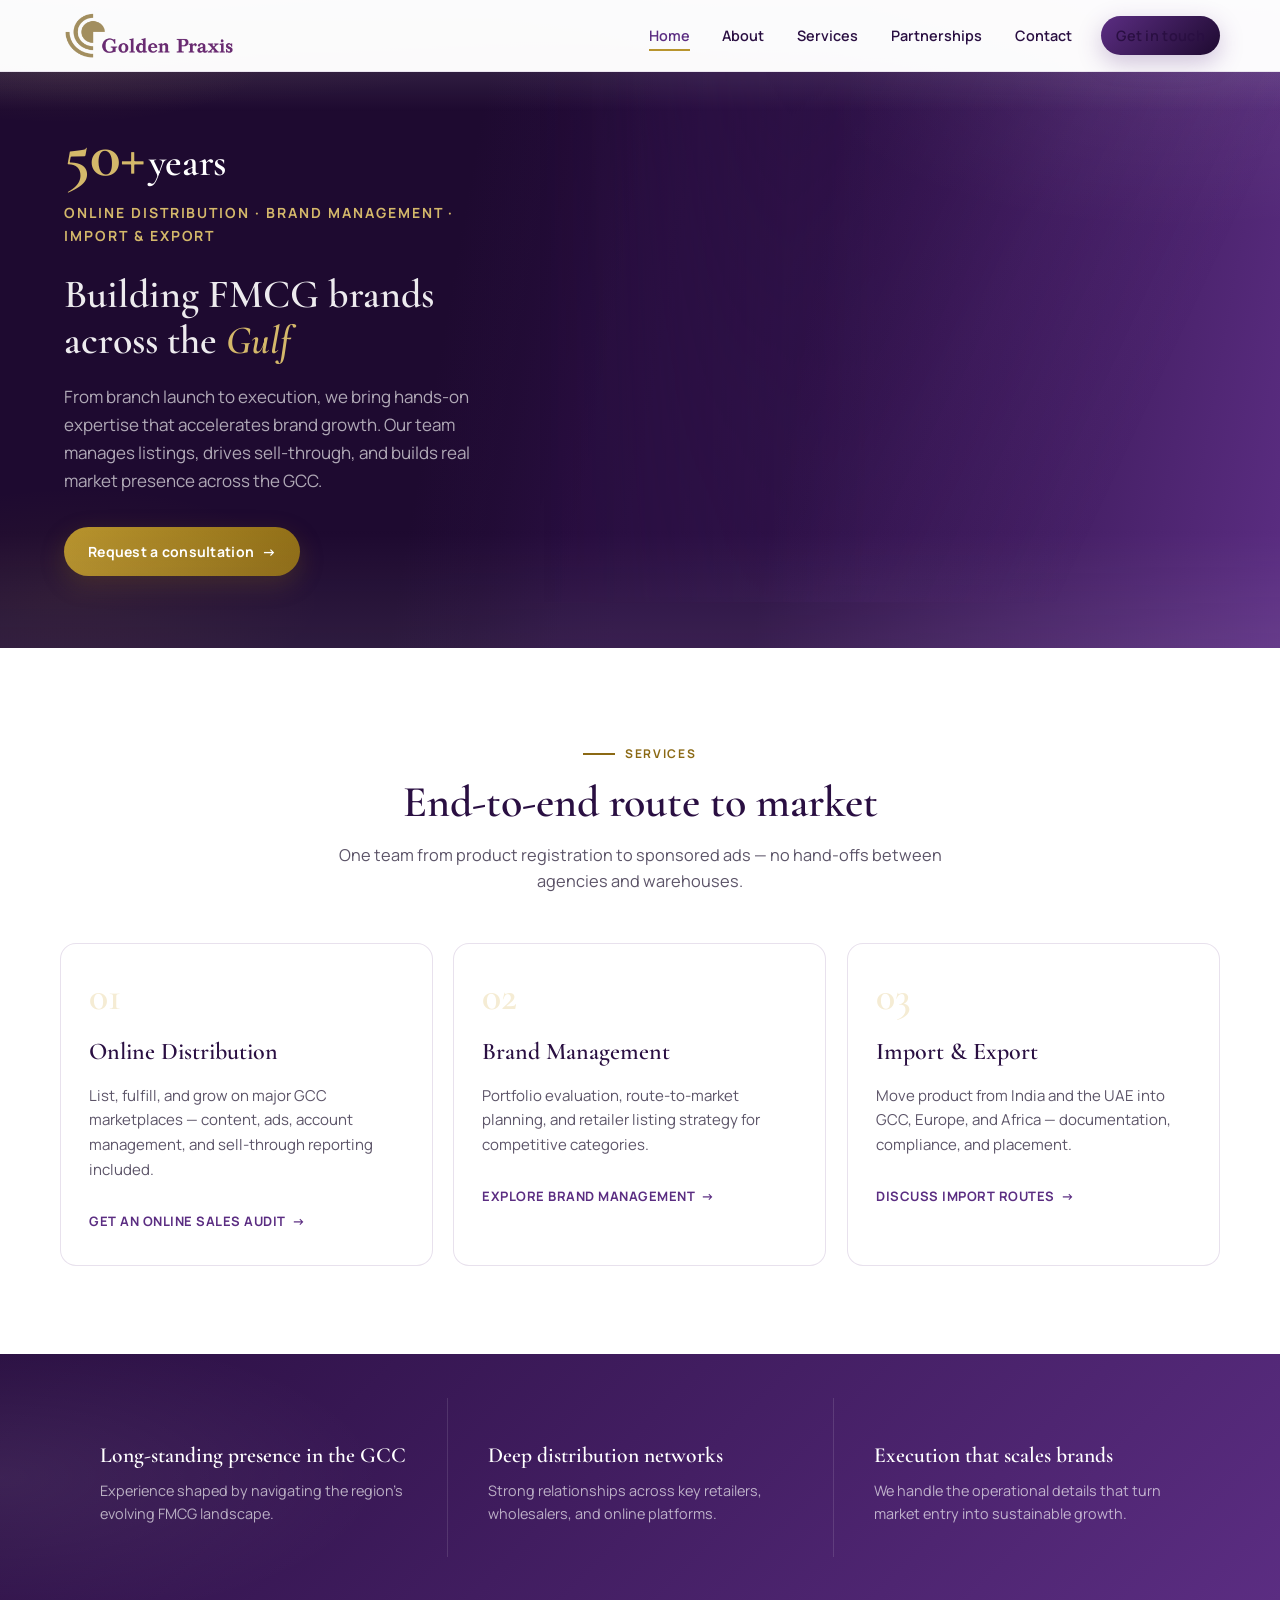
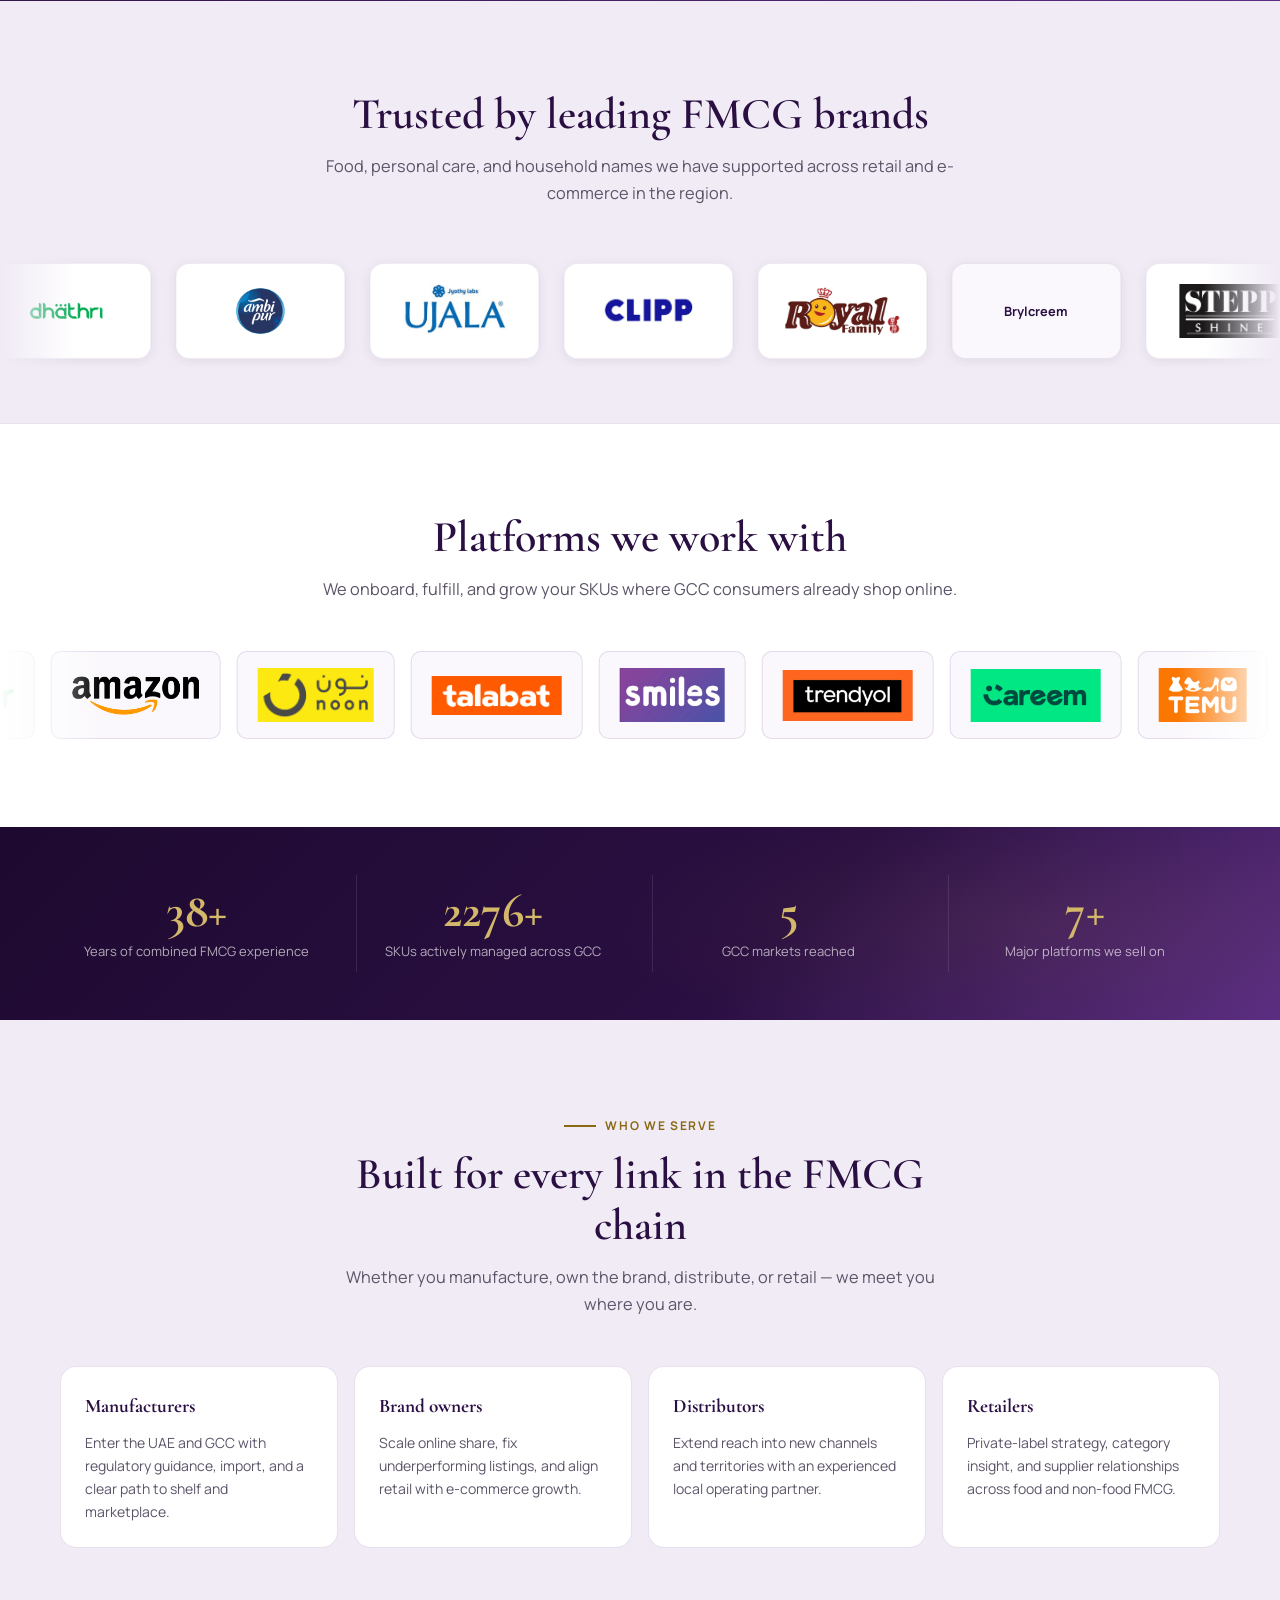
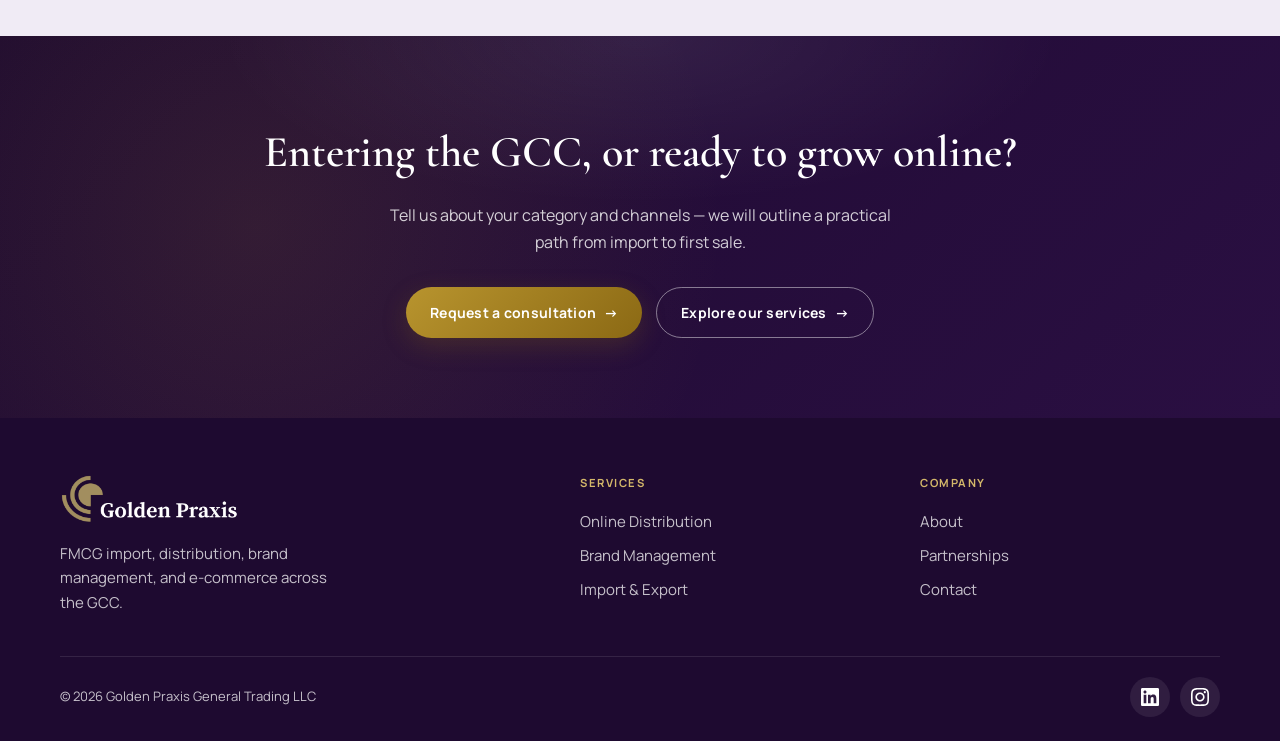
==== index.html @ ef200c8b "Initial commit" ====
<!DOCTYPE html>
<html lang="en">
<head>
  <meta charset="UTF-8">
  <meta name="viewport" content="width=device-width, initial-scale=1.0">
  <title>Golden Praxis | FMCG Distribution &amp; E-Commerce GCC</title>
  <meta name="description" content="Golden Praxis — 50+ years in GCC FMCG. Import, distribution, brand management, and e-commerce across Amazon.ae, Noon, and regional marketplaces from Dubai and India.">
  <link rel="stylesheet" href="css/styles.css">
</head>
<body>

  <!-- ── Page loader ── -->
  <div id="page-loader" aria-hidden="true">
    <div class="loader-inner">
      <img src="images/solo-logo.png" alt="">
      <div class="loader-ring"></div>
      <div class="loader-ring-outer"></div>
    </div>
  </div>
  <a class="skip-link" href="#main">Skip to content</a>

  <header class="site-header">
    <div class="container header-inner">
      <a class="logo" href="index.html">
        <img src="images/logo-original.png" onerror="this.src='images/logo.svg'" alt="Golden Praxis" height="44" style="width:auto">
      </a>
      <button class="nav-toggle" aria-label="Open menu" aria-expanded="false">
        <span></span><span></span><span></span>
      </button>
      <nav class="main-nav" aria-label="Main navigation">
        <ul>
          <li><a href="index.html" class="active">Home</a></li>
          <li><a href="about.html">About</a></li>
          <li class="nav-item has-dropdown">
            <a href="services.html">Services</a>
            <div class="dropdown">
              <a href="services.html#online-distribution">Online Distribution</a>
              <a href="services.html#brand-management">Brand Management</a>
              <a href="services.html#import-export">Import &amp; Export</a>
            </div>
          </li>
          <li><a href="partnerships.html">Partnerships</a></li>
          <li><a href="contact.html">Contact</a></li>
          <li class="header-cta"><a class="btn btn-primary btn-sm btn-arrow" href="contact.html">Get in touch</a></li>
        </ul>
      </nav>
    </div>
  </header>

  <main id="main">

    <!-- ── Hero ── -->
    <section class="hero">
      <div class="hero-bg" aria-hidden="true"></div>
      <div class="hero-media" aria-hidden="true">
        <video autoplay muted loop playsinline>
          <source src="images/trial-1.mp4" type="video/mp4">
        </video>
        <div class="hero-media-fade"></div>
      </div>
      <div class="hero-body">
        <div class="hero-content">
          <p class="hero-experience">
            <span class="hero-experience-num">50+</span>
            <span class="hero-experience-text"> years</span>
          </p>
          <p class="hero-experience-sub">Online Distribution · Brand Management · Import & Export</p>
          <h1>Building FMCG brands across the <em>Gulf</em></h1>
          <p class="hero-lead">From branch launch to execution, we bring hands‑on expertise that accelerates brand growth. Our team manages listings, drives sell‑through, and builds real market presence across the GCC.</p>
          <div class="hero-actions">
            <a class="btn btn-gold btn-arrow" href="contact.html">Request a consultation</a>
          </div>
        </div>
      </div>
    </section>

    <!-- ── Services ── -->
    <section class="section-surface">
      <div class="container">
        <div class="section-head centered reveal">
          <span class="eyebrow">Services</span>
          <h2>End-to-end route to market</h2>
          <p>One team from product registration to sponsored ads — no hand-offs between agencies and warehouses.</p>
        </div>
        <div class="services-grid">
          <article class="service-card reveal-up reveal-delay-1">
            <div class="service-num">01</div>
            <h3>Online Distribution</h3>
            <p>List, fulfill, and grow on major GCC marketplaces — content, ads, account management, and sell-through reporting included.</p>
            <a class="service-link" href="services.html#online-distribution">Get an online sales audit <span>→</span></a>
          </article>
          <article class="service-card reveal-up reveal-delay-2">
            <div class="service-num">02</div>
            <h3>Brand Management</h3>
            <p>Portfolio evaluation, route-to-market planning, and retailer listing strategy for competitive categories.</p>
            <a class="service-link" href="services.html#brand-management">Explore brand management <span>→</span></a>
          </article>
          <article class="service-card reveal-up reveal-delay-3">
            <div class="service-num">03</div>
            <h3>Import &amp; Export</h3>
            <p>Move product from India and the UAE into GCC, Europe, and Africa — documentation, compliance, and placement.</p>
            <a class="service-link" href="services.html#import-export">Discuss import routes <span>→</span></a>
          </article>
        </div>
      </div>
    </section>

    <!-- ── Experience strip ── -->
    <section class="experience-strip" aria-label="Why Golden Praxis">
      <div class="container experience-pillars">
        <div class="experience-pillar reveal-up reveal-delay-1">
          <i class="fa-regular fa-compass" aria-hidden="true"></i>
          <h3>Long-standing presence in the GCC</h3>
          <p>Experience shaped by navigating the region's evolving FMCG landscape.</p>
        </div>
        <div class="experience-pillar reveal-up reveal-delay-2">
          <i class="fa-regular fa-handshake" aria-hidden="true"></i>
          <h3>Deep distribution networks</h3>
          <p>Strong relationships across key retailers, wholesalers, and online platforms.</p>
        </div>
        <div class="experience-pillar reveal-up reveal-delay-3">
          <i class="fa-regular fa-chart-line" aria-hidden="true"></i>
          <h3>Execution that scales brands</h3>
          <p>We handle the operational details that turn market entry into sustainable growth.</p>
        </div>
      </div>
    </section>

    <!-- ── Brand logo marquee (light purple) ── -->
    <section class="brand-logo-strip section-muted" aria-label="Brands we work with">
      <div class="container">
        <div class="section-head centered reveal">
          <h2>Trusted by leading FMCG brands</h2>
          <p>Food, personal care, and household names we have supported across retail and e-commerce in the region.</p>
        </div>
      </div>
      <div class="marquee brand-logo-marquee" role="marquee" aria-label="Scrolling brand logos">
        <div class="marquee-track brand-logo-track" id="brand-logos" data-marquee="true"></div>
      </div>
    </section>

    <!-- ── Platform logos marquee ── -->
    <section class="section-surface" aria-label="Platforms we work with">
      <div class="container">
        <div class="section-head centered reveal">
          <h2>Platforms we work with</h2>
          <p>We onboard, fulfill, and grow your SKUs where GCC consumers already shop online.</p>
        </div>
      </div>
      <div class="marquee platform-logo-marquee" role="marquee" aria-label="Scrolling platform logos">
        <div class="marquee-track platform-logo-track" id="platform-logos" data-marquee="true" data-direction="reverse"></div>
      </div>
    </section>

    <!-- ── Stats band ── -->
    <section class="stats-band" aria-label="Key figures">
      <div class="container stats-grid">
        <div class="stat-item reveal-scale reveal-delay-1">
          <span class="stat-number" data-count="50" data-suffix="+">50+</span>
          <span class="stat-label">Years of combined FMCG experience</span>
        </div>
        <div class="stat-item reveal-scale reveal-delay-2">
          <span class="stat-number" data-count="3000" data-suffix="+">3k+</span>
          <span class="stat-label">SKUs actively managed across GCC</span>
        </div>
        <div class="stat-item reveal-scale reveal-delay-2">
          <span class="stat-number" data-count="6" data-suffix="">6+</span>
          <span class="stat-label">GCC markets reached</span>
        </div>
        <div class="stat-item reveal-scale reveal-delay-3">
          <span class="stat-number" data-count="9" data-suffix="+">9</span>
          <span class="stat-label">Major platforms we sell on</span>
        </div>
      </div>
    </section>

    <!-- ── Industries / Who we serve ── -->
    <section class="section-muted">
      <div class="container">
        <div class="section-head centered reveal">
          <span class="eyebrow">Who we serve</span>
          <h2>Built for every link in the FMCG chain</h2>
          <p>Whether you manufacture, own the brand, distribute, or retail — we meet you where you are.</p>
        </div>
        <div class="audience-grid">
          <article class="audience-card reveal-up reveal-delay-1">
            <h3>Manufacturers</h3>
            <p>Enter the UAE and GCC with regulatory guidance, import, and a clear path to shelf and marketplace.</p>
          </article>
          <article class="audience-card reveal-up reveal-delay-2">
            <h3>Brand owners</h3>
            <p>Scale online share, fix underperforming listings, and align retail with e-commerce growth.</p>
          </article>
          <article class="audience-card reveal-up reveal-delay-2">
            <h3>Distributors</h3>
            <p>Extend reach into new channels and territories with an experienced local operating partner.</p>
          </article>
          <article class="audience-card reveal-up reveal-delay-3">
            <h3>Retailers</h3>
            <p>Private-label strategy, category insight, and supplier relationships across food and non-food FMCG.</p>
          </article>
        </div>
      </div>
    </section>

    <!-- ── CTA ── -->
    <section class="cta-band">
      <div class="container">
        <h2 class="reveal-scale">Entering the GCC, or ready to grow online?</h2>
        <p class="reveal reveal-delay-1">Tell us about your category and channels — we will outline a practical path from import to first sale.</p>
        <div class="cta-actions reveal reveal-delay-2">
          <a class="btn btn-gold btn-arrow" href="contact.html">Request a consultation</a>
          <a class="btn btn-outline-light btn-arrow" href="services.html">Explore our services</a>
        </div>
      </div>
    </section>

  </main>

  <footer class="site-footer">
    <div class="container">
      <div class="footer-grid">
        <div class="footer-brand">
          <a class="logo" href="index.html"><img src="images/logo-original-2.png" alt="Golden Praxis" style="height:52px;width:auto"></a>
          <p>FMCG import, distribution, brand management, and e-commerce across the GCC.</p>
        </div>
        <div>
          <h4>Services</h4>
          <ul>
            <li><a href="services.html#online-distribution">Online Distribution</a></li>
            <li><a href="services.html#brand-management">Brand Management</a></li>
            <li><a href="services.html#import-export">Import &amp; Export</a></li>
          </ul>
        </div>
        <div>
          <h4>Company</h4>
          <ul>
            <li><a href="about.html">About</a></li>
            <li><a href="partnerships.html">Partnerships</a></li>
            <li><a href="contact.html">Contact</a></li>
          </ul>
        </div>
      </div>
      <div class="footer-bottom">
        <span>© 2026 Golden Praxis General Trading LLC</span>
        <div class="social-icons">
          <a href="https://www.linkedin.com/company/golden-praxis/" target="_blank" rel="noopener noreferrer" aria-label="LinkedIn">
            <svg viewBox="0 0 24 24" aria-hidden="true"><path d="M20.447 20.452h-3.554v-5.569c0-1.328-.027-3.037-1.852-3.037-1.853 0-2.136 1.445-2.136 2.939v5.667H9.351V9h3.414v1.561h.046c.477-.9 1.637-1.85 3.37-1.85 3.601 0 4.267 2.37 4.267 5.455v6.286zM5.337 7.433c-1.144 0-2.063-.926-2.063-2.065 0-1.138.92-2.063 2.063-2.063 1.14 0 2.064.925 2.064 2.063 0 1.139-.925 2.065-2.064 2.065zm1.782 13.019H3.555V9h3.564v11.452zM22.225 0H1.771C.792 0 0 .774 0 1.729v20.542C0 23.227.792 24 1.771 24h20.451C23.2 24 24 23.227 24 22.271V1.729C24 .774 23.2 0 22.222 0h.003z"/></svg>
          </a>
          <a href="https://www.instagram.com/goldenpraxisuae/" target="_blank" rel="noopener noreferrer" aria-label="Instagram">
            <svg viewBox="0 0 24 24" aria-hidden="true"><path d="M12 2.163c3.204 0 3.584.012 4.85.07 3.252.148 4.771 1.691 4.919 4.919.058 1.265.069 1.645.069 4.849 0 3.205-.012 3.584-.069 4.849-.149 3.225-1.664 4.771-4.919 4.919-1.266.058-1.644.07-4.85.07-3.204 0-3.584-.012-4.849-.07-3.26-.149-4.771-1.699-4.919-4.92-.058-1.265-.07-1.644-.07-4.849 0-3.204.013-3.583.07-4.849.149-3.227 1.664-4.771 4.919-4.919 1.266-.057 1.645-.069 4.849-.069zm0-2.163c-3.259 0-3.667.014-4.947.072-4.358.2-6.78 2.618-6.98 6.98-.059 1.281-.073 1.689-.073 4.948 0 3.259.014 3.668.072 4.948.2 4.358 2.618 6.78 6.98 6.98 1.281.058 1.689.072 4.948.072 3.259 0 3.668-.014 4.948-.072 4.354-.2 6.782-2.618 6.979-6.98.059-1.28.073-1.689.073-4.948 0-3.259-.014-3.667-.072-4.947-.196-4.354-2.617-6.78-6.979-6.98-1.281-.059-1.69-.073-4.949-.073zm0 5.838c-3.403 0-6.162 2.759-6.162 6.162s2.759 6.163 6.162 6.163 6.162-2.759 6.162-6.163c0-3.403-2.759-6.162-6.162-6.162zm0 10.162c-2.209 0-4-1.79-4-4 0-2.209 1.791-4 4-4s4 1.791 4 4c0 2.21-1.791 4-4 4zm6.406-11.845c-.796 0-1.441.645-1.441 1.44s.645 1.44 1.441 1.44c.795 0 1.439-.645 1.439-1.44s-.644-1.44-1.439-1.44z"/></svg>
          </a>
        </div>
      </div>
    </div>
  </footer>

  <a class="fab-top" href="#" aria-label="Back to top">↑</a>
  <script src="js/main.js"></script>
  <script src="js/partners.js"></script>
  <script src="js/scroll-fx.js"></script>
  <script>
    window.addEventListener("load", function () {
      document.getElementById("page-loader").classList.add("loaded");
    });
  </script>
</body>
</html>
---- css/styles.css ----
@import url("https://fonts.googleapis.com/css2?family=Cormorant+Garamond:ital,wght@0,500;0,600;0,700;1,500&family=Manrope:wght@400;500;600;700&display=swap");

/* ── Page loader ── */
#page-loader {
  position: fixed;
  inset: 0;
  z-index: 9999;
  background: var(--purple-deep, #1e0a30);
  display: flex;
  align-items: center;
  justify-content: center;
  transition: opacity 0.45s ease, visibility 0.45s ease;
}

#page-loader.loaded {
  opacity: 0;
  visibility: hidden;
  pointer-events: none;
}

.loader-inner {
  position: relative;
  width: 96px;
  height: 96px;
  display: flex;
  align-items: center;
  justify-content: center;
}

.loader-inner img {
  width: 52px;
  height: 52px;
  object-fit: contain;
}

.loader-ring {
  position: absolute;
  inset: 0;
  border-radius: 50%;
  border: 2.5px solid transparent;
  border-top-color: #d4b86a;
  border-right-color: rgba(212, 184, 106, 0.35);
  animation: loader-spin 0.9s linear infinite;
}

.loader-ring-outer {
  position: absolute;
  inset: -10px;
  border-radius: 50%;
  border: 1.5px solid transparent;
  border-top-color: rgba(212, 184, 106, 0.25);
  animation: loader-spin 1.6s linear infinite reverse;
}

@keyframes loader-spin {
  to { transform: rotate(360deg); }
}

@media (prefers-reduced-motion: reduce) {
  .loader-ring,
  .loader-ring-outer { animation: none; }
}

:root {
  --purple-deep: #1e0a30;
  --purple-dark: #2a0f42;
  --purple: #5b2d82;
  --purple-mid: #72499a;
  --purple-soft: #9b7bb8;
  --purple-muted: #ebe4f2;
  --gold-dark: #8b6914;
  --gold: #b8942e;
  --gold-light: #d4b86a;
  --gold-pale: #f5ecd4;
  --surface: #ffffff;
  --surface-muted: #f0ebf5;
  --surface-soft: #faf8fc;
  --ink: #1c1524;
  --ink-muted: #5c5468;
  --white: #ffffff;
  --on-dark: rgba(255, 255, 255, 0.92);
  --on-dark-muted: rgba(255, 255, 255, 0.65);
  --border: rgba(91, 45, 130, 0.14);
  --border-dark: rgba(255, 255, 255, 0.1);
  --shadow: 0 24px 60px rgba(0, 0, 0, 0.28);
  --shadow-soft: 0 8px 30px rgba(0, 0, 0, 0.12);
  --radius: 16px;
  --radius-sm: 10px;
  --max: 1160px;
  --font-body: "Manrope", system-ui, sans-serif;
  --font-display: "Cormorant Garamond", Georgia, serif;
  --ease: cubic-bezier(0.22, 1, 0.36, 1);
  --header-h: 72px;
}

*,
*::before,
*::after {
  box-sizing: border-box;
}

html {
  scroll-behavior: smooth;
  overflow-x: hidden;
}

body {
  margin: 0;
  font-family: var(--font-body);
  color: var(--on-dark);
  line-height: 1.65;
  background: var(--purple-deep);
  -webkit-font-smoothing: antialiased;
  overflow-x: hidden;
}

img {
  max-width: 100%;
  display: block;
}

a {
  color: inherit;
  text-decoration: none;
}

.container {
  width: min(100% - 2.5rem, var(--max));
  margin-inline: auto;
}

.skip-link {
  position: absolute;
  left: -9999px;
  top: 0;
  background: var(--purple);
  color: var(--white);
  padding: 0.75rem 1rem;
  z-index: 9999;
}

.skip-link:focus {
  left: 1rem;
  top: 1rem;
}

/* ── Header — solid white at top, frosted glass once scrolled ── */
.site-header {
  position: fixed;
  top: 0;
  left: 0;
  right: 0;
  z-index: 200;
  height: var(--header-h);
  background: rgba(255, 255, 255, 0.98);
  border-bottom: 1px solid rgba(91, 45, 130, 0.1);
  transition: background 0.4s var(--ease), box-shadow 0.4s var(--ease),
              backdrop-filter 0.4s var(--ease), border-color 0.4s;
}

.site-header.scrolled {
  background: rgba(255, 255, 255, 0.62);
  backdrop-filter: blur(22px);
  -webkit-backdrop-filter: blur(22px);
  box-shadow: 0 4px 28px rgba(30, 10, 48, 0.07);
  border-bottom-color: rgba(91, 45, 130, 0.13);
}

.header-inner {
  height: 100%;
  display: flex;
  align-items: center;
  justify-content: space-between;
  gap: 1rem;
}

.logo img {
  height: 100px;
  width: auto;
  display: block;
  object-fit: contain;
}

.nav-toggle {
  display: none;
  background: none;
  border: none;
  cursor: pointer;
  padding: 0.5rem;
  color: var(--purple-dark);
}

.nav-toggle span {
  display: block;
  width: 22px;
  height: 2px;
  background: currentColor;
  margin: 5px 0;
  transition: transform 0.3s var(--ease), opacity 0.3s;
}

.main-nav ul {
  list-style: none;
  margin: 0;
  padding: 0;
  display: flex;
  align-items: center;
  gap: 0.15rem;
}

.main-nav a {
  display: block;
  padding: 0.5rem 0.95rem;
  font-size: 0.9rem;
  font-weight: 600;
  color: var(--purple-dark);
  position: relative;
  transition: color 0.25s;
}

.main-nav a::after {
  content: "";
  position: absolute;
  left: 0.95rem;
  right: 0.95rem;
  bottom: 0.25rem;
  height: 2px;
  background: var(--gold);
  transform: scaleX(0);
  transform-origin: left;
  transition: transform 0.35s var(--ease);
}

.main-nav a:hover,
.main-nav a.active {
  color: var(--purple);
}

.main-nav a:hover::after,
.main-nav a.active::after {
  transform: scaleX(1);
}

.nav-item {
  position: relative;
}

.nav-item.has-dropdown > a::after {
  display: none;
}

.dropdown {
  position: absolute;
  top: calc(100% + 8px);
  left: 0;
  min-width: 220px;
  background: var(--purple-dark);
  border: 1px solid var(--border-dark);
  border-radius: var(--radius-sm);
  box-shadow: var(--shadow);
  padding: 0.5rem;
  opacity: 0;
  visibility: hidden;
  transform: translateY(8px);
  transition: opacity 0.3s var(--ease), transform 0.3s var(--ease), visibility 0.3s;
}

.nav-item:hover .dropdown,
.nav-item:focus-within .dropdown {
  opacity: 1;
  visibility: visible;
  transform: translateY(0);
}

.dropdown a {
  border-radius: 8px;
  padding: 0.65rem 0.85rem;
  color: var(--on-dark-muted);
}

.dropdown a:hover {
  color: var(--white);
  background: rgba(255, 255, 255, 0.06);
}

.dropdown a::after {
  display: none;
}

.header-cta {
  margin-left: 0.75rem;
}

/* ── Buttons ── */
.btn {
  display: inline-flex;
  align-items: center;
  justify-content: center;
  gap: 0.5rem;
  padding: 0.8rem 1.5rem;
  border-radius: 999px;
  font-family: var(--font-body);
  font-weight: 700;
  font-size: 0.875rem;
  letter-spacing: 0.02em;
  border: none;
  cursor: pointer;
  transition: transform 0.3s var(--ease), box-shadow 0.3s, background 0.3s;
}

.btn:hover {
  transform: translateY(-2px);
}

.btn-primary {
  background: linear-gradient(135deg, var(--purple) 0%, var(--purple-deep) 100%);
  color: var(--white);
  box-shadow: 0 8px 24px rgba(91, 45, 130, 0.28);
}

.btn-primary:hover {
  box-shadow: 0 12px 32px rgba(91, 45, 130, 0.35);
  color: var(--white);
}

.btn-outline {
  background: transparent;
  color: var(--white);
  border: 1.5px solid rgba(255, 255, 255, 0.35);
}

.btn-outline:hover {
  border-color: var(--gold-light);
  color: var(--gold-light);
  background: rgba(255, 255, 255, 0.06);
}

.btn-gold {
  background: linear-gradient(135deg, var(--gold) 0%, var(--gold-dark) 100%);
  color: var(--white);
  box-shadow: 0 8px 24px rgba(139, 105, 20, 0.25);
}

.btn-gold:hover {
  color: var(--white);
}

.btn-outline-light {
  background: transparent;
  color: var(--white);
  border: 1.5px solid rgba(255, 255, 255, 0.45);
}

.btn-outline-light:hover {
  background: rgba(255, 255, 255, 0.1);
  border-color: var(--gold-light);
  color: var(--gold-light);
}

.btn-sm {
  padding: 0.55rem 1.15rem;
  font-size: 0.8125rem;
}

.btn-arrow::after {
  content: "→";
  transition: transform 0.3s var(--ease);
}

.btn:hover.btn-arrow::after {
  transform: translateX(4px);
}

/* ── Hero ── */
.hero {
  position: relative;
  overflow: hidden;
  display: flex;
  align-items: center;
  min-height: auto;
  padding: calc(var(--header-h) + 3rem) 0 4.5rem;
}

.hero-bg {
  position: absolute;
  inset: 0;
  background:
    radial-gradient(ellipse 55% 45% at 92% 12%, rgba(255, 255, 255, 0.06), transparent 52%),
    radial-gradient(ellipse 40% 35% at 6% 92%, rgba(184, 148, 46, 0.07), transparent 48%),
    linear-gradient(
      100deg,
      var(--purple-deep) 0%,
      var(--purple-deep) 36%,
      var(--purple-dark) 48%,
      var(--purple-dark) 62%,
      var(--purple) 100%
    );
  z-index: 0;
}

.hero-bg::after {
  content: "";
  position: absolute;
  inset: 0;
  background: linear-gradient(
    100deg,
    transparent 0%,
    transparent 32%,
    rgba(30, 10, 48, 0.35) 42%,
    rgba(42, 15, 66, 0.12) 52%,
    transparent 62%
  );
  pointer-events: none;
}

/* ── Soft white blend at hero top (matches white header) ── */
.hero::before {
  content: "";
  position: absolute;
  top: 0;
  left: 0;
  right: 0;
  height: calc(var(--header-h) + 40px);
  background: linear-gradient(
    to bottom,
    rgba(255, 255, 255, 0.22) 0%,
    transparent 100%
  );
  z-index: 4;
  pointer-events: none;
}

.hero-media {
  position: absolute;
  top: 50%;
  right: 0;
  transform: translateY(-50%);
  width: min(58vw, 820px);
  /* 4:3 ratio — change to 16/9 if you switch to widescreen footage */
  aspect-ratio: 4 / 3;
  z-index: 1;
  overflow: hidden;
  border-radius: 0;
  -webkit-mask-image: linear-gradient(
    to right,
    transparent 0%,
    rgba(0, 0, 0, 0.08) 10%,
    rgba(0, 0, 0, 0.45) 22%,
    rgba(0, 0, 0, 0.82) 34%,
    black 46%
  );
  mask-image: linear-gradient(
    to right,
    transparent 0%,
    rgba(0, 0, 0, 0.08) 10%,
    rgba(0, 0, 0, 0.45) 22%,
    rgba(0, 0, 0, 0.82) 34%,
    black 46%
  );
}

.hero-media img,
.hero-media video {
  width: 100%;
  height: 100%;
  object-fit: cover;
  object-position: center center;
  display: block;
}

.hero-media-fade {
  position: absolute;
  inset: 0;
  background:
    linear-gradient(
      115deg,
      var(--purple-deep) 0%,
      rgba(42, 15, 66, 0.55) 18%,
      rgba(58, 24, 88, 0.28) 38%,
      rgba(91, 45, 130, 0.1) 58%,
      transparent 78%
    );
  pointer-events: none;
}

.hero-body {
  position: relative;
  z-index: 2;
  min-height: auto;
  display: flex;
  align-items: center;
  max-width: min(50%, 580px);
  padding: 0 clamp(1.25rem, 5vw, 4.5rem);
}

.hero-content .hero-experience { animation-delay: 0.08s; }
.hero-content .hero-experience-sub { animation-delay: 0.18s; }
.hero-content h1 { animation-delay: 0.28s; }
.hero-content .hero-lead { animation-delay: 0.38s; }
.hero-content .hero-actions { animation-delay: 0.48s; }

.hero-experience {
  font-family: var(--font-display);
  font-weight: 600;
  line-height: 1.1;
  color: var(--white);
  margin: 0 0 0.65rem;
  letter-spacing: -0.02em;
}

.hero-experience-num {
  font-size: clamp(2.5rem, 5.5vw, 4rem);
  color: var(--gold-light);
  font-weight: 700;
}

.hero-experience-text {
  font-size: clamp(1.65rem, 3.5vw, 2.5rem);
  font-weight: 600;
  color: var(--white);
}

.hero-experience-sub {
  font-size: clamp(0.75rem, 1.5vw, 0.875rem);
  font-weight: 700;
  letter-spacing: 0.14em;
  text-transform: uppercase;
  color: var(--gold-light);
  margin: 0 0 1.5rem;
  opacity: 0.9;
}

.hero-content > * {
  opacity: 0;
  transform: translateY(24px);
  animation: rise 0.9s var(--ease) forwards;
}

@keyframes rise {
  to {
    opacity: 1;
    transform: translateY(0);
  }
}

.eyebrow {
  display: inline-flex;
  align-items: center;
  gap: 0.6rem;
  font-size: 0.75rem;
  font-weight: 700;
  letter-spacing: 0.14em;
  text-transform: uppercase;
  color: var(--gold-light);
  margin-bottom: 1.25rem;
}

.eyebrow::before {
  content: "";
  width: 32px;
  height: 2px;
  background: var(--gold);
}

.hero h1 {
  font-family: var(--font-display);
  font-size: clamp(1.75rem, 3.5vw, 2.5rem);
  font-weight: 600;
  line-height: 1.15;
  margin: 0 0 1.25rem;
  color: rgba(255, 255, 255, 0.92);
}

.hero h1 em {
  font-style: italic;
  color: var(--gold-light);
}

.hero-lead {
  font-size: 1.0625rem;
  color: var(--on-dark-muted);
  max-width: 32rem;
  margin-bottom: 2rem;
}

.hero-actions {
  display: flex;
  flex-wrap: wrap;
  gap: 0.85rem;
  margin-bottom: 0;
}

.hero-tags {
  display: flex;
  flex-wrap: wrap;
  gap: 0.5rem;
}

.tag {
  font-size: 0.75rem;
  font-weight: 600;
  padding: 0.4rem 0.85rem;
  border-radius: 999px;
  background: rgba(255, 255, 255, 0.08);
  border: 1px solid var(--border-dark);
  color: var(--on-dark);
}

/* ── Sections ── */
section {
  padding: 5.5rem 0;
}

.section-head {
  max-width: 640px;
  margin-bottom: 3rem;
}

.section-head.centered {
  margin-inline: auto;
  text-align: center;
}

.section-head .eyebrow {
  margin-bottom: 0.85rem;
}

.section-head h2 {
  font-family: var(--font-display);
  font-size: clamp(2rem, 3.5vw, 2.75rem);
  font-weight: 600;
  line-height: 1.15;
  margin: 0 0 0.85rem;
  color: var(--purple-dark);
}

.section-head p {
  margin: 0;
  color: var(--ink-muted);
  font-size: 1.02rem;
}

/* ── Section surfaces ── */
.section-surface {
  background: var(--surface);
  color: var(--ink);
  position: relative;
  z-index: 2;
}

.section-surface .section-head h2,
.section-surface .prose h2,
.section-surface h2,
.section-surface h3 {
  color: var(--purple-dark);
}

.section-surface .eyebrow {
  color: var(--gold-dark);
}

.section-surface .eyebrow::before {
  background: var(--gold-dark);
}

.section-muted {
  background: var(--surface-muted);
  color: var(--ink);
  position: relative;
  z-index: 2;
}

.section-muted .section-head h2,
.section-muted .prose h2 {
  color: var(--purple-dark);
}

.section-muted .eyebrow {
  color: var(--gold-dark);
}

.section-muted .eyebrow::before {
  background: var(--gold-dark);
}

.section-dark {
  background: var(--purple-dark);
  color: var(--on-dark);
  position: relative;
  z-index: 2;
}

.section-dark .section-head h2,
.section-dark h2,
.section-dark h3 {
  color: var(--white);
}

.section-dark .section-head p,
.section-dark p {
  color: var(--on-dark-muted);
}

.section-dark .eyebrow {
  color: var(--gold-light);
}

.page-hero + .section-surface,
.page-hero + .section-muted {
  margin-top: 0;
  padding-top: 5rem;
  border-radius: 0;
  box-shadow: none;
}

.hero + .partners-section {
  margin-top: 0;
  border-radius: 0;
  box-shadow: none;
}

.bg-white {
  background: var(--surface);
  color: var(--ink);
}

.bg-purple {
  background: var(--purple-deep);
  color: var(--white);
}

.bg-purple .section-head h2,
.bg-purple h3 {
  color: var(--white);
}

.bg-purple .section-head p {
  color: rgba(255, 255, 255, 0.75);
}

/* ── Reveal animations ── */
.reveal {
  opacity: 0;
  transform: translateY(28px);
  transition: opacity 0.75s var(--ease), transform 0.75s var(--ease);
}

.reveal.visible {
  opacity: 1;
  transform: translateY(0);
}

.reveal-delay-1 { transition-delay: 0.08s; }
.reveal-delay-2 { transition-delay: 0.16s; }
.reveal-delay-3 { transition-delay: 0.24s; }

/* ── Service cards ── */
.services-grid {
  display: grid;
  grid-template-columns: repeat(3, 1fr);
  gap: 1.25rem;
}

.service-card {
  background: var(--surface);
  border-radius: var(--radius);
  padding: 2rem 1.75rem;
  border: 1px solid var(--border);
  position: relative;
  overflow: hidden;
  transition: transform 0.4s var(--ease), box-shadow 0.4s, border-color 0.4s;
}

.service-card::before {
  content: "";
  position: absolute;
  top: 0;
  left: 0;
  right: 0;
  height: 3px;
  background: linear-gradient(90deg, var(--gold), var(--purple));
  transform: scaleX(0);
  transform-origin: left;
  transition: transform 0.45s var(--ease);
}

.service-card:hover {
  transform: translateY(-6px);
  box-shadow: var(--shadow);
  border-color: rgba(184, 148, 46, 0.35);
}

.service-card:hover::before {
  transform: scaleX(1);
}

.service-num {
  font-family: var(--font-display);
  font-size: 2.5rem;
  font-weight: 600;
  color: var(--gold-pale);
  line-height: 1;
  margin-bottom: 1rem;
  transition: color 0.4s;
}

.service-card:hover .service-num {
  color: var(--gold-light);
}

.service-card h3 {
  font-family: var(--font-display);
  font-size: 1.5rem;
  font-weight: 600;
  margin: 0 0 0.75rem;
  color: var(--purple-dark);
}

.service-card p {
  margin: 0 0 1.5rem;
  color: var(--ink-muted);
  font-size: 0.9375rem;
}

.service-link {
  font-weight: 700;
  font-size: 0.8125rem;
  letter-spacing: 0.04em;
  text-transform: uppercase;
  color: var(--purple);
  display: inline-flex;
  align-items: center;
  gap: 0.35rem;
}

.service-link span {
  transition: transform 0.3s var(--ease);
}

.service-card:hover .service-link span {
  transform: translateX(5px);
}

/* ── Brand marquee ── */
.brands-section {
  padding: 3.5rem 0;
  border-block: 1px solid var(--border);
  background: var(--surface);
  overflow: hidden;
}

.brands-label {
  text-align: center;
  font-size: 0.7rem;
  font-weight: 700;
  letter-spacing: 0.16em;
  text-transform: uppercase;
  color: var(--gold-dark);
  margin-bottom: 1.75rem;
}

.marquee {
  overflow: hidden;
  width: 100%;
  mask-image: linear-gradient(90deg, transparent, black 8%, black 92%, transparent);
  -webkit-mask-image: linear-gradient(90deg, transparent, black 8%, black 92%, transparent);
}

.marquee-track {
  display: flex;
  gap: 1rem;
  width: max-content;
  animation: marquee 40s linear infinite;
}

.marquee-track:hover {
  animation-play-state: paused;
}

@keyframes marquee {
  from { transform: translateX(0); }
  to { transform: translateX(-50%); }
}

.brand-pill {
  flex-shrink: 0;
  padding: 0.75rem 1.5rem;
  border-radius: 999px;
  border: 1px solid var(--border);
  font-weight: 600;
  font-size: 0.875rem;
  color: var(--purple-dark);
  background: var(--surface-soft);
  white-space: nowrap;
  transition: border-color 0.3s, background 0.3s;
}

.brand-pill:hover {
  border-color: var(--gold);
  background: var(--gold-pale);
}

/* ── Brand logo marquee strip ── */
.brand-logo-strip {
  padding-bottom: 3.5rem;
}


.brand-logo-marquee {
  overflow: hidden;
  width: 100%;
  margin-top: 2rem;
  padding-block: 0.5rem;
  /* wider fade edges for image tiles */
  mask-image: linear-gradient(90deg, transparent, black 6%, black 94%, transparent);
  -webkit-mask-image: linear-gradient(90deg, transparent, black 6%, black 94%, transparent);
}

.brand-logo-track {
  display: flex;
  gap: 1.5rem;
  width: max-content;
  animation: marquee 35s linear infinite;
}

/* Image tiles inside the scrolling brand row */
.brand-logo-track .logo-tile {
  width: 170px;
  height: 96px;
  flex-shrink: 0;
  background: #ffffff;
  border: 1px solid rgba(91, 45, 130, 0.1);
  border-radius: 14px;
  box-shadow: 0 2px 12px rgba(30, 10, 48, 0.07);
  transition: box-shadow 0.3s, border-color 0.3s, transform 0.3s;
  /* no reveal animation inside the marquee */
  opacity: 1 !important;
  transform: none !important;
}

.brand-logo-track .logo-tile:hover {
  border-color: var(--gold);
  box-shadow: 0 6px 20px rgba(184, 148, 46, 0.18);
  transform: translateY(-3px) !important;
}

.brand-logo-track .logo-tile img {
  max-height: 54px;
  max-width: 130px;
  width: auto;
  height: auto;
  object-fit: contain;
}

/* Fallback text tile in marquee */
.brand-logo-track .logo-tile--fallback {
  background: var(--surface-soft);
}

/* "and many more…" tile */
.brand-logo-track .logo-tile--more {
  background: transparent;
  border: none;
  box-shadow: none;
  min-width: 160px;
}

.logo-tile-more-label {
  font-size: 0.85rem;
  font-weight: 600;
  font-style: italic;
  color: var(--purple);
  opacity: 0.75;
  white-space: nowrap;
}

.brand-logo-track .logo-tile-label {
  font-size: 0.8rem;
  font-weight: 700;
  color: var(--purple-dark);
  text-align: center;
  padding: 0 0.5rem;
  line-height: 1.3;
}

/* ── Partner logo grids (brands & platforms) ── */
.partners-section {
  padding: 4rem 0 4.5rem;
  background: var(--surface);
}

.partners-block + .partners-block {
  margin-top: 3rem;
  padding-top: 3rem;
  border-top: 1px solid var(--border);
}

.partners-block .section-head {
  margin-bottom: 2rem;
}

.logo-grid {
  display: flex;
  flex-wrap: wrap;
  justify-content: center;
  gap: 1rem;
}

.logo-grid .logo-tile {
  flex: 0 0 150px;
}

.logo-tile {
  display: flex;
  align-items: center;
  justify-content: center;
  min-height: 72px;
  padding: 1rem 1.25rem;
  background: var(--surface-soft);
  border: 1px solid var(--border);
  border-radius: var(--radius-sm);
  transition: border-color 0.3s, transform 0.35s var(--ease), box-shadow 0.35s;
}

.logo-tile:hover {
  border-color: rgba(184, 148, 46, 0.45);
  transform: translateY(-3px);
  box-shadow: var(--shadow-soft);
}

.logo-tile img {
  max-height: 54px;
  max-width: 130px;
  width: auto;
  height: auto;
  object-fit: contain;
}

/* Centre platform / brand logo grids */
.logo-grid {
  justify-content: center;
}

.logo-tile--fallback {
  background: var(--surface-muted);
}

.logo-tile-label {
  font-size: 0.75rem;
  font-weight: 700;
  text-align: center;
  color: var(--purple-dark);
  line-height: 1.3;
}

.logo-grid-note {
  grid-column: 1 / -1;
  text-align: center;
  color: var(--ink-muted);
  font-size: 0.875rem;
}

.logo-grid-note code {
  font-size: 0.8125rem;
  color: var(--purple);
}

/* ── Experience strip ── */
.experience-strip {
  background: linear-gradient(135deg, var(--purple-dark) 0%, var(--purple) 100%);
  padding: 2.75rem 0;
  position: relative;
  overflow: hidden;
}

.experience-strip::before {
  content: "";
  position: absolute;
  inset: 0;
  background: radial-gradient(ellipse 50% 100% at 0% 50%, rgba(255, 255, 255, 0.07), transparent 60%);
  pointer-events: none;
}

.experience-pillars {
  position: relative;
  z-index: 1;
  display: grid;
  grid-template-columns: repeat(3, 1fr);
  gap: 0;
}

.experience-pillar {
  padding: 2rem 2.5rem;
  border-left: 1px solid rgba(255, 255, 255, 0.12);
  display: flex;
  flex-direction: column;
  gap: 0.65rem;
}

.experience-pillar:first-child {
  border-left: none;
}

.experience-pillar i {
  font-size: 1.5rem;
  color: var(--gold-light);
}

.experience-pillar h3 {
  font-family: var(--font-display);
  font-size: clamp(1.1rem, 2vw, 1.35rem);
  font-weight: 600;
  color: var(--white);
  margin: 0;
  line-height: 1.3;
}

.experience-pillar p {
  margin: 0;
  color: var(--on-dark-muted);
  font-size: 0.9rem;
  line-height: 1.6;
}

/* ── Who we serve ── */
.audience-grid {
  display: grid;
  grid-template-columns: repeat(4, 1fr);
  gap: 1rem;
}

.audience-card {
  padding: 1.5rem;
  background: var(--surface);
  border: 1px solid var(--border);
  border-radius: var(--radius);
  transition: border-color 0.3s, transform 0.3s var(--ease);
}

.audience-card:hover {
  border-color: var(--gold);
  transform: translateY(-3px);
}

.audience-card h3 {
  font-family: var(--font-display);
  font-size: 1.2rem;
  margin: 0 0 0.5rem;
  color: var(--purple-dark);
}

.audience-card p {
  margin: 0;
  font-size: 0.875rem;
  color: var(--ink-muted);
}

/* ── Split feature ── */
.split {
  display: grid;
  grid-template-columns: 1fr 1fr;
  gap: 4rem;
  align-items: center;
}

.feature-visual {
  position: relative;
}

.feature-visual img {
  border-radius: var(--radius);
  box-shadow: var(--shadow);
  width: 100%;
  aspect-ratio: 5/4;
  object-fit: cover;
}

.feature-visual::after {
  content: "";
  position: absolute;
  inset: 12px -12px -12px 12px;
  border: 1px solid var(--gold);
  border-radius: var(--radius);
  z-index: -1;
  opacity: 0.45;
}

.feature-list {
  list-style: none;
  padding: 0;
  margin: 1.75rem 0 0;
}

.feature-list li {
  padding: 0.65rem 0 0.65rem 1.75rem;
  position: relative;
  color: var(--ink-muted);
  border-bottom: 1px solid var(--border);
}

.feature-list li:last-child {
  border-bottom: none;
}

.feature-list li::before {
  content: "";
  position: absolute;
  left: 0;
  top: 1.1rem;
  width: 8px;
  height: 8px;
  border-radius: 50%;
  background: var(--gold);
}

/* ── CTA band ── */
.cta-band {
  text-align: center;
  padding: 5rem 0;
  position: relative;
  overflow: hidden;
}

.cta-band::before {
  content: "";
  position: absolute;
  inset: 0;
  background:
    radial-gradient(ellipse 60% 80% at 50% 0%, rgba(255, 255, 255, 0.08), transparent 55%),
    radial-gradient(circle at 20% 50%, rgba(184, 148, 46, 0.12), transparent 45%),
    linear-gradient(135deg, var(--purple-deep), var(--purple-dark));
  z-index: 0;
}

.cta-band .container {
  position: relative;
  z-index: 1;
}

.cta-band h2 {
  font-family: var(--font-display);
  font-size: clamp(2rem, 4vw, 2.75rem);
  font-weight: 600;
  color: var(--white);
  margin: 0 0 0.85rem;
}

.cta-band p {
  color: rgba(255, 255, 255, 0.8);
  max-width: 520px;
  margin: 0 auto 2rem;
}

.cta-actions {
  display: flex;
  flex-wrap: wrap;
  gap: 0.85rem;
  justify-content: center;
}

/* ── Page hero (inner pages) ── */
.page-hero {
  position: relative;
  min-height: auto;
  padding: calc(var(--header-h) + 2.5rem) 0 2.75rem;
  background: var(--purple-deep);
  overflow: hidden;
  border-bottom: 1px solid rgba(255, 255, 255, 0.06);
}

.page-hero-bg {
  position: absolute;
  inset: 0;
  background:
    radial-gradient(ellipse 55% 70% at 0% 30%, rgba(255, 255, 255, 0.08), transparent 55%),
    radial-gradient(ellipse 45% 55% at 100% 70%, rgba(184, 148, 46, 0.1), transparent 50%),
    linear-gradient(135deg, var(--purple-deep) 0%, var(--purple-dark) 55%, var(--purple) 100%);
  z-index: 0;
}

.page-hero-grid {
  position: relative;
  z-index: 2;
  display: grid;
  grid-template-columns: minmax(0, 1fr) minmax(260px, min(46vw, 520px));
  gap: 1.5rem 2.5rem;
  align-items: center;
  width: 100%;
  max-width: none;
  margin: 0;
}

.page-hero-inner {
  position: relative;
  z-index: 2;
  display: flex;
  flex-direction: column;
  align-items: flex-start;
  text-align: left;
  max-width: 36rem;
  padding-left: clamp(1.25rem, 5vw, 4.5rem);
  padding-right: clamp(1rem, 2vw, 1.5rem);
}

.page-hero-visual {
  position: relative;
  top: auto;
  right: auto;
  bottom: auto;
  width: auto;
  height: clamp(200px, 26vw, 280px);
  display: flex;
  align-items: center;
  justify-content: flex-end;
  padding-right: clamp(1.25rem, 5vw, 4.5rem);
  pointer-events: none;
}

.page-hero-canvas {
  display: block;
  width: 100%;
  height: 100%;
  max-width: none;
  border: none;
  border-radius: 0;
  background: transparent;
  box-shadow: none;
}

.page-hero-inner > * {
  opacity: 0;
  transform: translateY(22px);
  animation: pageHeroIn 0.85s var(--ease) forwards;
}

.page-hero-label {
  display: block;
  width: 100%;
  font-size: 0.7rem;
  font-weight: 700;
  letter-spacing: 0.2em;
  text-transform: uppercase;
  color: var(--gold-light);
  margin-bottom: 1rem;
  padding-bottom: 0.85rem;
  position: relative;
  animation-delay: 0.05s;
}

.page-hero-label::after {
  content: "";
  position: absolute;
  left: 0;
  bottom: 0;
  height: 2px;
  width: 0;
  background: linear-gradient(90deg, var(--gold), var(--gold-light));
  animation: pageHeroLine 0.7s var(--ease) 0.35s forwards;
}

.page-hero h1 {
  display: block;
  width: 100%;
  font-family: var(--font-display);
  font-size: clamp(2.35rem, 4.8vw, 3.5rem);
  font-weight: 600;
  line-height: 1.1;
  margin: 0 0 1rem;
  color: var(--white);
  animation-delay: 0.18s;
}

.page-hero p {
  display: block;
  width: 100%;
  margin: 0;
  max-width: 34rem;
  color: var(--on-dark-muted);
  font-size: 1.0625rem;
  line-height: 1.65;
  animation-delay: 0.32s;
}

.page-hero p strong {
  color: var(--gold-light);
  font-weight: 600;
}

@keyframes pageHeroIn {
  to {
    opacity: 1;
    transform: translateY(0);
  }
}

@keyframes pageHeroLine {
  to {
    width: 48px;
  }
}

.page-hero::after {
  display: none;
}

.breadcrumb {
  font-size: 0.8125rem;
  font-weight: 600;
  color: var(--gold-light);
  margin-bottom: 1rem;
  letter-spacing: 0.04em;
}

.breadcrumb a {
  color: var(--on-dark-muted);
}

.breadcrumb a:hover {
  color: var(--white);
}

/* ── Prose ── */
.prose h2 {
  font-family: var(--font-display);
  font-size: 1.85rem;
  font-weight: 600;
  color: var(--purple-dark);
  margin: 2rem 0 0.75rem;
}

.prose h2:first-child {
  margin-top: 0;
}

.prose p {
  color: var(--ink-muted);
}

.prose blockquote {
  margin: 0 0 2rem;
  padding: 1.5rem 0 1.5rem 1.5rem;
  border-left: 3px solid var(--gold);
  font-family: var(--font-display);
  font-size: 1.35rem;
  font-style: italic;
  color: var(--purple-dark);
  line-height: 1.45;
}

.section-surface .btn-outline,
.section-muted .btn-outline {
  color: var(--purple);
  border-color: rgba(91, 45, 130, 0.35);
}

.section-surface .btn-outline:hover,
.section-muted .btn-outline:hover {
  border-color: var(--gold);
  color: var(--gold-dark);
  background: var(--gold-pale);
}

/* ── Platform tags, steps ── */
.platform-tags {
  display: flex;
  flex-wrap: wrap;
  gap: 0.5rem;
  margin: 1.5rem 0;
}

.platform-tag {
  padding: 0.45rem 1rem;
  border-radius: 999px;
  font-size: 0.8125rem;
  font-weight: 600;
  background: var(--purple-muted);
  color: var(--purple);
  border: 1px solid var(--border);
}

.steps {
  display: grid;
  grid-template-columns: repeat(4, 1fr);
  gap: 1rem;
}

.step {
  background: var(--surface);
  border: 1px solid var(--border);
  border-radius: var(--radius);
  padding: 1.5rem;
  transition: border-color 0.3s, transform 0.3s var(--ease);
}

.step:hover {
  border-color: var(--gold);
  transform: translateY(-4px);
}

.step-num {
  font-family: var(--font-display);
  font-size: 1.75rem;
  font-weight: 700;
  color: var(--gold);
  margin-bottom: 0.5rem;
}

.step h3 {
  font-family: var(--font-display);
  font-size: 1.1rem;
  font-weight: 600;
  color: var(--purple-dark);
  margin: 0 0 0.5rem;
}

.step p {
  margin: 0;
  font-size: 0.875rem;
  color: var(--ink-muted);
}

/* ── Case grid ── */
.case-grid {
  display: grid;
  grid-template-columns: repeat(2, 1fr);
  gap: 1.25rem;
}

.case-card {
  background: var(--surface);
  border-radius: var(--radius);
  padding: 1.75rem;
  border: 1px solid var(--border);
  transition: transform 0.35s var(--ease), box-shadow 0.35s;
}

.case-card:hover {
  transform: translateY(-4px);
  box-shadow: var(--shadow-soft);
}

.case-metric {
  font-family: var(--font-display);
  font-size: 2rem;
  font-weight: 700;
  color: var(--gold-dark);
  margin: 0.5rem 0;
}

/* ── Office cards ── */
.office-cards {
  display: grid;
  grid-template-columns: repeat(2, 1fr);
  gap: 1.25rem;
}

.office-card {
  background: var(--surface);
  border: 1px solid var(--border);
  border-radius: var(--radius);
  padding: 2rem;
  transition: border-color 0.3s;
}

.office-card:hover {
  border-color: var(--gold);
}

.office-card h3 {
  font-family: var(--font-display);
  font-size: 1.35rem;
  margin: 0 0 0.75rem;
  color: var(--purple-dark);
}

/* ── Contact ── */
.contact-grid {
  display: grid;
  grid-template-columns: 0.9fr 1.1fr;
  gap: 2.5rem;
  align-items: start;
}

.contact-aside {
  background: var(--purple-deep);
  color: var(--white);
  border-radius: var(--radius);
  padding: 2.25rem;
}

.contact-aside h3 {
  font-family: var(--font-display);
  font-size: 1.5rem;
  margin: 0 0 1.25rem;
}

.contact-aside .feature-list li {
  color: rgba(255, 255, 255, 0.8);
  border-color: rgba(255, 255, 255, 0.12);
}

.contact-aside .feature-list li::before {
  background: var(--gold);
}

.contact-info-item {
  display: flex;
  gap: 0.85rem;
  padding: 0.85rem 0;
  border-bottom: 1px solid rgba(255, 255, 255, 0.08);
}

.contact-info-item:last-child {
  border-bottom: none;
}

.contact-info-icon {
  width: 38px;
  height: 38px;
  border-radius: 8px;
  background: rgba(184, 148, 46, 0.15);
  display: flex;
  align-items: center;
  justify-content: center;
  flex-shrink: 0;
  color: var(--gold-light);
  font-size: 1rem;
}

.contact-info-text strong {
  display: block;
  font-size: 0.8rem;
  letter-spacing: 0.08em;
  text-transform: uppercase;
  color: var(--gold-light);
  margin-bottom: 0.2rem;
}

.contact-info-text span {
  font-size: 0.9375rem;
  color: var(--on-dark-muted);
}

.contact-form {
  background: var(--surface);
  border: 1px solid var(--border);
  border-radius: var(--radius);
  padding: 2rem;
  box-shadow: var(--shadow-soft);
}

.form-row {
  display: grid;
  grid-template-columns: 1fr 1fr;
  gap: 1rem;
}

.form-group {
  margin-bottom: 1rem;
}

.form-group label {
  display: block;
  font-weight: 600;
  font-size: 0.8125rem;
  margin-bottom: 0.35rem;
  color: var(--ink);
}

.form-group input,
.form-group select,
.form-group textarea {
  width: 100%;
  padding: 0.75rem 0.9rem;
  border: 1px solid var(--border);
  border-radius: var(--radius-sm);
  font: inherit;
  background: var(--surface-soft);
  transition: border-color 0.25s, box-shadow 0.25s;
  color: var(--ink);
}

.form-group input:focus,
.form-group select:focus,
.form-group textarea:focus {
  outline: none;
  border-color: var(--purple);
  box-shadow: 0 0 0 3px rgba(91, 45, 130, 0.12);
}

.form-success {
  display: none;
  margin-top: 1rem;
  padding: 0.85rem 1rem;
  border-radius: var(--radius-sm);
  background: #ecfdf5;
  color: #065f46;
  font-size: 0.875rem;
}

.form-success.visible {
  display: block;
}

/* ── FAQ ── */
.faq-list {
  max-width: 720px;
  margin: 0 auto;
}

.faq-item {
  border-bottom: 1px solid var(--border);
  padding: 1.25rem 0;
}

.faq-question {
  font-family: var(--font-display);
  font-size: 1.15rem;
  font-weight: 600;
  color: var(--purple-dark);
  cursor: pointer;
  display: flex;
  justify-content: space-between;
  align-items: center;
  gap: 1rem;
  background: none;
  border: none;
  width: 100%;
  text-align: left;
  padding: 0;
}

.faq-question::after {
  content: "+";
  font-size: 1.25rem;
  color: var(--gold);
  flex-shrink: 0;
  transition: transform 0.3s var(--ease);
}

.faq-item.open .faq-question::after {
  transform: rotate(45deg);
}

.faq-answer {
  max-height: 0;
  overflow: hidden;
  transition: max-height 0.4s var(--ease), padding 0.3s;
  color: var(--ink-muted);
  font-size: 0.9375rem;
}

.faq-item.open .faq-answer {
  max-height: 300px;
  padding-top: 0.75rem;
}

/* ── Categories grid ── */
.categories-grid {
  display: grid;
  grid-template-columns: repeat(4, 1fr);
  gap: 1rem;
}

.category-card {
  position: relative;
  padding: 1.35rem 1.25rem 1.35rem 3.25rem;
  background: var(--surface);
  border: 1px solid var(--border);
  border-radius: var(--radius);
  transition: border-color 0.3s, transform 0.3s var(--ease);
}

.category-icon {
  position: absolute;
  top: 1.15rem;
  left: 1.15rem;
  width: 28px;
  height: 28px;
  display: grid;
  place-items: center;
  color: var(--purple);
}

.category-icon svg {
  width: 18px;
  height: 18px;
  fill: none;
  stroke: currentColor;
  stroke-width: 1.6;
  stroke-linecap: round;
  stroke-linejoin: round;
}

.category-card:nth-child(even) .category-icon {
  color: var(--gold);
}

.category-card:hover {
  border-color: var(--gold);
  transform: translateY(-3px);
}

.category-card h3 {
  font-family: var(--font-display);
  font-size: 1.1rem;
  margin: 0 0 0.35rem;
  color: var(--purple-dark);
}

.category-card p {
  margin: 0;
  font-size: 0.8125rem;
  color: var(--ink-muted);
  line-height: 1.5;
}

.section-title-inline {
  font-family: var(--font-display);
  font-size: clamp(2rem, 3vw, 2.5rem);
  font-weight: 600;
  color: var(--purple-dark);
  margin: 0 0 1rem;
  line-height: 1.15;
}

.section-lead {
  color: var(--ink-muted);
  margin: 0 0 0.5rem;
}

/* ── Footer ── */
.site-footer {
  background: var(--purple-deep);
  color: rgba(255, 255, 255, 0.75);
  padding: 3.5rem 0 1.5rem;
}

.footer-grid {
  display: grid;
  grid-template-columns: 1.6fr 1fr 1fr;
  gap: 2.5rem;
  margin-bottom: 2.5rem;
}

.footer-brand p {
  margin: 1rem 0 0;
  font-size: 0.9375rem;
  max-width: 280px;
}

.footer-grid h4 {
  color: var(--gold-light);
  font-size: 0.7rem;
  letter-spacing: 0.14em;
  text-transform: uppercase;
  margin: 0 0 1rem;
}

.footer-grid ul {
  list-style: none;
  padding: 0;
  margin: 0;
}

.footer-grid li {
  margin-bottom: 0.45rem;
}

.footer-grid a {
  font-size: 0.9375rem;
  transition: color 0.25s;
}

.footer-grid a:hover {
  color: var(--gold-light);
}

.footer-bottom {
  border-top: 1px solid rgba(255, 255, 255, 0.1);
  padding-top: 1.25rem;
  font-size: 0.8125rem;
  display: flex;
  flex-wrap: wrap;
  align-items: center;
  justify-content: space-between;
  gap: 1rem;
}

.social-icons {
  display: flex;
  align-items: center;
  gap: 0.65rem;
}

.social-icons a {
  width: 40px;
  height: 40px;
  display: grid;
  place-items: center;
  border-radius: 50%;
  background: rgba(255, 255, 255, 0.08);
  color: var(--white);
  transition: background 0.25s, color 0.25s, transform 0.25s var(--ease);
}

.social-icons a:hover {
  background: var(--gold);
  color: var(--purple-deep);
  transform: translateY(-2px);
}

.social-icons svg {
  width: 18px;
  height: 18px;
  fill: currentColor;
}

/* ── FAB ── */
.fab-top {
  position: fixed;
  bottom: 1.5rem;
  right: 1.5rem;
  width: 44px;
  height: 44px;
  border-radius: 50%;
  background: var(--gold);
  color: var(--white);
  display: grid;
  place-items: center;
  font-size: 1.1rem;
  box-shadow: var(--shadow);
  opacity: 0;
  pointer-events: none;
  transition: opacity 0.3s, transform 0.3s var(--ease);
  z-index: 90;
}

.fab-top.visible {
  opacity: 1;
  pointer-events: auto;
}

.fab-top:hover {
  transform: translateY(-3px);
  color: var(--white);
}

/* ── Responsive ── */
@media (max-width: 960px) {
  .hero {
    padding: calc(var(--header-h) + 2.5rem) 0 3.5rem;
  }

  .hero-body {
    max-width: none;
    min-height: auto;
    padding: 0 clamp(1.25rem, 5vw, 4.5rem);
  }

  .hero-media {
    position: relative;
    top: auto;
    transform: none;
    width: 100%;
    aspect-ratio: 4 / 3;
    -webkit-mask-image: none;
    mask-image: none;
  }

  .hero-media-fade {
    background: linear-gradient(
      165deg,
      var(--purple-deep) 0%,
      rgba(30, 10, 48, 0.96) 38%,
      rgba(42, 15, 66, 0.78) 58%,
      rgba(42, 15, 66, 0.42) 78%
    );
  }

  .split,
  .services-grid,
  .contact-grid,
  .case-grid,
  .footer-grid,
  .office-cards,
  .steps {
    grid-template-columns: 1fr;
  }

  .nav-toggle {
    display: block;
  }

  .main-nav {
    display: none;
    position: absolute;
    top: var(--header-h);
    left: 0;
    right: 0;
    background: rgba(255, 255, 255, 0.96);
    backdrop-filter: blur(24px);
    -webkit-backdrop-filter: blur(24px);
    border-bottom: 1px solid rgba(91, 45, 130, 0.15);
    box-shadow: 0 8px 28px rgba(30, 10, 48, 0.10);
    padding: 1rem 1.25rem 1.25rem;
  }

  .main-nav.open {
    display: block;
  }

  .main-nav ul {
    flex-direction: column;
    align-items: stretch;
  }

  .main-nav a {
    color: var(--purple-dark);
    border-bottom: 1px solid rgba(91, 45, 130, 0.08);
    padding: 0.65rem 0.5rem;
  }

  .dropdown {
    position: static;
    opacity: 1;
    visibility: visible;
    transform: none;
    box-shadow: none;
    border: none;
    padding: 0 0 0 1rem;
    background: transparent;
  }

  .header-cta {
    display: none;
  }

  .form-row {
    grid-template-columns: 1fr;
  }

  .page-hero-grid {
    grid-template-columns: 1fr;
    gap: 1.5rem;
  }

  .page-hero-inner {
    max-width: none;
    padding-right: clamp(1.25rem, 5vw, 4.5rem);
  }

  .page-hero-visual {
    height: 180px;
    padding-right: clamp(1.25rem, 5vw, 4.5rem);
    padding-left: clamp(1.25rem, 5vw, 4.5rem);
    justify-content: flex-end;
  }

  .experience-pillars {
    grid-template-columns: 1fr;
  }

  .experience-pillar {
    border-left: none;
    border-top: 1px solid rgba(255, 255, 255, 0.12);
    padding: 1.5rem 1.25rem;
  }

  .experience-pillar:first-child {
    border-top: none;
  }

  .audience-grid {
    grid-template-columns: 1fr 1fr;
  }

  .categories-grid {
    grid-template-columns: repeat(2, 1fr);
  }
}

@media (max-width: 600px) {
  .audience-grid {
    grid-template-columns: 1fr;
  }

  .categories-grid {
    grid-template-columns: 1fr;
  }

  .steps {
    grid-template-columns: 1fr 1fr;
  }
}

.section-surface + .section-muted,
.section-muted + .section-surface,
.section-surface + .section-dark,
.section-muted + .section-dark {
  border-top: 1px solid var(--border);
}

.section-surface + .cta-band,
.section-muted + .cta-band {
  margin-top: 0;
}

/* ── Stats band ── */
.stats-band {
  background: linear-gradient(135deg, var(--purple-deep) 0%, var(--purple-dark) 60%, var(--purple) 100%);
  padding: 3rem 0;
  position: relative;
  overflow: hidden;
}

.stats-band::before {
  content: "";
  position: absolute;
  inset: 0;
  background: radial-gradient(ellipse 60% 120% at 80% 50%, rgba(184, 148, 46, 0.08), transparent 55%);
  pointer-events: none;
}

.stats-grid {
  position: relative;
  z-index: 1;
  display: grid;
  grid-template-columns: repeat(4, 1fr);
  gap: 1.5rem;
  text-align: center;
}

.stat-item {
  padding: 0.75rem 1rem;
  border-left: 1px solid rgba(255, 255, 255, 0.1);
}

.stat-item:first-child {
  border-left: none;
}

.stat-number {
  display: block;
  font-family: var(--font-display);
  font-size: clamp(2.25rem, 4vw, 3rem);
  font-weight: 700;
  color: var(--gold-light);
  line-height: 1;
  margin-bottom: 0.4rem;
}

.stat-label {
  display: block;
  font-size: 0.8125rem;
  color: var(--on-dark-muted);
  line-height: 1.4;
}

/* ── Timeline ── */
.timeline {
  position: relative;
  max-width: 740px;
  margin: 0 auto;
  padding-left: 2.5rem;
}

.timeline::before {
  content: "";
  position: absolute;
  left: 0;
  top: 0.6rem;
  bottom: 0;
  width: 2px;
  background: linear-gradient(to bottom, var(--gold), rgba(91, 45, 130, 0.3));
}

.timeline-item {
  position: relative;
  margin-bottom: 2.5rem;
}

.timeline-item::before {
  content: "";
  position: absolute;
  left: -3rem;
  top: 0.45rem;
  width: 10px;
  height: 10px;
  border-radius: 50%;
  background: var(--gold);
  border: 2px solid var(--surface);
  box-shadow: 0 0 0 3px rgba(184, 148, 46, 0.25);
}

.timeline-year {
  font-size: 0.75rem;
  font-weight: 700;
  letter-spacing: 0.12em;
  text-transform: uppercase;
  color: var(--gold-dark);
  margin-bottom: 0.3rem;
}

.timeline-item h3 {
  font-family: var(--font-display);
  font-size: 1.25rem;
  font-weight: 600;
  color: var(--purple-dark);
  margin: 0 0 0.4rem;
}

.timeline-item p {
  margin: 0;
  color: var(--ink-muted);
  font-size: 0.9375rem;
}

/* ── Values grid ── */
.values-grid {
  display: grid;
  grid-template-columns: repeat(3, 1fr);
  gap: 1.25rem;
}

.value-card {
  padding: 1.75rem;
  background: var(--surface);
  border: 1px solid var(--border);
  border-radius: var(--radius);
  transition: border-color 0.3s, transform 0.3s var(--ease);
}

.value-card:hover {
  border-color: var(--gold);
  transform: translateY(-3px);
}

.value-icon {
  width: 44px;
  height: 44px;
  border-radius: 10px;
  background: linear-gradient(135deg, var(--purple-muted), var(--gold-pale));
  display: flex;
  align-items: center;
  justify-content: center;
  margin-bottom: 1rem;
  color: var(--purple);
}

.value-icon svg {
  width: 20px;
  height: 20px;
  fill: none;
  stroke: currentColor;
  stroke-width: 1.6;
  stroke-linecap: round;
  stroke-linejoin: round;
}

.value-card h3 {
  font-family: var(--font-display);
  font-size: 1.2rem;
  margin: 0 0 0.5rem;
  color: var(--purple-dark);
}

.value-card p {
  margin: 0;
  font-size: 0.875rem;
  color: var(--ink-muted);
}

/* ── Brand filter bar ── */
.filter-bar {
  display: flex;
  flex-wrap: wrap;
  gap: 0.5rem;
  margin-bottom: 2rem;
  justify-content: center;
}

.filter-btn {
  padding: 0.5rem 1.15rem;
  border-radius: 999px;
  font-family: var(--font-body);
  font-size: 0.8125rem;
  font-weight: 600;
  background: var(--surface-soft);
  border: 1px solid var(--border);
  color: var(--purple-dark);
  cursor: pointer;
  transition: background 0.25s, color 0.25s, border-color 0.25s, transform 0.25s var(--ease);
}

.filter-btn:hover {
  border-color: var(--purple-soft);
  background: var(--purple-muted);
}

.filter-btn.active {
  background: var(--purple);
  color: var(--white);
  border-color: var(--purple);
}

/* ── Why us section ── */
.why-grid {
  display: grid;
  grid-template-columns: repeat(2, 1fr);
  gap: 1.25rem;
  margin-top: 2rem;
}

.why-item {
  display: flex;
  gap: 1rem;
  align-items: flex-start;
  padding: 1.25rem;
  border-radius: var(--radius-sm);
  border: 1px solid var(--border);
  background: var(--surface);
  transition: border-color 0.3s, transform 0.3s var(--ease);
}

.why-item:hover {
  border-color: var(--gold);
  transform: translateY(-2px);
}

.why-icon {
  width: 42px;
  height: 42px;
  flex-shrink: 0;
  border-radius: 10px;
  background: var(--gold-pale);
  border: 1px solid rgba(184, 148, 46, 0.2);
  display: flex;
  align-items: center;
  justify-content: center;
  color: var(--gold-dark);
}

.why-icon svg {
  width: 20px;
  height: 20px;
  fill: none;
  stroke: currentColor;
  stroke-width: 1.6;
  stroke-linecap: round;
  stroke-linejoin: round;
}

.why-item h4 {
  font-family: var(--font-display);
  font-size: 1.1rem;
  font-weight: 600;
  color: var(--purple-dark);
  margin: 0 0 0.3rem;
}

.why-item p {
  margin: 0;
  font-size: 0.875rem;
  color: var(--ink-muted);
  line-height: 1.5;
}

/* ── Map embed ── */
.map-embed {
  border: 0;
  width: 100%;
  height: 200px;
  border-radius: var(--radius-sm);
  margin-top: 1rem;
  display: block;
}

/* ── Responsive additions ── */
@media (max-width: 960px) {
  .stats-grid,
  .values-grid {
    grid-template-columns: repeat(2, 1fr);
  }

  .why-grid {
    grid-template-columns: 1fr;
  }
}

@media (max-width: 600px) {
  .stats-grid {
    grid-template-columns: repeat(2, 1fr);
  }

  .stat-item:nth-child(odd) {
    border-left: none;
  }

  .values-grid {
    grid-template-columns: 1fr;
  }
}

/* ══════════════════════════════════════════
   Partnership cards carousel
   ══════════════════════════════════════════ */
.partnerships-section {
  padding-bottom: 5rem;
}

/* Outer wrapper: holds prev/viewport/next in a row */
.pship-carousel-outer {
  position: relative;
  display: flex;
  align-items: center;
  gap: 0.75rem;
  margin-top: 3rem;
}

/* Clipping window */
.pship-viewport {
  flex: 1;
  overflow: hidden;
}

/* Sliding track */
.pship-track {
  display: flex;
  gap: 1.75rem;
  transition: transform 0.55s cubic-bezier(0.4, 0, 0.2, 1);
  will-change: transform;
}

/* Individual card */
.pship-card {
  flex: 0 0 calc((100% - 2 * 1.75rem) / 3);
  min-width: 0;
  background: var(--surface);
  border: 1px solid var(--border);
  border-radius: var(--radius);
  overflow: hidden;
  box-shadow: 0 2px 16px rgba(30, 10, 48, 0.06);
  transition: box-shadow 0.3s var(--ease), transform 0.3s var(--ease);
  display: flex;
  flex-direction: column;
}

.pship-card:hover {
  box-shadow: 0 8px 32px rgba(30, 10, 48, 0.13);
  transform: translateY(-4px);
}

/* Card image */
.pship-card-img {
  width: 100%;
  aspect-ratio: 16 / 9;
  overflow: hidden;
  background: var(--surface-muted);
}

.pship-card-img img {
  width: 100%;
  height: 100%;
  object-fit: cover;
  transition: transform 0.5s var(--ease);
}

.pship-card:hover .pship-card-img img {
  transform: scale(1.04);
}

/* Card body */
.pship-card-body {
  padding: 1.5rem 1.5rem 1.75rem;
  display: flex;
  flex-direction: column;
  flex: 1;
  gap: 0.75rem;
}

.pship-card-tag {
  display: inline-block;
  font-size: 0.68rem;
  font-weight: 700;
  letter-spacing: 0.12em;
  text-transform: uppercase;
  color: var(--gold-dark);
  background: rgba(184, 148, 46, 0.1);
  border: 1px solid rgba(184, 148, 46, 0.25);
  border-radius: 999px;
  padding: 0.25rem 0.75rem;
  align-self: flex-start;
}

.pship-card-body p {
  font-size: 0.95rem;
  color: var(--ink-muted);
  line-height: 1.65;
  flex: 1;
  margin: 0;
}

/* Read more link */
.pship-read-more {
  display: inline-flex;
  align-items: center;
  gap: 0.4rem;
  font-size: 0.875rem;
  font-weight: 700;
  color: var(--purple);
  text-decoration: none;
  margin-top: auto;
  transition: color 0.25s, gap 0.25s;
}

.pship-read-more svg {
  width: 16px;
  height: 16px;
  transition: transform 0.25s var(--ease);
}

.pship-read-more:hover {
  color: var(--gold-dark);
  gap: 0.65rem;
}

.pship-read-more:hover svg {
  transform: translateX(4px);
}

/* Prev / Next arrow buttons */
.pship-btn {
  flex-shrink: 0;
  width: 44px;
  height: 44px;
  border-radius: 50%;
  border: 1px solid var(--border);
  background: var(--surface);
  color: var(--purple-dark);
  cursor: pointer;
  display: flex;
  align-items: center;
  justify-content: center;
  transition: background 0.25s, border-color 0.25s, color 0.25s, box-shadow 0.25s;
  box-shadow: 0 2px 8px rgba(30, 10, 48, 0.07);
}

.pship-btn svg {
  width: 20px;
  height: 20px;
}

.pship-btn:hover {
  background: var(--purple);
  border-color: var(--purple);
  color: #fff;
  box-shadow: 0 4px 16px rgba(91, 45, 130, 0.3);
}

.pship-btn:disabled {
  opacity: 0.35;
  cursor: not-allowed;
  pointer-events: none;
}

/* Dot indicators */
.pship-dots {
  display: flex;
  justify-content: center;
  gap: 0.5rem;
  margin-top: 2rem;
}

.pship-dot {
  width: 8px;
  height: 8px;
  border-radius: 50%;
  border: none;
  background: rgba(91, 45, 130, 0.2);
  cursor: pointer;
  padding: 0;
  transition: background 0.3s, transform 0.3s, width 0.3s;
}

.pship-dot.active {
  background: var(--purple);
  width: 24px;
  border-radius: 4px;
}

/* ── Responsive ── */
@media (max-width: 900px) {
  .pship-card {
    flex: 0 0 calc((100% - 1.75rem) / 2);
  }
}

@media (max-width: 580px) {
  .pship-card {
    flex: 0 0 100%;
  }

  .pship-btn {
    width: 36px;
    height: 36px;
  }
}

/* ══════════════════════════════════════════
   Immersive scroll & interaction effects
   (scroll-fx.js)
   ══════════════════════════════════════════ */

/* ── Scroll progress bar ── */
.sfx-progress {
  position: fixed;
  top: var(--header-h);
  left: 0;
  right: 0;
  height: 3px;
  background: linear-gradient(90deg, var(--gold-dark), var(--purple), var(--gold));
  transform-origin: left center;
  transform: scaleX(0);
  z-index: 199;
  pointer-events: none;
  border-radius: 0 2px 2px 0;
}

/* ── Cursor glow ── */
.sfx-cursor-glow {
  position: fixed;
  top: 0;
  left: 0;
  width: 380px;
  height: 380px;
  border-radius: 50%;
  background: radial-gradient(circle, rgba(91, 45, 130, 0.06) 0%, transparent 65%);
  pointer-events: none;
  z-index: 1;
  mix-blend-mode: multiply;
  will-change: transform;
}

/* ── Hero parallax — allow image to overflow hero for parallax room ── */
.hero {
  overflow: hidden;
}
.page-hero-bg {
  will-change: transform;
}

/* ── 3-D card tilt — ensure cards have perspective-ready base ── */
.service-card,
.pship-card,
.why-item,
.audience-card,
.category-card,
.value-card {
  transform-style: preserve-3d;
  will-change: transform;
}

/* ── Eyebrow line draw-in ── */
.eyebrow::before {
  transform-origin: left center;
  transform: scaleX(0);
  transition: transform 0.7s cubic-bezier(0.4, 0, 0.2, 1) 0.1s;
}

.sfx-eyebrow-in::before,
.eyebrow.visible::before {
  transform: scaleX(1);
}

/* ── Heading blur-fade-up ── */
.sfx-heading {
  opacity: 0;
  transform: translateY(28px);
  filter: blur(4px);
  transition:
    opacity  0.85s cubic-bezier(0.16, 1, 0.3, 1),
    transform 0.85s cubic-bezier(0.16, 1, 0.3, 1),
    filter   0.85s cubic-bezier(0.16, 1, 0.3, 1);
}

.sfx-heading-in {
  opacity: 1;
  transform: translateY(0);
  filter: blur(0);
}

/* ── Stat item entrance pulse ── */
.stat-item {
  transition:
    opacity 0.6s var(--ease),
    transform 0.6s var(--ease);
}

.sfx-stat-in .stat-number {
  animation: sfx-stat-pop 0.5s cubic-bezier(0.34, 1.56, 0.64, 1) forwards;
}

@keyframes sfx-stat-pop {
  from { transform: scale(0.8); opacity: 0.5; }
  to   { transform: scale(1);   opacity: 1;   }
}

/* ── Reduced motion: kill all sfx ── */
/* ── Directional scroll-reveal variants ── */
.reveal-left {
  opacity: 0;
  transform: translateX(-48px);
  transition: opacity 0.8s var(--ease), transform 0.8s var(--ease);
}

.reveal-right {
  opacity: 0;
  transform: translateX(48px);
  transition: opacity 0.8s var(--ease), transform 0.8s var(--ease);
}

.reveal-scale {
  opacity: 0;
  transform: scale(0.9);
  transition: opacity 0.8s var(--ease), transform 0.8s var(--ease);
}

.reveal-up {
  opacity: 0;
  transform: translateY(48px);
  transition: opacity 0.8s var(--ease), transform 0.8s var(--ease);
}

.reveal-left.visible,
.reveal-right.visible,
.reveal-scale.visible,
.reveal-up.visible {
  opacity: 1;
  transform: none;
}

/* Stagger delays for directional reveals */
.reveal-left.reveal-delay-1,
.reveal-right.reveal-delay-1,
.reveal-scale.reveal-delay-1,
.reveal-up.reveal-delay-1 { transition-delay: 0.1s; }

.reveal-left.reveal-delay-2,
.reveal-right.reveal-delay-2,
.reveal-scale.reveal-delay-2,
.reveal-up.reveal-delay-2 { transition-delay: 0.2s; }

.reveal-left.reveal-delay-3,
.reveal-right.reveal-delay-3,
.reveal-scale.reveal-delay-3,
.reveal-up.reveal-delay-3 { transition-delay: 0.3s; }

/* ── Dark brand ticker (for use on dark hero background) ── */
.brands-ticker {
  background: linear-gradient(180deg, var(--purple-dark) 0%, rgba(26, 12, 40, 0.95) 100%);
  padding: 2rem 0;
  border-block: 1px solid rgba(255, 255, 255, 0.07);
  overflow: hidden;
}

.brands-ticker .brands-label {
  color: var(--gold-light);
  opacity: 0.8;
}

.brands-ticker .brand-pill {
  background: rgba(255, 255, 255, 0.06);
  border-color: rgba(255, 255, 255, 0.1);
  color: rgba(255, 255, 255, 0.8);
}

.brands-ticker .brand-pill:hover {
  border-color: var(--gold);
  background: rgba(184, 148, 46, 0.15);
  color: var(--gold-light);
}

/* ── Hero warm top glow (logo blend) ── */
.hero-bg::before {
  content: "";
  position: absolute;
  inset: 0;
  background:
    radial-gradient(ellipse 60% 30% at 12% 0%, rgba(200, 160, 64, 0.09) 0%, transparent 55%),
    radial-gradient(ellipse 35% 20% at 5% 10%, rgba(212, 184, 106, 0.07) 0%, transparent 45%);
  z-index: 1;
  pointer-events: none;
}

/* ── Hero bottom fade to white (blend with sections below) ── */
.hero::after {
  content: "";
  position: absolute;
  bottom: 0;
  left: 0;
  right: 0;
  height: 120px;
  background: linear-gradient(to bottom, transparent 0%, rgba(240, 235, 245, 0.08) 100%);
  z-index: 3;
  pointer-events: none;
}

/* ── Scroll section entrance — stagger children ── */
.stagger-children > * {
  opacity: 0;
  transform: translateY(24px);
  transition: opacity 0.6s var(--ease), transform 0.6s var(--ease);
}

.stagger-children.visible > *:nth-child(1) { transition-delay: 0.05s; }
.stagger-children.visible > *:nth-child(2) { transition-delay: 0.12s; }
.stagger-children.visible > *:nth-child(3) { transition-delay: 0.19s; }
.stagger-children.visible > *:nth-child(4) { transition-delay: 0.26s; }
.stagger-children.visible > *:nth-child(5) { transition-delay: 0.33s; }
.stagger-children.visible > *:nth-child(6) { transition-delay: 0.40s; }

.stagger-children.visible > * {
  opacity: 1;
  transform: translateY(0);
}
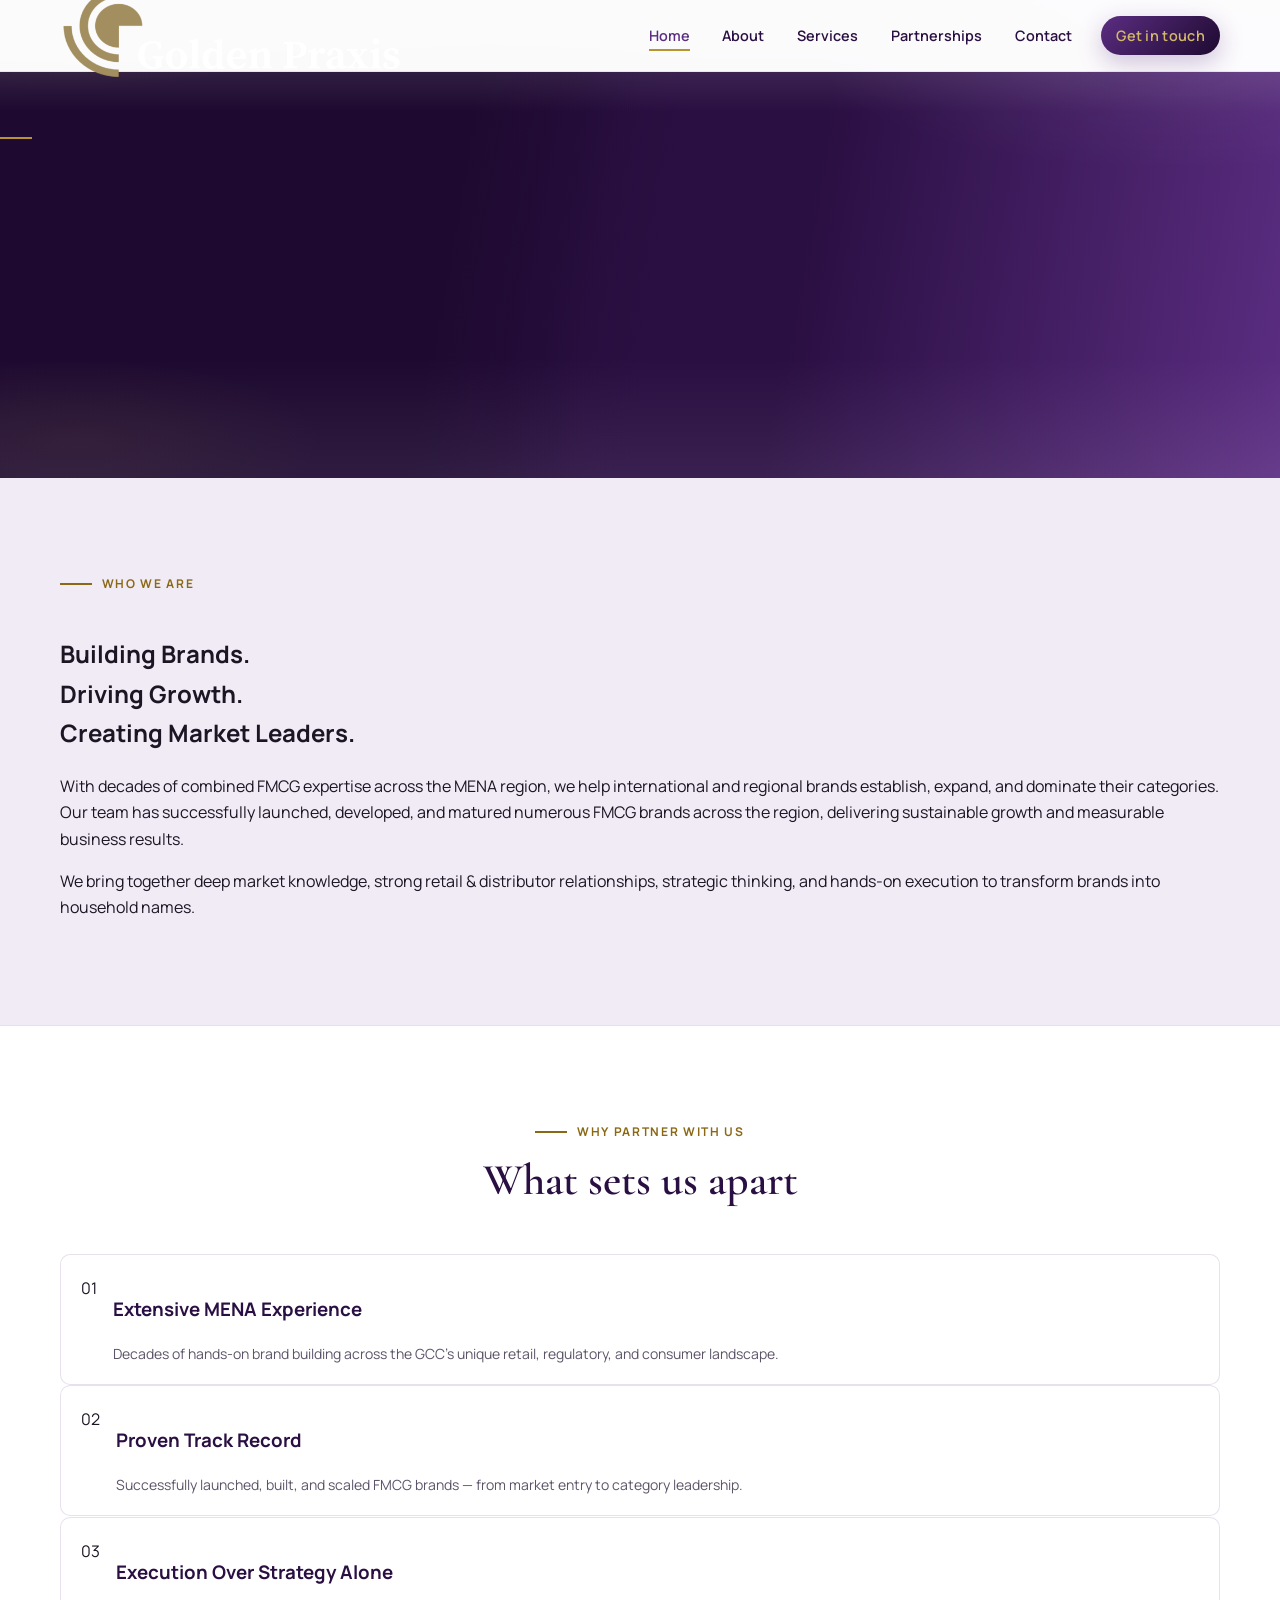
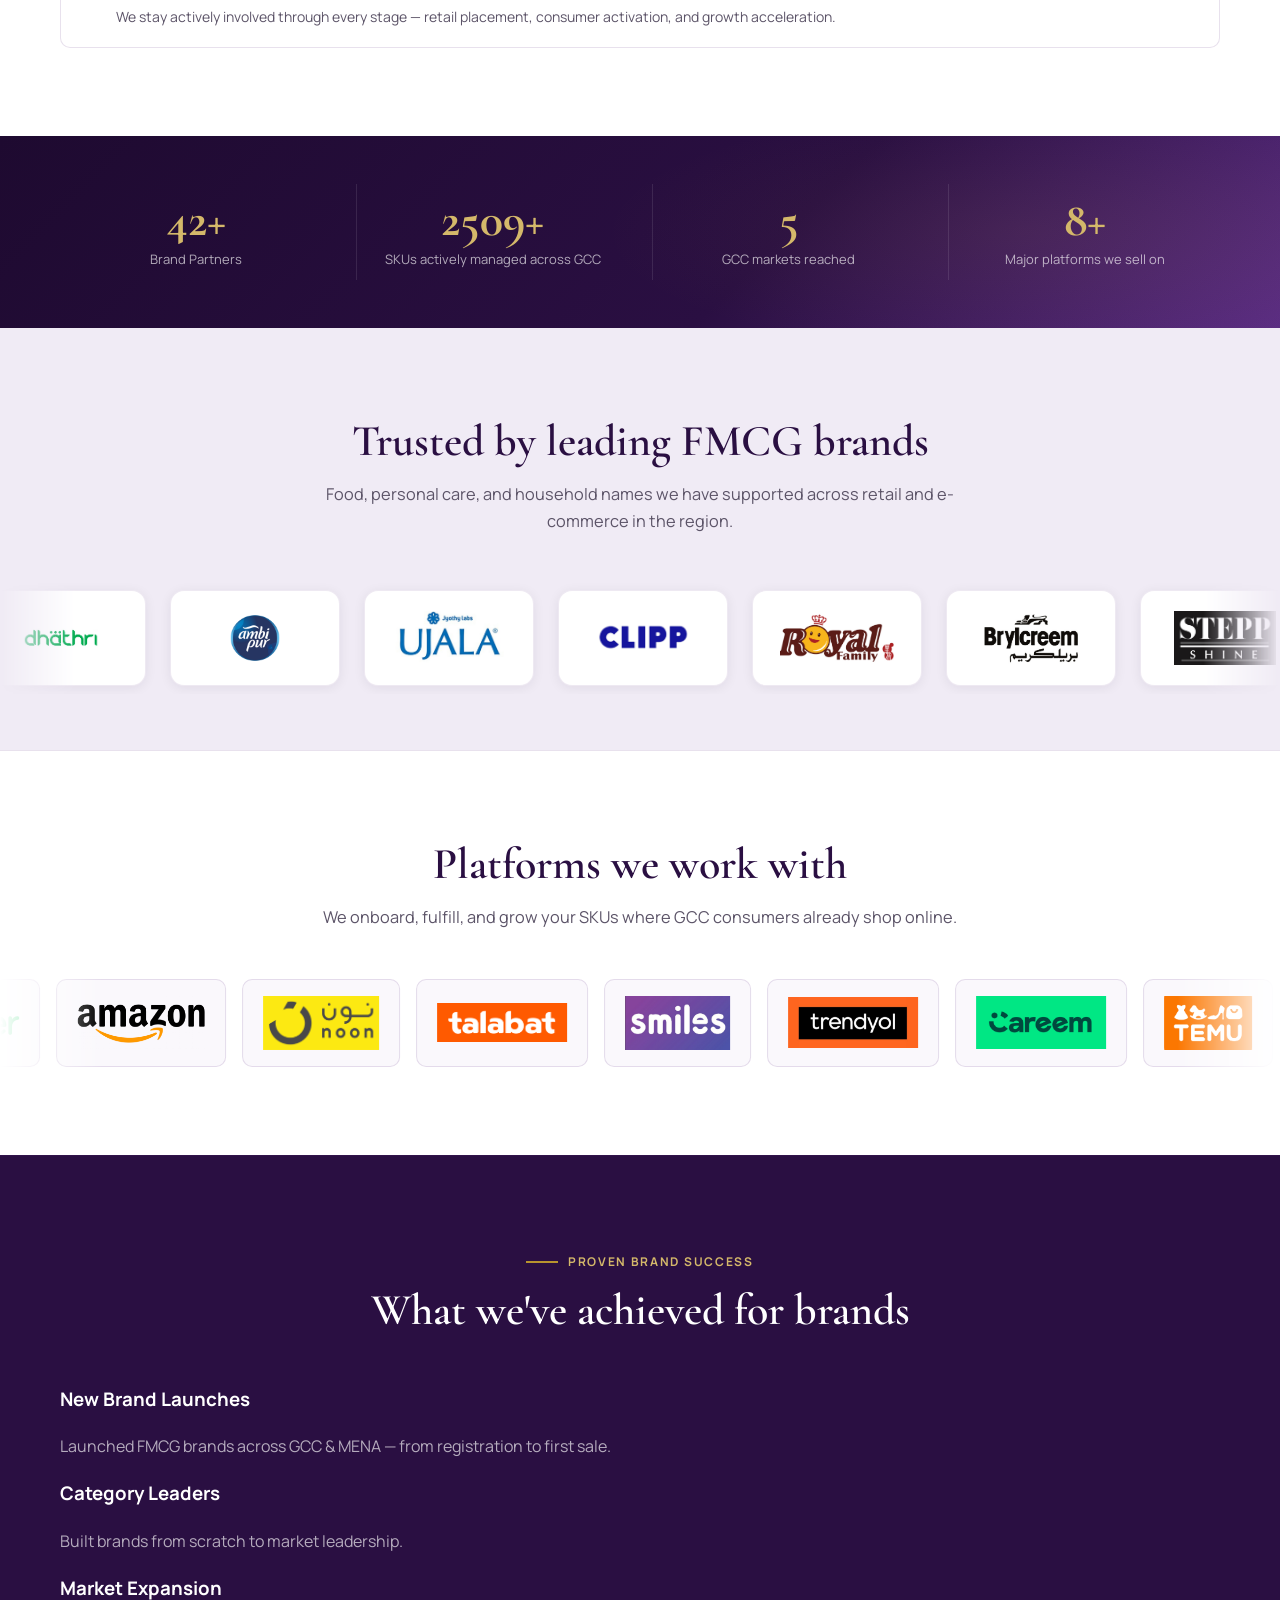
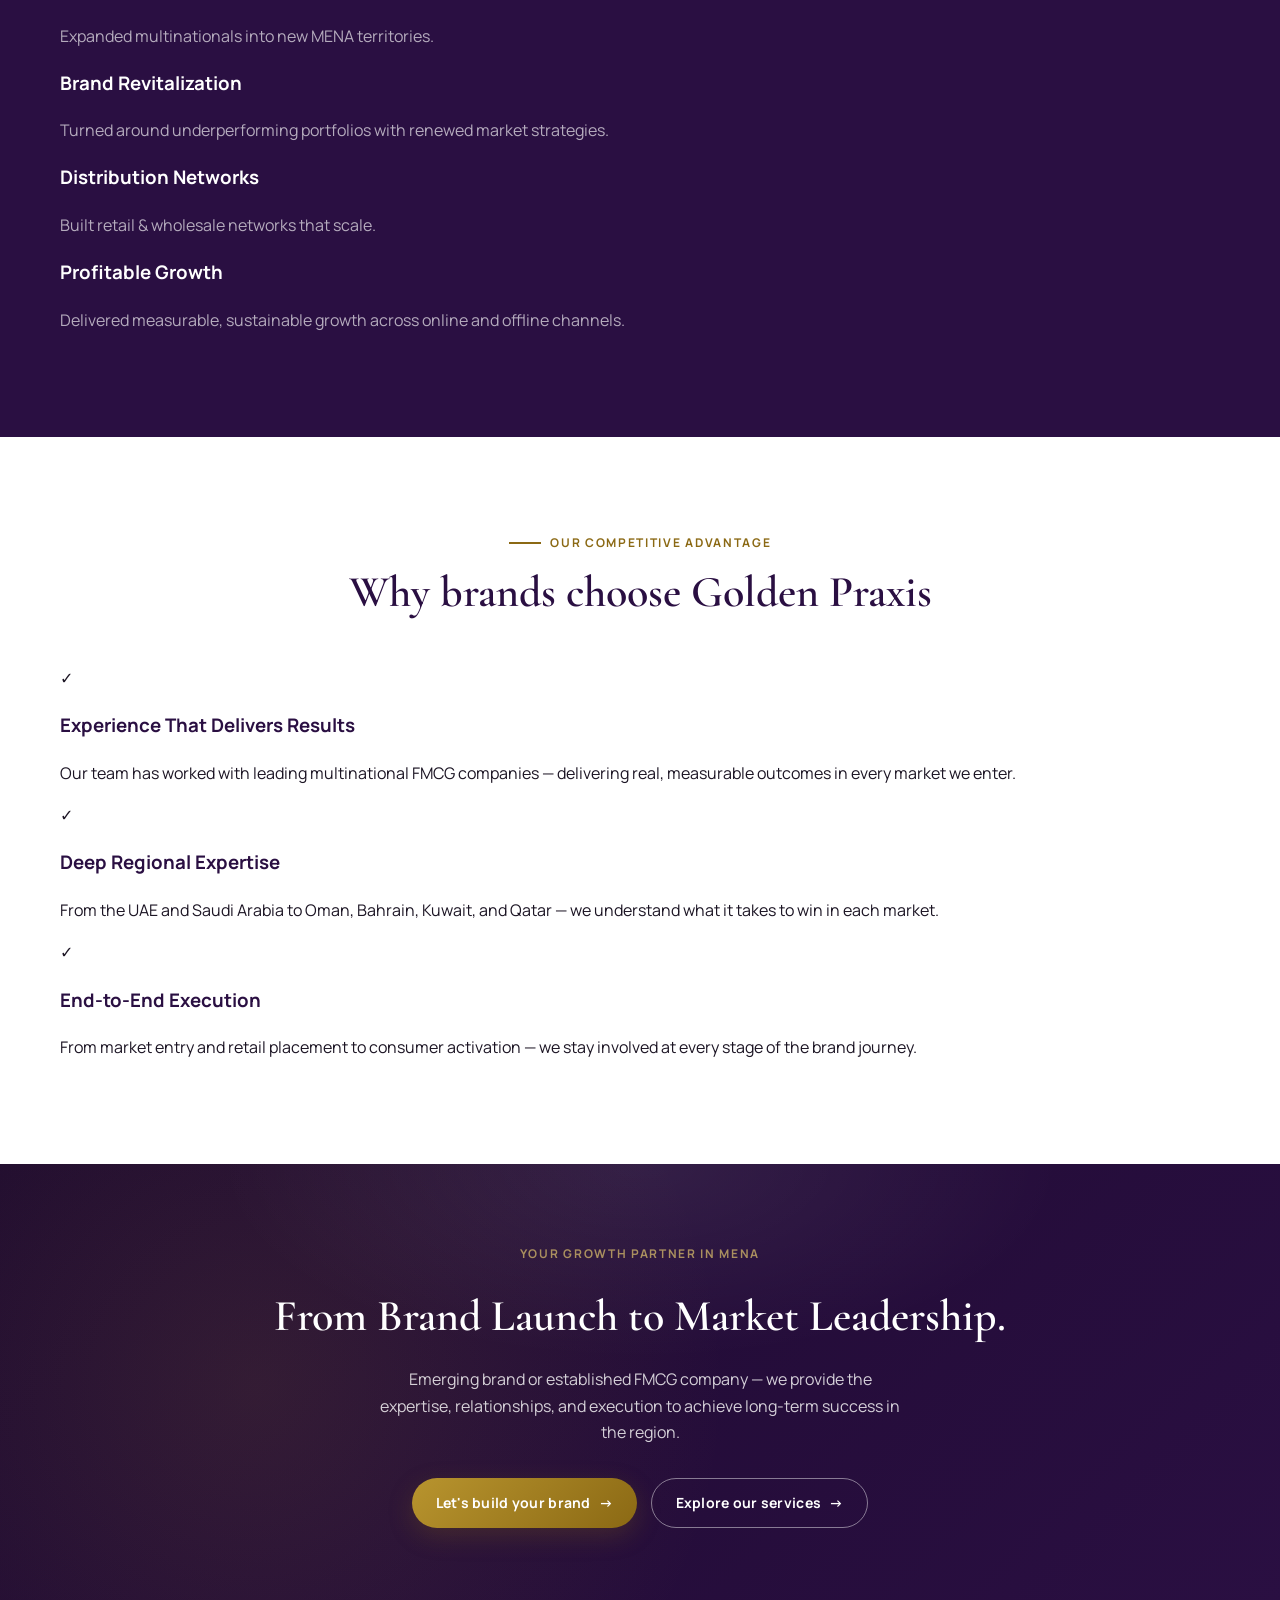
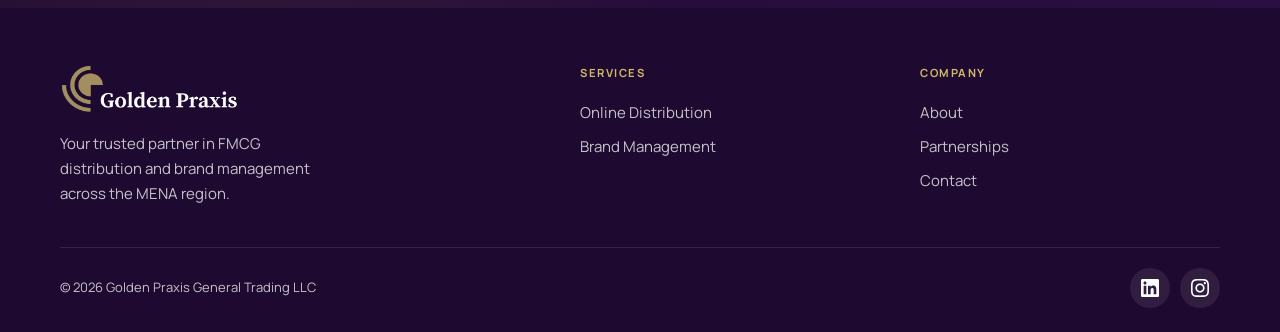
==== commit 2fa65820: "Add files via upload" ====
--- a/index.html
+++ b/index.html
@@ -3,7 +3,7 @@
 <head>
   <meta charset="UTF-8">
   <meta name="viewport" content="width=device-width, initial-scale=1.0">
-  <title>Golden Praxis | FMCG Distribution &amp; E-Commerce GCC</title>
+  <title>Golden Praxis | FMCG Distribution &amp; E-Commerce MENA</title>
   <meta name="description" content="Golden Praxis — 50+ years in GCC FMCG. Import, distribution, brand management, and e-commerce across Amazon.ae, Noon, and regional marketplaces from Dubai and India.">
   <link rel="stylesheet" href="css/styles.css">
 </head>
@@ -22,7 +22,7 @@
   <header class="site-header">
     <div class="container header-inner">
       <a class="logo" href="index.html">
-        <img src="images/logo-original.png" onerror="this.src='images/logo.svg'" alt="Golden Praxis" height="44" style="width:auto">
+        <img src="images/logo-original-2.png" onerror="this.src='images/logo.svg'" alt="Golden Praxis" height="44" style="width:auto">
       </a>
       <button class="nav-toggle" aria-label="Open menu" aria-expanded="false">
         <span></span><span></span><span></span>
@@ -36,7 +36,6 @@
             <div class="dropdown">
               <a href="services.html#online-distribution">Online Distribution</a>
               <a href="services.html#brand-management">Brand Management</a>
-              <a href="services.html#import-export">Import &amp; Export</a>
             </div>
           </li>
           <li><a href="partnerships.html">Partnerships</a></li>
@@ -49,106 +48,99 @@
 
   <main id="main">
 
-    <!-- ── Hero ── -->
-    <section class="hero">
-      <div class="hero-bg" aria-hidden="true"></div>
-      <div class="hero-media" aria-hidden="true">
-        <video autoplay muted loop playsinline>
-          <source src="images/trial-1.mp4" type="video/mp4">
-        </video>
-        <div class="hero-media-fade"></div>
-      </div>
-      <div class="hero-body">
-        <div class="hero-content">
-          <p class="hero-experience">
-            <span class="hero-experience-num">50+</span>
-            <span class="hero-experience-text"> years</span>
-          </p>
-          <p class="hero-experience-sub">Online Distribution · Brand Management · Import & Export</p>
-          <h1>Building FMCG brands across the <em>Gulf</em></h1>
-          <p class="hero-lead">From branch launch to execution, we bring hands‑on expertise that accelerates brand growth. Our team manages listings, drives sell‑through, and builds real market presence across the GCC.</p>
-          <div class="hero-actions">
-            <a class="btn btn-gold btn-arrow" href="contact.html">Request a consultation</a>
-          </div>
-        </div>
-      </div>
-    </section>
-
-    <!-- ── Services ── -->
-    <section class="section-surface">
-      <div class="container">
-        <div class="section-head centered reveal">
-          <span class="eyebrow">Services</span>
-          <h2>End-to-end route to market</h2>
-          <p>One team from product registration to sponsored ads — no hand-offs between agencies and warehouses.</p>
-        </div>
-        <div class="services-grid">
-          <article class="service-card reveal-up reveal-delay-1">
-            <div class="service-num">01</div>
-            <h3>Online Distribution</h3>
-            <p>List, fulfill, and grow on major GCC marketplaces — content, ads, account management, and sell-through reporting included.</p>
-            <a class="service-link" href="services.html#online-distribution">Get an online sales audit <span>→</span></a>
-          </article>
-          <article class="service-card reveal-up reveal-delay-2">
-            <div class="service-num">02</div>
-            <h3>Brand Management</h3>
-            <p>Portfolio evaluation, route-to-market planning, and retailer listing strategy for competitive categories.</p>
-            <a class="service-link" href="services.html#brand-management">Explore brand management <span>→</span></a>
-          </article>
-          <article class="service-card reveal-up reveal-delay-3">
-            <div class="service-num">03</div>
-            <h3>Import &amp; Export</h3>
-            <p>Move product from India and the UAE into GCC, Europe, and Africa — documentation, compliance, and placement.</p>
-            <a class="service-link" href="services.html#import-export">Discuss import routes <span>→</span></a>
-          </article>
-        </div>
-      </div>
-    </section>
-
-    <!-- ── Experience strip ── -->
-    <section class="experience-strip" aria-label="Why Golden Praxis">
-      <div class="container experience-pillars">
-        <div class="experience-pillar reveal-up reveal-delay-1">
-          <i class="fa-regular fa-compass" aria-hidden="true"></i>
-          <h3>Long-standing presence in the GCC</h3>
-          <p>Experience shaped by navigating the region's evolving FMCG landscape.</p>
-        </div>
-        <div class="experience-pillar reveal-up reveal-delay-2">
-          <i class="fa-regular fa-handshake" aria-hidden="true"></i>
-          <h3>Deep distribution networks</h3>
-          <p>Strong relationships across key retailers, wholesalers, and online platforms.</p>
-        </div>
-        <div class="experience-pillar reveal-up reveal-delay-3">
-          <i class="fa-regular fa-chart-line" aria-hidden="true"></i>
-          <h3>Execution that scales brands</h3>
-          <p>We handle the operational details that turn market entry into sustainable growth.</p>
-        </div>
-      </div>
-    </section>
-
-    <!-- ── Brand logo marquee (light purple) ── -->
-    <section class="brand-logo-strip section-muted" aria-label="Brands we work with">
-      <div class="container">
-        <div class="section-head centered reveal">
-          <h2>Trusted by leading FMCG brands</h2>
-          <p>Food, personal care, and household names we have supported across retail and e-commerce in the region.</p>
-        </div>
-      </div>
-      <div class="marquee brand-logo-marquee" role="marquee" aria-label="Scrolling brand logos">
-        <div class="marquee-track brand-logo-track" id="brand-logos" data-marquee="true"></div>
-      </div>
-    </section>
-
-    <!-- ── Platform logos marquee ── -->
-    <section class="section-surface" aria-label="Platforms we work with">
-      <div class="container">
-        <div class="section-head centered reveal">
-          <h2>Platforms we work with</h2>
-          <p>We onboard, fulfill, and grow your SKUs where GCC consumers already shop online.</p>
-        </div>
-      </div>
-      <div class="marquee platform-logo-marquee" role="marquee" aria-label="Scrolling platform logos">
-        <div class="marquee-track platform-logo-track" id="platform-logos" data-marquee="true" data-direction="reverse"></div>
+    <!-- ── Hero (Brand Management layout) ── -->
+    <section class="section-dark bm-intro-section hero">
+      <div class="hero-bg" aria-hidden="true">
+        <canvas class="hero-dots-canvas" id="heroDotsCanvas" aria-hidden="true"></canvas>
+        <span class="hero-bg-orb hero-bg-orb--1"></span>
+        <span class="hero-bg-orb hero-bg-orb--2"></span>
+        <span class="hero-bg-orb hero-bg-orb--3"></span>
+      </div>
+      <div class="container">
+        <div class="who-grid hero-intro-grid">
+          <div class="bm-intro-text reveal-left">
+            <span class="eyebrow">We Get Things Done – On the Ground</span>
+            <h2 aria-label="We Build and Grow Your Business">
+              We Build &amp; Grow<br>
+              <em>Your Business</em>
+            </h2>
+            <p>FMCG Online Distribution and Brand Management</p>
+            <div class="hero-actions">
+              <a class="btn btn-gold btn-arrow" href="contact.html">Request a consultation</a>
+              <a class="btn btn-outline-light btn-arrow" href="services.html">Our services</a>
+            </div>
+          </div>
+          <div class="hero-visual reveal-right">
+            <div class="hero-visual-frame">
+              <img src="images/hero-image.png" alt="Golden Praxis FMCG distribution and brand management">
+            </div>
+          </div>
+        </div>
+      </div>
+      <div class="expertise-ticker hero-ticker" aria-hidden="true">
+        <div class="expertise-track">
+          <span>Market Entry</span><span class="ticker-sep">·</span>
+          <span>Distribution</span><span class="ticker-sep">·</span>
+          <span>E-Commerce</span><span class="ticker-sep">·</span>
+          <span>Brand Strategy</span><span class="ticker-sep">·</span>
+          <span>Category Growth</span><span class="ticker-sep">·</span>
+          <span>Market Entry</span><span class="ticker-sep">·</span>
+          <span>Distribution</span><span class="ticker-sep">·</span>
+          <span>E-Commerce</span><span class="ticker-sep">·</span>
+          <span>Brand Strategy</span><span class="ticker-sep">·</span>
+          <span>Category Growth</span><span class="ticker-sep">·</span>
+        </div>
+      </div>
+    </section>
+
+    <!-- ── Who We Are ── -->
+    <section class="section-muted who-section">
+      <div class="container">
+        <div class="who-grid">
+          <div class="who-left reveal-left">
+            <span class="eyebrow">Who We Are</span>
+            <h2>Building Brands.<br><span class="who-headline-keep">Driving Growth.</span><br>Creating Market Leaders.</h2>
+          </div>
+          <div class="who-right reveal-right">
+            <p>With decades of combined FMCG expertise across the MENA region, we help international and regional brands establish, expand, and dominate their categories. Our team has successfully launched, developed, and matured numerous FMCG brands across the region, delivering sustainable growth and measurable business results.</p>
+            <p>We bring together deep market knowledge, strong retail &amp; distributor relationships, strategic thinking, and hands-on execution to transform brands into household names.</p>
+          </div>
+        </div>
+      </div>
+    </section>
+
+    <!-- ── Why Partner With Us ── -->
+    <section class="section-surface why-partner-section">
+      <div class="container">
+        <div class="section-head centered reveal">
+          <span class="eyebrow">Why Partner With Us</span>
+          <h2>What sets us apart</h2>
+        </div>
+        <div class="why-items">
+          <div class="why-item reveal-left">
+            <span class="why-num">01</span>
+            <div class="why-body">
+              <h3>Extensive MENA Experience</h3>
+              <p>Decades of hands-on brand building across the GCC's unique retail, regulatory, and consumer landscape.</p>
+            </div>
+          </div>
+          <div class="why-divider"></div>
+          <div class="why-item reveal-up">
+            <span class="why-num">02</span>
+            <div class="why-body">
+              <h3>Proven Track Record</h3>
+              <p>Successfully launched, built, and scaled FMCG brands — from market entry to category leadership.</p>
+            </div>
+          </div>
+          <div class="why-divider"></div>
+          <div class="why-item reveal-right">
+            <span class="why-num">03</span>
+            <div class="why-body">
+              <h3>Execution Over Strategy Alone</h3>
+              <p>We stay actively involved through every stage — retail placement, consumer activation, and growth acceleration.</p>
+            </div>
+          </div>
+        </div>
       </div>
     </section>
 
@@ -157,7 +149,7 @@
       <div class="container stats-grid">
         <div class="stat-item reveal-scale reveal-delay-1">
           <span class="stat-number" data-count="50" data-suffix="+">50+</span>
-          <span class="stat-label">Years of combined FMCG experience</span>
+          <span class="stat-label">Brand Partners</span>
         </div>
         <div class="stat-item reveal-scale reveal-delay-2">
           <span class="stat-number" data-count="3000" data-suffix="+">3k+</span>
@@ -174,30 +166,118 @@
       </div>
     </section>
 
-    <!-- ── Industries / Who we serve ── -->
-    <section class="section-muted">
-      <div class="container">
-        <div class="section-head centered reveal">
-          <span class="eyebrow">Who we serve</span>
-          <h2>Built for every link in the FMCG chain</h2>
-          <p>Whether you manufacture, own the brand, distribute, or retail — we meet you where you are.</p>
-        </div>
-        <div class="audience-grid">
-          <article class="audience-card reveal-up reveal-delay-1">
-            <h3>Manufacturers</h3>
-            <p>Enter the UAE and GCC with regulatory guidance, import, and a clear path to shelf and marketplace.</p>
+    <!-- ── Brand logo marquee (light purple) ── -->
+    <section class="brand-logo-strip section-muted" aria-label="Brands we work with">
+      <div class="container">
+        <div class="section-head centered reveal">
+          <h2>Trusted by leading FMCG brands</h2>
+          <p>Food, personal care, and household names we have supported across retail and e-commerce in the region.</p>
+        </div>
+      </div>
+      <div class="marquee brand-logo-marquee" role="marquee" aria-label="Scrolling brand logos">
+        <div class="marquee-track brand-logo-track" id="brand-logos" data-marquee="true"></div>
+      </div>
+    </section>
+
+    <!-- ── Platform logos marquee ── -->
+    <section class="section-surface" aria-label="Platforms we work with">
+      <div class="container">
+        <div class="section-head centered reveal">
+          <h2>Platforms we work with</h2>
+          <p>We onboard, fulfill, and grow your SKUs where GCC consumers already shop online.</p>
+        </div>
+      </div>
+      <div class="marquee platform-logo-marquee" role="marquee" aria-label="Scrolling platform logos">
+        <div class="marquee-track platform-logo-track" id="platform-logos" data-marquee="true" data-direction="reverse"></div>
+      </div>
+    </section>
+
+    <!-- ── Proven Brand Success ── -->
+    <section class="section-dark achievements-section">
+      <div class="container">
+        <div class="section-head centered reveal">
+          <span class="eyebrow">Proven Brand Success</span>
+          <h2>What we've achieved for brands</h2>
+        </div>
+        <div class="ach-columns">
+          <div class="ach-col ach-col--left">
+            <article class="ach-pill reveal-left">
+              <div class="ach-pill-icon"><i class="fa-regular fa-paper-plane" aria-hidden="true"></i></div>
+              <div class="ach-pill-text">
+                <h3>New Brand Launches</h3>
+                <p>Launched FMCG brands across GCC &amp; MENA — from registration to first sale.</p>
+              </div>
+            </article>
+            <article class="ach-pill reveal-left reveal-delay-1">
+              <div class="ach-pill-icon"><i class="fa-regular fa-crown" aria-hidden="true"></i></div>
+              <div class="ach-pill-text">
+                <h3>Category Leaders</h3>
+                <p>Built brands from scratch to market leadership.</p>
+              </div>
+            </article>
+            <article class="ach-pill reveal-left reveal-delay-2">
+              <div class="ach-pill-icon"><i class="fa-regular fa-globe" aria-hidden="true"></i></div>
+              <div class="ach-pill-text">
+                <h3>Market Expansion</h3>
+                <p>Expanded multinationals into new MENA territories.</p>
+              </div>
+            </article>
+          </div>
+          <div class="ach-col ach-col--right">
+            <article class="ach-pill reveal-right">
+              <div class="ach-pill-icon"><i class="fa-regular fa-chart-line" aria-hidden="true"></i></div>
+              <div class="ach-pill-text">
+                <h3>Brand Revitalization</h3>
+                <p>Turned around underperforming portfolios with renewed market strategies.</p>
+              </div>
+            </article>
+            <article class="ach-pill reveal-right reveal-delay-1">
+              <div class="ach-pill-icon"><i class="fa-regular fa-truck" aria-hidden="true"></i></div>
+              <div class="ach-pill-text">
+                <h3>Distribution Networks</h3>
+                <p>Built retail &amp; wholesale networks that scale.</p>
+              </div>
+            </article>
+            <article class="ach-pill reveal-right reveal-delay-2">
+              <div class="ach-pill-icon"><i class="fa-regular fa-coins" aria-hidden="true"></i></div>
+              <div class="ach-pill-text">
+                <h3>Profitable Growth</h3>
+                <p>Delivered measurable, sustainable growth across online and offline channels.</p>
+              </div>
+            </article>
+          </div>
+        </div>
+      </div>
+    </section>
+
+    <!-- ── Competitive Advantage ── -->
+    <section class="section-surface adv-section">
+      <div class="container">
+        <div class="section-head centered reveal">
+          <span class="eyebrow">Our Competitive Advantage</span>
+          <h2>Why brands choose Golden Praxis</h2>
+        </div>
+        <div class="adv-pillars">
+          <article class="adv-pillar reveal-up">
+            <span class="adv-tick" aria-hidden="true">✓</span>
+            <div class="adv-pillar-body">
+              <h3>Experience That Delivers Results</h3>
+              <p>Our team has worked with leading multinational FMCG companies — delivering real, measurable outcomes in every market we enter.</p>
+            </div>
           </article>
-          <article class="audience-card reveal-up reveal-delay-2">
-            <h3>Brand owners</h3>
-            <p>Scale online share, fix underperforming listings, and align retail with e-commerce growth.</p>
+          <article class="adv-pillar reveal-up reveal-delay-1">
+            <span class="adv-tick" aria-hidden="true">✓</span>
+            <div class="adv-pillar-body">
+              <h3>Deep Regional Expertise</h3>
+              <p>From the UAE and Saudi Arabia to Oman, Bahrain, Kuwait, and Qatar — we understand what it takes to win in each market.</p>
+            </div>
           </article>
-          <article class="audience-card reveal-up reveal-delay-2">
-            <h3>Distributors</h3>
-            <p>Extend reach into new channels and territories with an experienced local operating partner.</p>
-          </article>
-          <article class="audience-card reveal-up reveal-delay-3">
-            <h3>Retailers</h3>
-            <p>Private-label strategy, category insight, and supplier relationships across food and non-food FMCG.</p>
+          <article class="adv-pillar reveal-up reveal-delay-2">
+            <span class="adv-tick" aria-hidden="true">✓</span>
+            <div class="adv-pillar-body">
+              <h3>End-to-End Execution</h3>
+              <p>From market entry and retail placement to consumer activation — we stay involved at every stage of the brand journey.</p>
+            </div>
           </article>
         </div>
       </div>
@@ -206,10 +286,11 @@
     <!-- ── CTA ── -->
     <section class="cta-band">
       <div class="container">
-        <h2 class="reveal-scale">Entering the GCC, or ready to grow online?</h2>
-        <p class="reveal reveal-delay-1">Tell us about your category and channels — we will outline a practical path from import to first sale.</p>
+        <span class="eyebrow reveal" style="display:block;margin-bottom:1rem;opacity:0.75;">Your Growth Partner in MENA</span>
+        <h2 class="reveal-scale">From Brand Launch to Market Leadership.</h2>
+        <p class="reveal reveal-delay-1">Emerging brand or established FMCG company — we provide the expertise, relationships, and execution to achieve long-term success in the region.</p>
         <div class="cta-actions reveal reveal-delay-2">
-          <a class="btn btn-gold btn-arrow" href="contact.html">Request a consultation</a>
+          <a class="btn btn-gold btn-arrow" href="contact.html">Let's build your brand</a>
           <a class="btn btn-outline-light btn-arrow" href="services.html">Explore our services</a>
         </div>
       </div>
@@ -222,14 +303,13 @@
       <div class="footer-grid">
         <div class="footer-brand">
           <a class="logo" href="index.html"><img src="images/logo-original-2.png" alt="Golden Praxis" style="height:52px;width:auto"></a>
-          <p>FMCG import, distribution, brand management, and e-commerce across the GCC.</p>
+          <p>Your trusted partner in FMCG distribution and brand management across the MENA region.</p>
         </div>
         <div>
           <h4>Services</h4>
           <ul>
             <li><a href="services.html#online-distribution">Online Distribution</a></li>
             <li><a href="services.html#brand-management">Brand Management</a></li>
-            <li><a href="services.html#import-export">Import &amp; Export</a></li>
           </ul>
         </div>
         <div>
@@ -257,6 +337,7 @@
 
   <a class="fab-top" href="#" aria-label="Back to top">↑</a>
   <script src="js/main.js"></script>
+  <script src="js/hero-dots.js"></script>
   <script src="js/partners.js"></script>
   <script src="js/scroll-fx.js"></script>
   <script>
--- a/css/styles.css
+++ b/css/styles.css
@@ -309,18 +309,18 @@
 }
 
 .btn:hover {
-  transform: translateY(-2px);
+  transform: translateY(-1px);
 }
 
 .btn-primary {
   background: linear-gradient(135deg, var(--purple) 0%, var(--purple-deep) 100%);
-  color: var(--white);
+  color: #d4b86a !important;
   box-shadow: 0 8px 24px rgba(91, 45, 130, 0.28);
 }
 
 .btn-primary:hover {
   box-shadow: 0 12px 32px rgba(91, 45, 130, 0.35);
-  color: var(--white);
+  color: #ffffff !important;
 }
 
 .btn-outline {
@@ -1954,28 +1954,20 @@
 
   .hero-body {
     max-width: none;
+    width: 100%;
     min-height: auto;
-    padding: 0 clamp(1.25rem, 5vw, 4.5rem);
-  }
-
+    padding: 0 clamp(1.25rem, 5vw, 2.5rem);
+    justify-content: center;
+    text-align: center;
+  }
+
+  .hero-content .hero-actions {
+    justify-content: center;
+  }
+
+  /* Hide video entirely on mobile — content only */
   .hero-media {
-    position: relative;
-    top: auto;
-    transform: none;
-    width: 100%;
-    aspect-ratio: 4 / 3;
-    -webkit-mask-image: none;
-    mask-image: none;
-  }
-
-  .hero-media-fade {
-    background: linear-gradient(
-      165deg,
-      var(--purple-deep) 0%,
-      rgba(30, 10, 48, 0.96) 38%,
-      rgba(42, 15, 66, 0.78) 58%,
-      rgba(42, 15, 66, 0.42) 78%
-    );
+    display: none;
   }
 
   .split,
@@ -2823,4 +2815,4 @@
 .stagger-children.visible > * {
   opacity: 1;
   transform: translateY(0);
-}+}
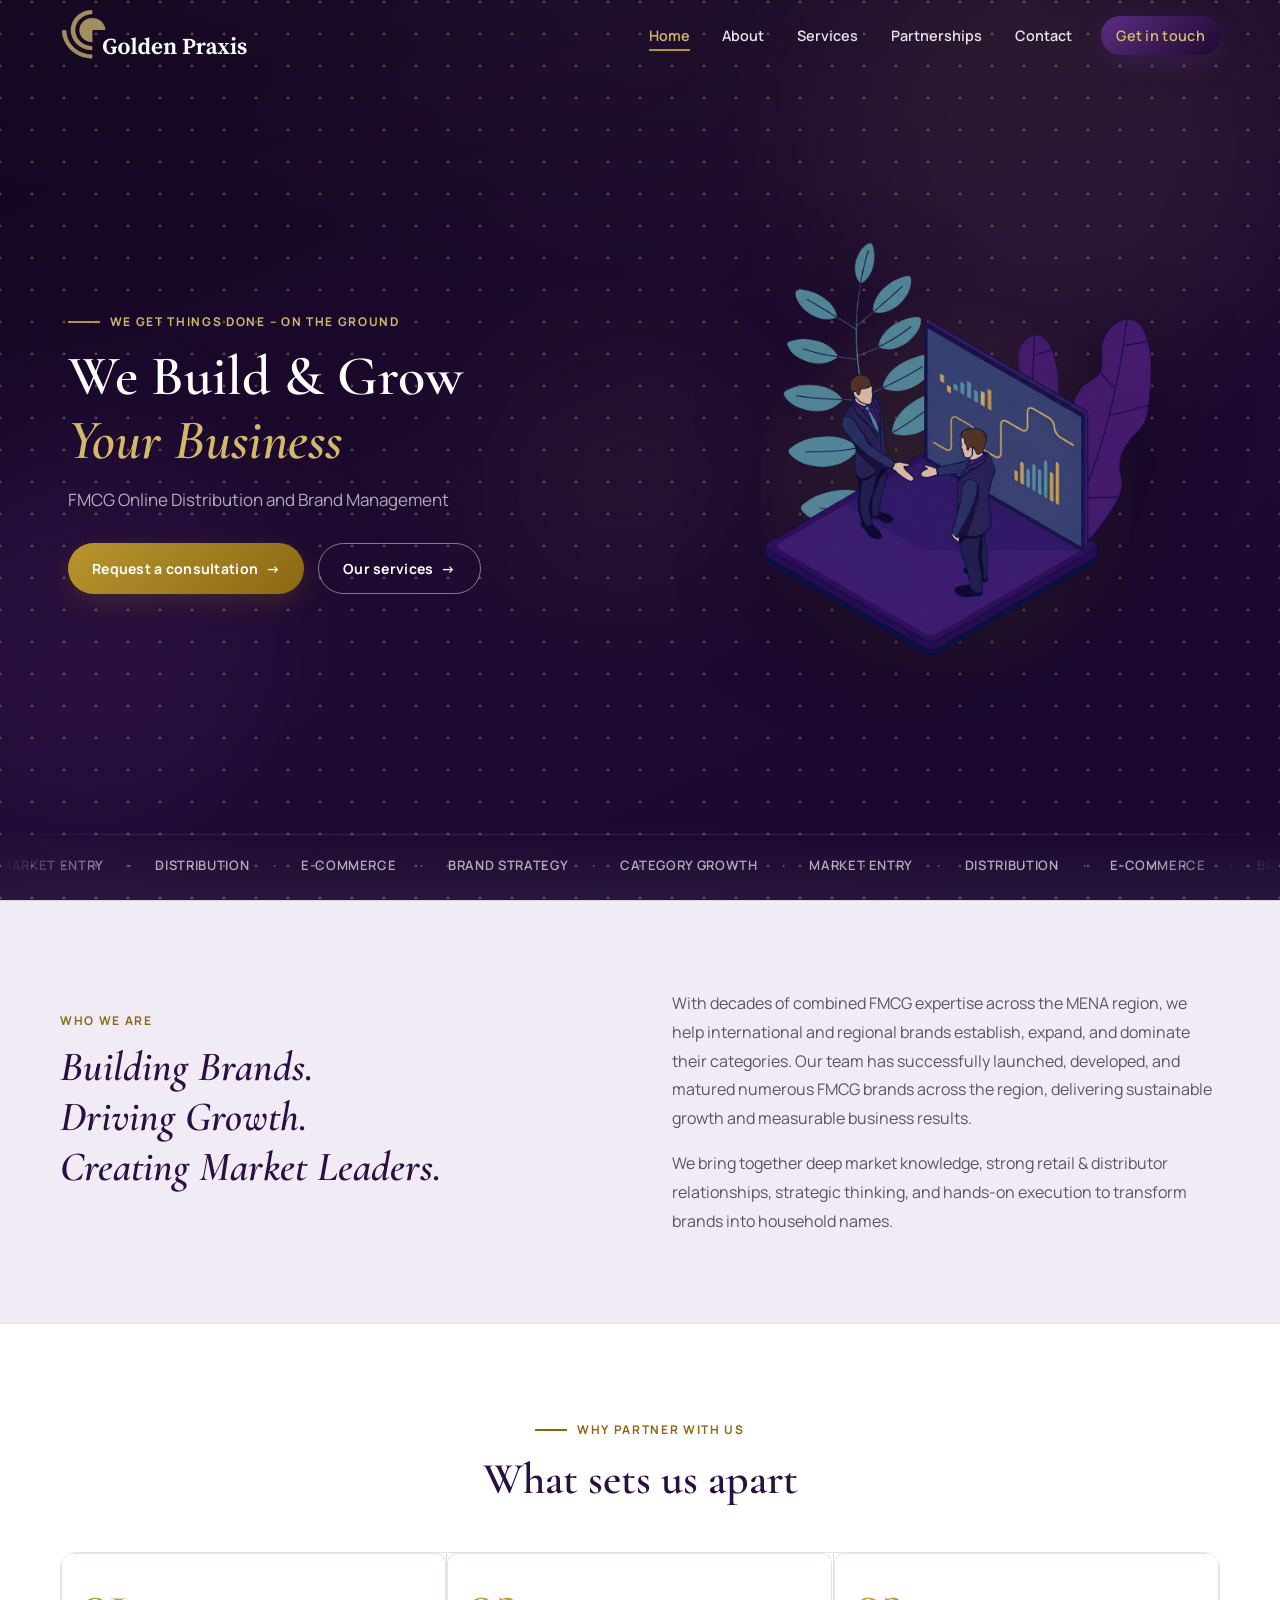
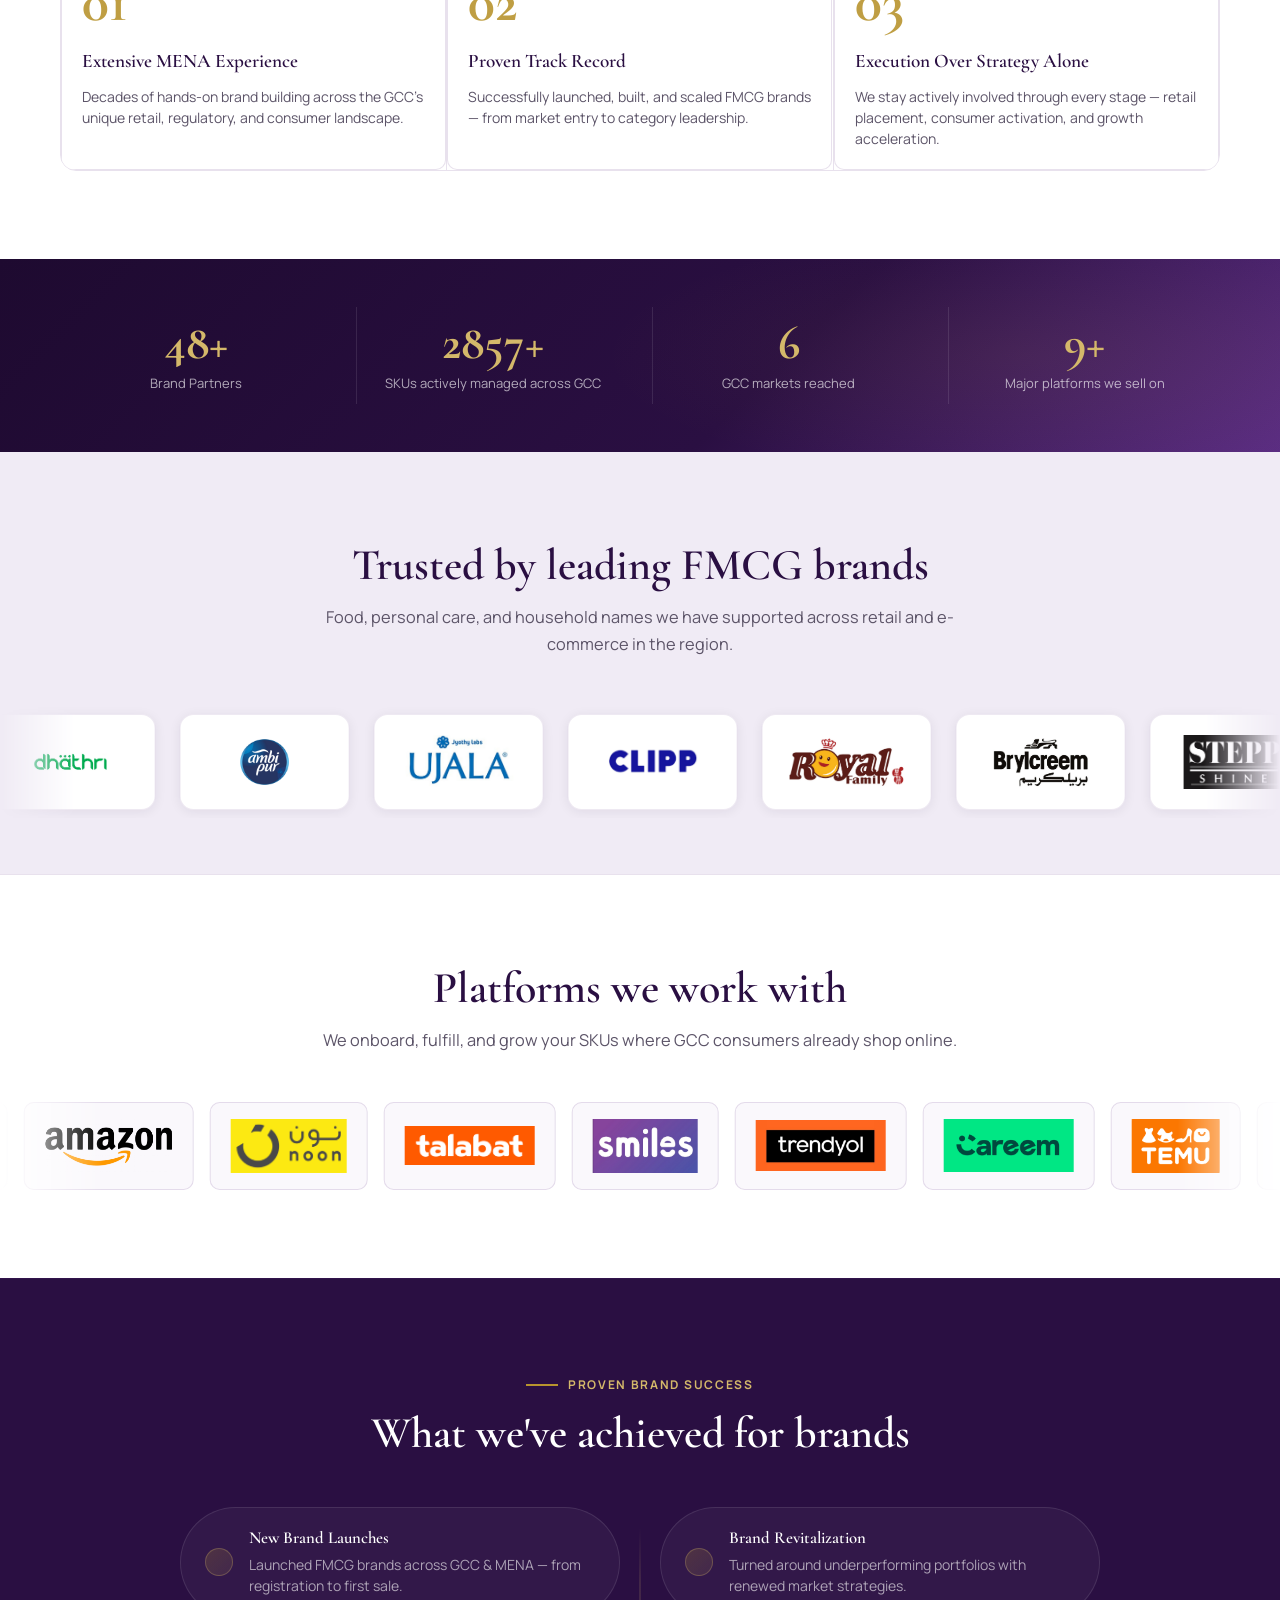
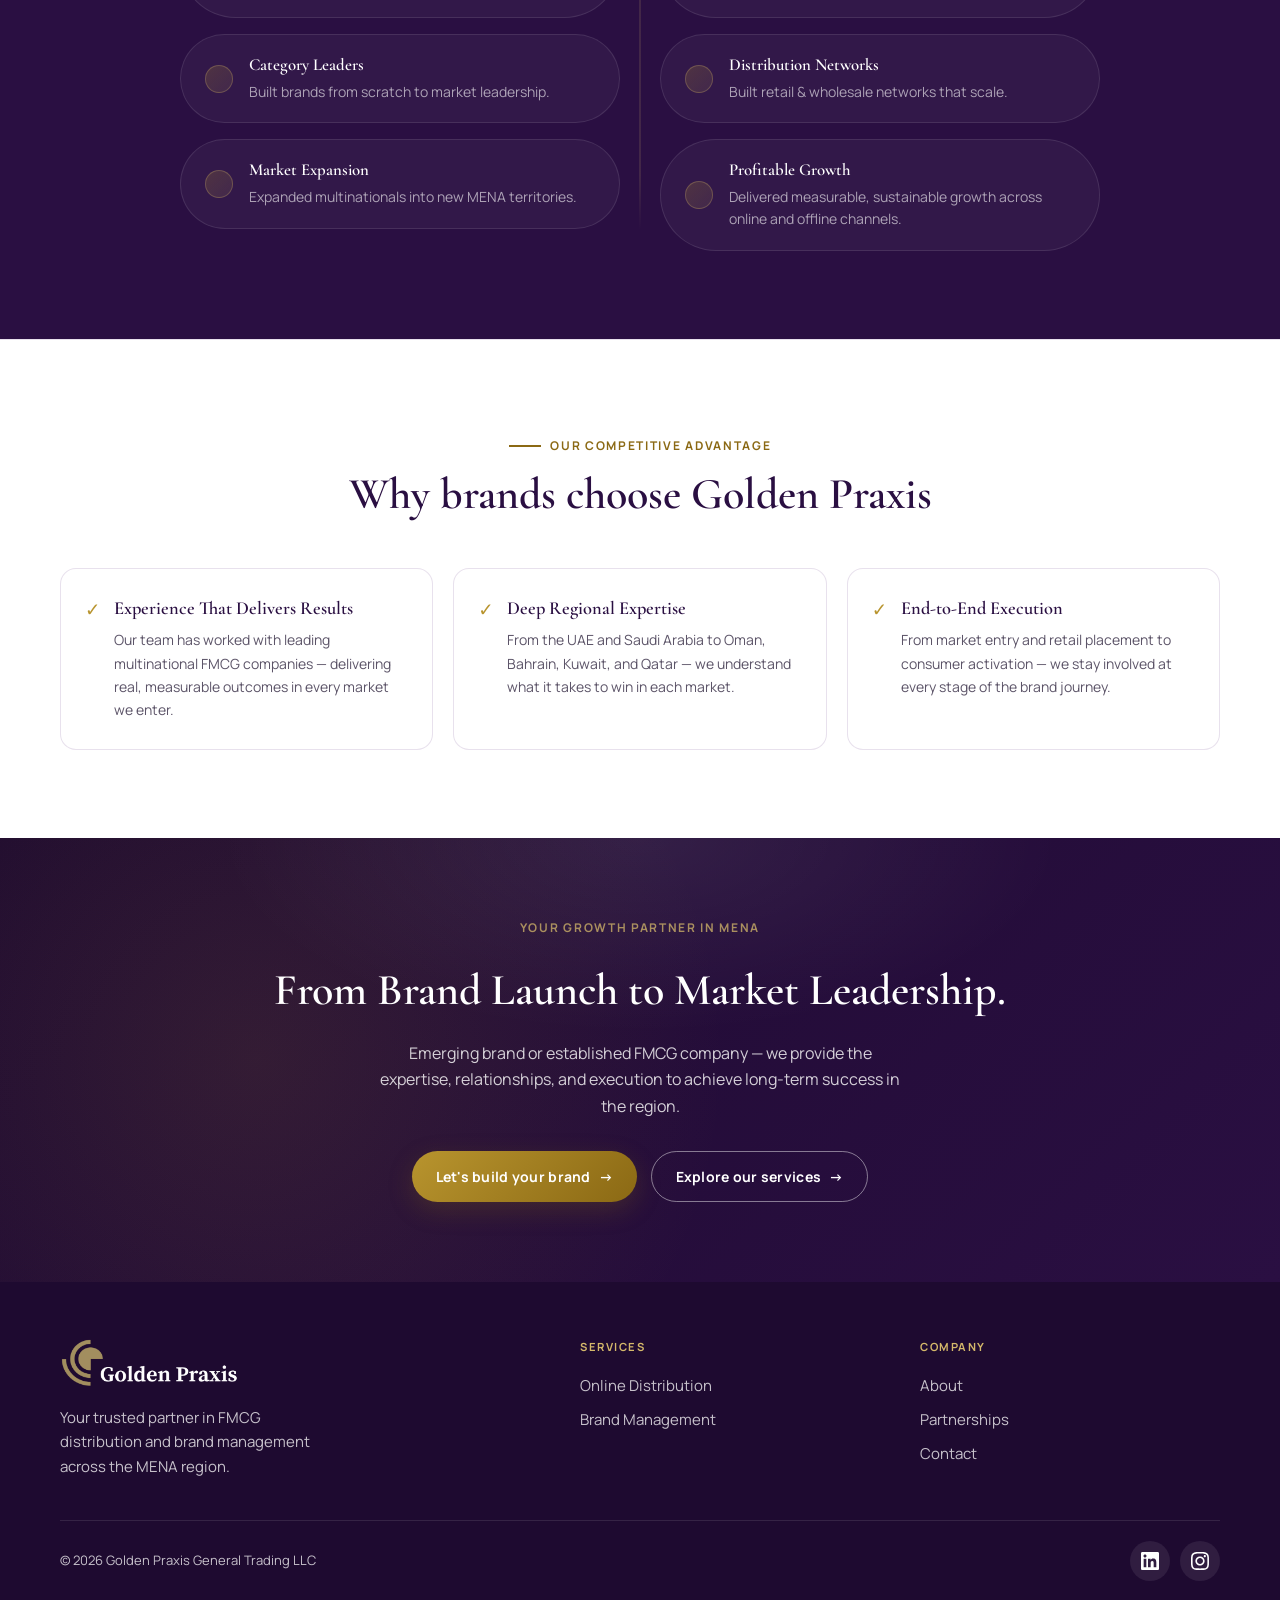
==== commit 0acb7c68: "Updated Description" ====
--- a/index.html
+++ b/index.html
@@ -4,7 +4,7 @@
   <meta charset="UTF-8">
   <meta name="viewport" content="width=device-width, initial-scale=1.0">
   <title>Golden Praxis | FMCG Distribution &amp; E-Commerce MENA</title>
-  <meta name="description" content="Golden Praxis — 50+ years in GCC FMCG. Import, distribution, brand management, and e-commerce across Amazon.ae, Noon, and regional marketplaces from Dubai and India.">
+  <meta name="description" content="Golden Praxis - Your trusted partner in FMCG distribution and brand management across the MENA region.">
   <link rel="stylesheet" href="css/styles.css">
 </head>
 <body>
--- a/css/styles.css
+++ b/css/styles.css
@@ -58,7 +58,12 @@
 
 @media (prefers-reduced-motion: reduce) {
   .loader-ring,
-  .loader-ring-outer { animation: none; }
+  .loader-ring-outer,
+  .bm-chip,
+  .ach-columns::before,
+  .expertise-track,
+  .hero-visual-frame,
+  .hero-bg-orb { animation: none; }
 }
 
 :root {
@@ -91,6 +96,7 @@
   --font-display: "Cormorant Garamond", Georgia, serif;
   --ease: cubic-bezier(0.22, 1, 0.36, 1);
   --header-h: 72px;
+  --hero-text-inset: 0.5rem;
 }
 
 *,
@@ -152,18 +158,18 @@
   right: 0;
   z-index: 200;
   height: var(--header-h);
-  background: rgba(255, 255, 255, 0.98);
-  border-bottom: 1px solid rgba(91, 45, 130, 0.1);
-  transition: background 0.4s var(--ease), box-shadow 0.4s var(--ease),
-              backdrop-filter 0.4s var(--ease), border-color 0.4s;
+  background: transparent;
+  border-bottom: 1px solid transparent;
+  transition: background 0.45s var(--ease), box-shadow 0.45s var(--ease),
+              backdrop-filter 0.45s var(--ease), border-color 0.45s;
 }
 
 .site-header.scrolled {
-  background: rgba(255, 255, 255, 0.62);
-  backdrop-filter: blur(22px);
-  -webkit-backdrop-filter: blur(22px);
-  box-shadow: 0 4px 28px rgba(30, 10, 48, 0.07);
-  border-bottom-color: rgba(91, 45, 130, 0.13);
+  background: rgba(15, 5, 28, 0.72);
+  backdrop-filter: blur(24px);
+  -webkit-backdrop-filter: blur(24px);
+  box-shadow: 0 4px 32px rgba(0, 0, 0, 0.25);
+  border-bottom-color: rgba(212, 184, 106, 0.12);
 }
 
 .header-inner {
@@ -175,7 +181,7 @@
 }
 
 .logo img {
-  height: 100px;
+  height: 55px;
   width: auto;
   display: block;
   object-fit: contain;
@@ -187,7 +193,7 @@
   border: none;
   cursor: pointer;
   padding: 0.5rem;
-  color: var(--purple-dark);
+  color: rgba(255, 255, 255, 0.9);
 }
 
 .nav-toggle span {
@@ -213,7 +219,7 @@
   padding: 0.5rem 0.95rem;
   font-size: 0.9rem;
   font-weight: 600;
-  color: var(--purple-dark);
+  color: rgba(255, 255, 255, 0.88);
   position: relative;
   transition: color 0.25s;
 }
@@ -233,7 +239,7 @@
 
 .main-nav a:hover,
 .main-nav a.active {
-  color: var(--purple);
+  color: var(--gold-light);
 }
 
 .main-nav a:hover::after,
@@ -371,176 +377,239 @@
   transform: translateX(4px);
 }
 
-/* ── Hero ── */
-.hero {
+/* ── Hero Network ── */
+.hero-network {
   position: relative;
   overflow: hidden;
   display: flex;
   align-items: center;
-  min-height: auto;
-  padding: calc(var(--header-h) + 3rem) 0 4.5rem;
-}
-
-.hero-bg {
+  min-height: 100vh;
+  padding-top: var(--header-h);
+  background: radial-gradient(
+    ellipse 80% 70% at 60% 40%,
+    rgba(91, 45, 130, 0.55) 0%,
+    transparent 65%
+  ) var(--purple-deep);
+}
+
+.hero-canvas-bg,
+.section-canvas-bg {
   position: absolute;
   inset: 0;
-  background:
-    radial-gradient(ellipse 55% 45% at 92% 12%, rgba(255, 255, 255, 0.06), transparent 52%),
-    radial-gradient(ellipse 40% 35% at 6% 92%, rgba(184, 148, 46, 0.07), transparent 48%),
-    linear-gradient(
-      100deg,
-      var(--purple-deep) 0%,
-      var(--purple-deep) 36%,
-      var(--purple-dark) 48%,
-      var(--purple-dark) 62%,
-      var(--purple) 100%
-    );
   z-index: 0;
-}
-
-.hero-bg::after {
+  pointer-events: none;
+}
+
+/* Bottom edge fade blending into next section */
+.hero-network::after {
   content: "";
   position: absolute;
-  inset: 0;
-  background: linear-gradient(
-    100deg,
-    transparent 0%,
-    transparent 32%,
-    rgba(30, 10, 48, 0.35) 42%,
-    rgba(42, 15, 66, 0.12) 52%,
-    transparent 62%
-  );
-  pointer-events: none;
-}
-
-/* ── Soft white blend at hero top (matches white header) ── */
-.hero::before {
-  content: "";
-  position: absolute;
-  top: 0;
+  bottom: 0;
   left: 0;
   right: 0;
-  height: calc(var(--header-h) + 40px);
-  background: linear-gradient(
-    to bottom,
-    rgba(255, 255, 255, 0.22) 0%,
-    transparent 100%
-  );
-  z-index: 4;
+  height: 160px;
+  background: linear-gradient(to bottom, transparent, rgba(10, 4, 20, 0.85));
+  z-index: 2;
   pointer-events: none;
 }
 
-.hero-media {
-  position: absolute;
-  top: 50%;
-  right: 0;
-  transform: translateY(-50%);
-  width: min(58vw, 820px);
-  /* 4:3 ratio — change to 16/9 if you switch to widescreen footage */
-  aspect-ratio: 4 / 3;
-  z-index: 1;
-  overflow: hidden;
-  border-radius: 0;
-  -webkit-mask-image: linear-gradient(
-    to right,
-    transparent 0%,
-    rgba(0, 0, 0, 0.08) 10%,
-    rgba(0, 0, 0, 0.45) 22%,
-    rgba(0, 0, 0, 0.82) 34%,
-    black 46%
-  );
-  mask-image: linear-gradient(
-    to right,
-    transparent 0%,
-    rgba(0, 0, 0, 0.08) 10%,
-    rgba(0, 0, 0, 0.45) 22%,
-    rgba(0, 0, 0, 0.82) 34%,
-    black 46%
-  );
-}
-
-.hero-media img,
-.hero-media video {
-  width: 100%;
-  height: 100%;
-  object-fit: cover;
-  object-position: center center;
-  display: block;
-}
-
-.hero-media-fade {
+/* Subtle golden ambient glow */
+.hero-network-grad {
   position: absolute;
   inset: 0;
+  z-index: 1;
+  pointer-events: none;
   background:
-    linear-gradient(
-      115deg,
-      var(--purple-deep) 0%,
-      rgba(42, 15, 66, 0.55) 18%,
-      rgba(58, 24, 88, 0.28) 38%,
-      rgba(91, 45, 130, 0.1) 58%,
-      transparent 78%
-    );
-  pointer-events: none;
-}
-
-.hero-body {
+    radial-gradient(ellipse 40% 55% at 72% 50%, rgba(212, 184, 106, 0.07), transparent 58%),
+    radial-gradient(ellipse 30% 40% at 20% 80%, rgba(91, 45, 130, 0.18), transparent 50%);
+}
+
+.hero-inner {
   position: relative;
-  z-index: 2;
-  min-height: auto;
-  display: flex;
+  z-index: 3;
+  display: grid;
+  grid-template-columns: 1fr 1fr;
   align-items: center;
-  max-width: min(50%, 580px);
-  padding: 0 clamp(1.25rem, 5vw, 4.5rem);
-}
-
-.hero-content .hero-experience { animation-delay: 0.08s; }
-.hero-content .hero-experience-sub { animation-delay: 0.18s; }
-.hero-content h1 { animation-delay: 0.28s; }
-.hero-content .hero-lead { animation-delay: 0.38s; }
-.hero-content .hero-actions { animation-delay: 0.48s; }
-
-.hero-experience {
-  font-family: var(--font-display);
-  font-weight: 600;
-  line-height: 1.1;
-  color: var(--white);
-  margin: 0 0 0.65rem;
-  letter-spacing: -0.02em;
-}
-
-.hero-experience-num {
-  font-size: clamp(2.5rem, 5.5vw, 4rem);
-  color: var(--gold-light);
+  gap: 2rem;
+  padding-block: 4rem 6rem;
+  width: 100%;
+}
+
+/* ── Left: headline ── */
+.hero-content-main {
+  display: flex;
+  flex-direction: column;
+  align-items: flex-start;
+  gap: 0;
+}
+
+.hero-pill {
+  display: inline-flex;
+  align-items: center;
+  gap: 0.55rem;
+  background: rgba(212, 184, 106, 0.1);
+  border: 1px solid rgba(212, 184, 106, 0.3);
+  border-radius: 99px;
+  padding: 0.35rem 1rem 0.35rem 0.65rem;
+  font-size: 0.7rem;
   font-weight: 700;
-}
-
-.hero-experience-text {
-  font-size: clamp(1.65rem, 3.5vw, 2.5rem);
-  font-weight: 600;
-  color: var(--white);
-}
-
-.hero-experience-sub {
-  font-size: clamp(0.75rem, 1.5vw, 0.875rem);
-  font-weight: 700;
-  letter-spacing: 0.14em;
+  letter-spacing: 0.12em;
   text-transform: uppercase;
   color: var(--gold-light);
+  margin-bottom: 1.4rem;
+  opacity: 0;
+  animation: rise 0.7s var(--ease) 0.1s forwards;
+}
+
+.hero-pill-dot {
+  width: 7px;
+  height: 7px;
+  border-radius: 50%;
+  background: var(--gold);
+  box-shadow: 0 0 6px 2px rgba(212, 184, 106, 0.6);
+  animation: dot-pulse 2s ease-in-out infinite;
+  flex-shrink: 0;
+}
+
+@keyframes dot-pulse {
+  0%, 100% { box-shadow: 0 0 5px 1px rgba(212, 184, 106, 0.5); }
+  50%       { box-shadow: 0 0 12px 4px rgba(212, 184, 106, 0.9); }
+}
+
+.hero-headline {
+  font-family: var(--font-display);
+  font-size: clamp(2.8rem, 5.5vw, 5rem);
+  font-weight: 700;
+  line-height: 1.08;
+  letter-spacing: -0.025em;
+  color: rgba(255, 255, 255, 0.96);
   margin: 0 0 1.5rem;
-  opacity: 0.9;
-}
-
-.hero-content > * {
   opacity: 0;
-  transform: translateY(24px);
-  animation: rise 0.9s var(--ease) forwards;
+  animation: rise 0.9s var(--ease) 0.25s forwards;
+}
+
+.hero-headline em {
+  font-style: italic;
+  color: var(--gold-light);
+}
+
+.hero-descriptor {
+  font-size: clamp(0.8rem, 1.4vw, 0.925rem);
+  font-weight: 700;
+  letter-spacing: 0.16em;
+  text-transform: uppercase;
+  color: rgba(255, 255, 255, 0.45);
+  margin: 0 0 2.5rem;
+  opacity: 0;
+  animation: rise 0.7s var(--ease) 0.42s forwards;
+}
+
+.hero-actions {
+  display: flex;
+  flex-wrap: wrap;
+  gap: 0.85rem;
+  opacity: 0;
+  animation: rise 0.7s var(--ease) 0.58s forwards;
 }
 
 @keyframes rise {
-  to {
-    opacity: 1;
-    transform: translateY(0);
-  }
+  to { opacity: 1; transform: translateY(0); }
+}
+
+/* ── Right: floating metric cards ── */
+.hero-float-area {
+  position: relative;
+  height: 420px;
+}
+
+.float-card {
+  position: absolute;
+  display: flex;
+  align-items: center;
+  gap: 0.85rem;
+  background: rgba(255, 255, 255, 0.05);
+  backdrop-filter: blur(14px);
+  -webkit-backdrop-filter: blur(14px);
+  border: 1px solid rgba(255, 255, 255, 0.12);
+  border-radius: 18px;
+  padding: 0.9rem 1.35rem;
+  color: var(--white);
+  opacity: 0;
+  transition: transform 0.3s ease, box-shadow 0.3s ease;
+}
+
+.float-card:hover {
+  transform: translateY(-4px) scale(1.02) !important;
+  box-shadow: 0 12px 36px rgba(212, 184, 106, 0.15);
+  border-color: rgba(212, 184, 106, 0.3);
+}
+
+.float-card--1 {
+  top: 4%;
+  left: 8%;
+  animation: float-card-appear 0.7s ease 0.5s forwards,
+             float-bob 4.2s ease-in-out 1.2s infinite;
+}
+.float-card--2 {
+  top: 22%;
+  right: 4%;
+  animation: float-card-appear 0.7s ease 0.85s forwards,
+             float-bob 3.7s ease-in-out 1.6s infinite;
+}
+.float-card--3 {
+  top: 51%;
+  left: 14%;
+  animation: float-card-appear 0.7s ease 1.2s forwards,
+             float-bob 4.8s ease-in-out 2s infinite;
+}
+.float-card--4 {
+  bottom: 4%;
+  right: 8%;
+  animation: float-card-appear 0.7s ease 1.55s forwards,
+             float-bob 3.9s ease-in-out 2.3s infinite;
+}
+
+@keyframes float-card-appear {
+  0%   { opacity: 0; transform: translateY(20px) scale(0.94); }
+  100% { opacity: 1; transform: translateY(0) scale(1); }
+}
+
+@keyframes float-bob {
+  0%, 100% { transform: translateY(0); }
+  50%      { transform: translateY(-10px); }
+}
+
+.float-card-ico {
+  width: 42px;
+  height: 42px;
+  border-radius: 12px;
+  background: rgba(212, 184, 106, 0.12);
+  border: 1px solid rgba(212, 184, 106, 0.25);
+  display: flex;
+  align-items: center;
+  justify-content: center;
+  font-size: 1.1rem;
+  color: var(--gold-light);
+  flex-shrink: 0;
+}
+
+.float-card-info {
+  display: flex;
+  flex-direction: column;
+  gap: 0.15rem;
+}
+
+.float-card-info b {
+  font-size: 1.25rem;
+  font-weight: 700;
+  color: var(--white);
+  line-height: 1;
+}
+
+.float-card-info span {
+  font-size: 0.78rem;
+  color: rgba(255, 255, 255, 0.58);
+  white-space: nowrap;
 }
 
 .eyebrow {
@@ -562,6 +631,7 @@
   background: var(--gold);
 }
 
+.hero-headline,
 .hero h1 {
   font-family: var(--font-display);
   font-size: clamp(1.75rem, 3.5vw, 2.5rem);
@@ -571,6 +641,16 @@
   color: rgba(255, 255, 255, 0.92);
 }
 
+.hero-headline {
+  /* Override with larger size for the network hero */
+  font-size: clamp(2.8rem, 5.5vw, 5rem);
+  font-weight: 700;
+  line-height: 1.08;
+  letter-spacing: -0.025em;
+  margin: 0 0 1.5rem;
+}
+
+.hero-headline em,
 .hero h1 em {
   font-style: italic;
   color: var(--gold-light);
@@ -839,6 +919,219 @@
 
 .service-card:hover .service-link span {
   transform: translateX(5px);
+}
+
+.service-detail-panel {
+  margin-top: 3rem;
+  padding: 2.25rem 2rem;
+  background: var(--surface-muted);
+  border: 1px solid var(--border);
+  border-radius: var(--radius);
+}
+
+.service-detail-panel h3 {
+  font-family: var(--font-display);
+  font-size: clamp(1.35rem, 2.5vw, 1.75rem);
+  font-weight: 600;
+  color: var(--purple-dark);
+  margin: 0 0 0.65rem;
+}
+
+.service-detail-panel > p {
+  margin: 0 0 0.5rem;
+  color: var(--ink-muted);
+  font-size: 1rem;
+}
+
+.service-expertise-grid {
+  display: grid;
+  grid-template-columns: repeat(3, 1fr);
+  gap: 1.5rem;
+  margin-top: 0.5rem;
+}
+
+.service-expertise-grid--quad {
+  grid-template-columns: repeat(2, minmax(0, 1fr));
+  gap: 1.75rem;
+}
+
+.service-expertise-card {
+  background: var(--surface);
+  border: 1px solid var(--border);
+  border-radius: var(--radius);
+  padding: 0;
+  height: 100%;
+  overflow: hidden;
+  display: flex;
+  flex-direction: column;
+  transition: transform 0.35s var(--ease), box-shadow 0.35s, border-color 0.35s;
+}
+
+.service-expertise-card:hover {
+  transform: translateY(-4px);
+  box-shadow: var(--shadow-soft);
+  border-color: rgba(184, 148, 46, 0.35);
+}
+
+.service-expertise-card-img {
+  overflow: hidden;
+}
+
+.service-expertise-card-img img {
+  display: block;
+  width: 100%;
+  aspect-ratio: 16 / 10;
+  object-fit: cover;
+  transition: transform 0.5s var(--ease);
+}
+
+.service-expertise-card:hover .service-expertise-card-img img {
+  transform: scale(1.04);
+}
+
+.service-expertise-card-body {
+  padding: 1.5rem 1.75rem 2rem;
+  flex: 1;
+  display: flex;
+  flex-direction: column;
+}
+
+.service-expertise-card h3 {
+  font-family: var(--font-display);
+  font-size: 1.35rem;
+  font-weight: 600;
+  color: var(--purple-dark);
+  margin: 0 0 0.75rem;
+  line-height: 1.25;
+}
+
+.service-expertise-card-body > p {
+  margin: 0 0 0.25rem;
+  color: var(--ink-muted);
+  font-size: 0.95rem;
+  line-height: 1.65;
+}
+
+.service-expertise-card .feature-list {
+  margin-top: auto;
+  padding-top: 1.25rem;
+}
+
+.service-expertise-cta {
+  margin-top: 2.5rem;
+  text-align: center;
+}
+
+/* ── Brand Management expertise (services page) ── */
+.bm-expertise-section .section-head p {
+  max-width: 36rem;
+  margin-inline: auto;
+}
+
+.bm-expertise-list {
+  display: flex;
+  flex-direction: column;
+  gap: 2rem;
+  margin-top: 0.5rem;
+}
+
+.bm-expertise-row {
+  display: grid;
+  grid-template-columns: 1fr 1fr;
+  align-items: stretch;
+  background: var(--surface);
+  border: 1px solid var(--border);
+  border-radius: var(--radius);
+  overflow: hidden;
+  box-shadow: var(--shadow-soft);
+  transition: transform 0.35s var(--ease), box-shadow 0.35s, border-color 0.35s;
+}
+
+.bm-expertise-row:hover {
+  transform: translateY(-3px);
+  border-color: rgba(184, 148, 46, 0.35);
+  box-shadow: var(--shadow);
+}
+
+.bm-expertise-row--reverse .bm-expertise-media {
+  order: 2;
+}
+
+.bm-expertise-row--reverse .bm-expertise-content {
+  order: 1;
+}
+
+.bm-expertise-media {
+  position: relative;
+  min-height: 280px;
+}
+
+.bm-expertise-media img {
+  display: block;
+  width: 100%;
+  height: 100%;
+  min-height: 280px;
+  object-fit: cover;
+  transition: transform 0.55s var(--ease);
+}
+
+.bm-expertise-row:hover .bm-expertise-media img {
+  transform: scale(1.04);
+}
+
+.bm-expertise-content {
+  padding: 2.25rem 2.5rem;
+  display: flex;
+  flex-direction: column;
+}
+
+.bm-expertise-num {
+  font-family: var(--font-display);
+  font-size: 2.75rem;
+  font-weight: 600;
+  line-height: 1;
+  color: var(--gold-pale);
+  margin-bottom: 0.75rem;
+  transition: color 0.35s var(--ease);
+}
+
+.bm-expertise-row:hover .bm-expertise-num {
+  color: var(--gold-light);
+}
+
+.bm-expertise-content h3 {
+  font-family: var(--font-display);
+  font-size: clamp(1.35rem, 2.2vw, 1.65rem);
+  font-weight: 600;
+  color: var(--purple-dark);
+  margin: 0 0 0.65rem;
+  line-height: 1.25;
+}
+
+.bm-expertise-content > p {
+  margin: 0;
+  color: var(--ink-muted);
+  font-size: 0.98rem;
+  line-height: 1.65;
+}
+
+.bm-feature-list {
+  margin-top: 1.25rem;
+  display: grid;
+  grid-template-columns: 1fr 1fr;
+  gap: 0 1.25rem;
+}
+
+.bm-feature-list li {
+  padding: 0.45rem 0 0.45rem 1.5rem;
+  font-size: 0.9rem;
+  border-bottom: none;
+}
+
+.bm-feature-list li::before {
+  top: 0.85rem;
+  width: 6px;
+  height: 6px;
 }
 
 /* ── Brand marquee ── */
@@ -1122,11 +1415,873 @@
   line-height: 1.6;
 }
 
+/* ── Brand Management Intro section ── */
+.bm-intro-section {
+  position: relative;
+  overflow: hidden;
+  background: var(--purple-dark);
+}
+
+/* Hero-sized Brand Management block */
+section.bm-intro-section.hero {
+  min-height: 100vh;
+  padding: calc(var(--header-h) + 2rem) 0 0;
+  display: flex;
+  flex-direction: column;
+  align-items: center;
+  background: var(--purple-deep);
+}
+
+.hero-bg {
+  position: absolute;
+  inset: 0;
+  z-index: 0;
+  pointer-events: none;
+  overflow: hidden;
+  background: linear-gradient(155deg, #120620 0%, var(--purple-deep) 50%, #1a0830 100%);
+}
+
+.hero-dots-canvas {
+  position: absolute;
+  inset: 0;
+  z-index: 3;
+  width: 100%;
+  height: 100%;
+  pointer-events: none;
+}
+
+section.bm-intro-section.hero .hero-bg::before {
+  display: none;
+}
+
+section.bm-intro-section.hero .hero-bg::after {
+  opacity: 0.35;
+}
+
+section.bm-intro-section.hero .hero-bg-orb {
+  opacity: 0.45;
+}
+
+.hero-bg::before,
+.hero-bg::after {
+  z-index: 1;
+}
+
+.hero-bg-orb {
+  position: absolute;
+  z-index: 0;
+}
+
+.hero-bg::before {
+  content: "";
+  position: absolute;
+  inset: 0;
+  opacity: 0.4;
+  background-image:
+    linear-gradient(rgba(255, 255, 255, 0.035) 1px, transparent 1px),
+    linear-gradient(90deg, rgba(255, 255, 255, 0.035) 1px, transparent 1px);
+  background-size: 68px 68px;
+  mask-image: radial-gradient(ellipse 90% 80% at 50% 38%, black 15%, transparent 72%);
+  -webkit-mask-image: radial-gradient(ellipse 90% 80% at 50% 38%, black 15%, transparent 72%);
+}
+
+.hero-bg::after {
+  content: "";
+  position: absolute;
+  inset: 0;
+  background:
+    radial-gradient(circle at 50% 0%, rgba(255, 255, 255, 0.06), transparent 38%),
+    linear-gradient(180deg, rgba(212, 184, 106, 0.05) 0%, transparent 28%);
+}
+
+.hero-bg-orb {
+  position: absolute;
+  border-radius: 50%;
+  filter: blur(70px);
+  animation: hero-orb-drift 20s ease-in-out infinite;
+}
+
+.hero-bg-orb--1 {
+  width: min(52vw, 460px);
+  height: min(52vw, 460px);
+  top: -10%;
+  right: 0;
+  background: rgba(212, 184, 106, 0.16);
+}
+
+.hero-bg-orb--2 {
+  width: min(44vw, 380px);
+  height: min(44vw, 380px);
+  bottom: 8%;
+  left: -8%;
+  background: rgba(91, 45, 130, 0.42);
+  animation-delay: -7s;
+  animation-duration: 24s;
+}
+
+.hero-bg-orb--3 {
+  width: min(32vw, 280px);
+  height: min(32vw, 280px);
+  top: 38%;
+  left: 38%;
+  background: rgba(212, 184, 106, 0.09);
+  animation-delay: -13s;
+  animation-duration: 28s;
+}
+
+@keyframes hero-orb-drift {
+  0%, 100% { transform: translate(0, 0) scale(1); }
+  33% { transform: translate(22px, -16px) scale(1.04); }
+  66% { transform: translate(-18px, 14px) scale(0.97); }
+}
+
+section.bm-intro-section.hero .container {
+  flex: 1;
+  display: flex;
+  align-items: center;
+  width: min(100% - 2.5rem, var(--max));
+  margin-inline: auto;
+  padding-bottom: 2.5rem;
+  position: relative;
+  z-index: 3;
+}
+
+section.bm-intro-section.hero .hero-intro-grid .bm-intro-text {
+  grid-column: 1;
+  padding-left: var(--hero-text-inset);
+}
+
+section.bm-intro-section.hero .hero-intro-grid {
+  width: 100%;
+  align-items: center;
+}
+
+section.bm-intro-section.hero .bm-intro-text .eyebrow {
+  margin-bottom: 0.75rem;
+}
+
+section.bm-intro-section.hero .bm-intro-text h2 {
+  margin: 0 0 0.85rem;
+}
+
+section.bm-intro-section.hero .bm-intro-text > p {
+  margin: 0 0 1.75rem;
+  max-width: none;
+}
+
+section.bm-intro-section.hero .hero-actions {
+  opacity: 1;
+  animation: none;
+}
+
+section.bm-intro-section.hero .hero-visual {
+  grid-column: 2;
+  display: flex;
+  justify-content: center;
+  align-items: center;
+}
+
+section.bm-intro-section.hero .hero-visual-frame {
+  position: relative;
+  width: min(100%, 440px);
+  animation: hero-image-float 5.5s ease-in-out infinite;
+}
+
+section.bm-intro-section.hero .hero-visual-frame::before {
+  content: "";
+  position: absolute;
+  inset: 12% 8% -8%;
+  background: radial-gradient(circle, rgba(212, 184, 106, 0.22), transparent 72%);
+  z-index: 0;
+  pointer-events: none;
+}
+
+section.bm-intro-section.hero .hero-visual-frame img {
+  position: relative;
+  z-index: 1;
+  width: 100%;
+  height: auto;
+  filter: drop-shadow(0 28px 48px rgba(0, 0, 0, 0.35));
+}
+
+@keyframes hero-image-float {
+  0%, 100% { transform: translateY(0); }
+  50% { transform: translateY(-16px); }
+}
+
+section.bm-intro-section.hero .hero-ticker {
+  flex-shrink: 0;
+  width: 100%;
+  margin-top: auto;
+  border-top: 1px solid rgba(255, 255, 255, 0.1);
+  padding: 1.25rem 0 1.5rem;
+  position: relative;
+  z-index: 3;
+}
+
+section.bm-intro-section.hero::after {
+  content: "";
+  position: absolute;
+  bottom: 0;
+  left: 0;
+  right: 0;
+  height: 72px;
+  background: linear-gradient(to bottom, transparent, rgba(240, 235, 245, 0.06));
+  pointer-events: none;
+  z-index: 1;
+}
+
+/* Big creative wave — top of section */
+.bm-wave-top {
+  position: absolute;
+  top: 0;
+  left: 0;
+  right: 0;
+  height: clamp(200px, 38vw, 340px);
+  z-index: 0;
+  pointer-events: none;
+  overflow: hidden;
+  mask-image: linear-gradient(
+    180deg,
+    black 0%,
+    black 55%,
+    transparent 100%
+  );
+  -webkit-mask-image: linear-gradient(
+    180deg,
+    black 0%,
+    black 55%,
+    transparent 100%
+  );
+}
+
+.bm-wave-svg {
+  display: block;
+  width: 102%;
+  height: 100%;
+  margin-left: -1%;
+  will-change: contents;
+}
+
+#bmWavePathGhost {
+  mix-blend-mode: soft-light;
+}
+
+.bm-intro-section .container {
+  position: relative;
+  z-index: 2;
+}
+
+.bm-intro {
+  display: grid;
+  grid-template-columns: 1fr 1fr;
+  gap: 4rem;
+  align-items: center;
+}
+
+.bm-intro-text .eyebrow {
+  color: var(--gold-light);
+  opacity: 1;
+}
+
+.bm-intro-text h2 {
+  font-family: var(--font-display);
+  font-size: clamp(2.2rem, 4.5vw, 3.5rem);
+  font-weight: 600;
+  color: var(--white);
+  line-height: 1.15;
+  margin: 0.5rem 0 1rem;
+}
+
+.bm-intro-text h2 em {
+  color: var(--gold-light);
+  font-style: italic;
+}
+
+.bm-intro-text > p {
+  color: var(--on-dark-muted);
+  font-size: 1.0625rem;
+  line-height: 1.7;
+  margin: 0 0 2rem;
+  max-width: 36rem;
+}
+
+/* Scrolling expertise ticker */
+.expertise-ticker {
+  overflow: hidden;
+  border-top: 1px solid rgba(255,255,255,0.1);
+  padding-top: 1.25rem;
+  mask-image: linear-gradient(90deg, transparent, black 10%, black 90%, transparent);
+  -webkit-mask-image: linear-gradient(90deg, transparent, black 10%, black 90%, transparent);
+}
+
+.expertise-track {
+  display: flex;
+  gap: 1.5rem;
+  width: max-content;
+  animation: marquee 20s linear infinite;
+  font-size: 0.8125rem;
+  font-weight: 600;
+  letter-spacing: 0.05em;
+  text-transform: uppercase;
+  color: var(--on-dark-muted);
+}
+
+.ticker-sep {
+  color: var(--gold-light);
+  opacity: 0.6;
+}
+
+/* Floating chips */
+.bm-chips-wrap {
+  display: grid;
+  grid-template-columns: 1fr 1fr;
+  gap: 1rem;
+}
+
+.bm-chip {
+  display: flex;
+  align-items: center;
+  gap: 0.6rem;
+  padding: 1rem 1.25rem;
+  border-radius: 14px;
+  background: rgba(255,255,255,0.06);
+  border: 1px solid rgba(255,255,255,0.1);
+  font-size: 0.9rem;
+  font-weight: 600;
+  color: var(--white);
+  backdrop-filter: blur(8px);
+}
+
+.bm-chip i {
+  color: var(--gold-light);
+  font-size: 1rem;
+  flex-shrink: 0;
+}
+
+.bm-chip--1 { animation: float-chip 3.2s ease-in-out infinite; }
+.bm-chip--2 { animation: float-chip 3.2s ease-in-out infinite 0.6s; }
+.bm-chip--3 { animation: float-chip 3.2s ease-in-out infinite 1.2s; }
+.bm-chip--4 { animation: float-chip 3.2s ease-in-out infinite 1.8s; }
+
+@keyframes float-chip {
+  0%, 100% { transform: translateY(0); }
+  50% { transform: translateY(-8px); }
+}
+
+/* ── Why Partner — large numbered rows ── */
+.why-partner-section {
+  border-top: 1px solid var(--border);
+}
+
+.why-items {
+  display: flex;
+  align-items: stretch;
+  gap: 0;
+  margin-top: 0.5rem;
+  border: 1px solid var(--border);
+  border-radius: var(--radius);
+  overflow: hidden;
+}
+
+.why-item {
+  flex: 1;
+  display: flex;
+  flex-direction: column;
+  gap: 1rem;
+  padding: 2.5rem 2rem;
+  transition: background 0.3s;
+}
+
+.why-item:hover {
+  background: var(--surface-soft);
+}
+
+.why-divider {
+  width: 1px;
+  background: var(--border);
+  flex-shrink: 0;
+}
+
+.why-num {
+  font-family: var(--font-display);
+  font-size: clamp(2.5rem, 5vw, 3.5rem);
+  font-weight: 700;
+  color: var(--gold);
+  line-height: 1;
+  opacity: 0.9;
+}
+
+.why-body h3 {
+  font-family: var(--font-display);
+  font-size: 1.2rem;
+  font-weight: 600;
+  color: var(--purple-dark);
+  margin: 0 0 0.5rem;
+}
+
+.why-body p {
+  color: var(--ink-muted);
+  font-size: 0.9375rem;
+  line-height: 1.6;
+  margin: 0;
+}
+
+/* ── Achievements grid ── */
+.achievements-section {
+  position: relative;
+}
+
+.achievement-grid {
+  display: grid;
+  grid-template-columns: repeat(3, 1fr);
+  gap: 1px;
+  background: rgba(255,255,255,0.08);
+  border: 1px solid rgba(255,255,255,0.08);
+  border-radius: var(--radius);
+  overflow: hidden;
+  margin-top: 1rem;
+}
+
+.achievement-card {
+  background: rgba(255,255,255,0.03);
+  padding: 2rem 1.75rem;
+  display: flex;
+  flex-direction: column;
+  gap: 1rem;
+  transition: background 0.3s;
+}
+
+.achievement-card:hover {
+  background: rgba(255,255,255,0.07);
+}
+
+.achievement-icon {
+  width: 44px;
+  height: 44px;
+  border-radius: 10px;
+  background: linear-gradient(135deg, rgba(184,148,46,0.25), rgba(212,184,106,0.15));
+  border: 1px solid rgba(212,184,106,0.25);
+  display: flex;
+  align-items: center;
+  justify-content: center;
+}
+
+.achievement-icon i {
+  font-size: 1.1rem;
+  color: var(--gold-light);
+}
+
+.achievement-card p {
+  color: rgba(255,255,255,0.78);
+  font-size: 0.9375rem;
+  line-height: 1.55;
+  margin: 0;
+  font-weight: 500;
+}
+
+/* ── Competitive Advantage cards ── */
+.advantage-grid {
+  display: grid;
+  grid-template-columns: repeat(3, 1fr);
+  gap: 1.5rem;
+  margin-top: 1rem;
+}
+
+.advantage-card {
+  background: #ffffff;
+  border: 1px solid var(--border);
+  border-radius: var(--radius);
+  padding: 2.25rem 2rem;
+  display: flex;
+  flex-direction: column;
+  gap: 1rem;
+  transition: box-shadow 0.3s, border-color 0.3s, transform 0.3s;
+}
+
+.advantage-card:hover {
+  border-color: rgba(184, 148, 46, 0.4);
+  box-shadow: 0 12px 36px rgba(30, 10, 48, 0.1);
+  transform: translateY(-4px);
+}
+
+.advantage-icon {
+  width: 52px;
+  height: 52px;
+  border-radius: 14px;
+  background: linear-gradient(135deg, var(--purple-deep), var(--purple));
+  display: flex;
+  align-items: center;
+  justify-content: center;
+}
+
+.advantage-icon i {
+  font-size: 1.25rem;
+  color: var(--gold-light);
+}
+
+.advantage-card h3 {
+  font-family: var(--font-display);
+  font-size: 1.25rem;
+  font-weight: 600;
+  color: var(--purple-dark);
+  margin: 0;
+}
+
+.advantage-card p {
+  color: var(--ink-muted);
+  font-size: 0.9375rem;
+  line-height: 1.65;
+  margin: 0;
+}
+
+/* ── Category tag pills ── */
+.category-tags-center {
+  display: flex;
+  flex-wrap: wrap;
+  justify-content: center;
+  gap: 0.75rem;
+  margin-top: 3rem;
+}
+
+.category-tag {
+  display: inline-flex;
+  align-items: center;
+  gap: 0.45rem;
+  padding: 0.6rem 1.1rem;
+  border-radius: 999px;
+  background: #ffffff;
+  border: 1px solid var(--border);
+  font-size: 0.875rem;
+  font-weight: 600;
+  color: var(--purple-dark);
+  white-space: nowrap;
+  transition: border-color 0.3s, background 0.3s;
+}
+
+.category-tag:hover {
+  border-color: var(--gold);
+  background: var(--gold-pale);
+}
+
+.category-tag i {
+  color: var(--gold);
+}
+
+/* ── Who We Are section ── */
+.who-section {
+  border-top: 1px solid var(--border);
+}
+
+.who-grid {
+  display: grid;
+  grid-template-columns: 1fr 1fr;
+  gap: 4rem;
+  align-items: center;
+}
+
+.who-left .eyebrow {
+  display: block;
+  margin-bottom: 0.75rem;
+}
+
+.who-left h2 {
+  font-family: var(--font-display);
+  font-size: clamp(1.8rem, 3.5vw, 2.6rem);
+  font-weight: 600;
+  font-style: italic;
+  color: var(--purple-dark);
+  margin: 0 0 1.25rem;
+  line-height: 1.2;
+}
+
+.who-headline-keep {
+  white-space: nowrap;
+}
+
+.who-tagline {
+  font-family: var(--font-display);
+  font-size: clamp(1rem, 1.8vw, 1.2rem);
+  font-style: italic;
+  color: var(--gold);
+  line-height: 1.5;
+  padding-left: 1rem;
+  border-left: 3px solid var(--gold);
+}
+
+.who-right p {
+  color: var(--ink-muted);
+  font-size: 1rem;
+  line-height: 1.8;
+  margin: 0 0 1rem;
+}
+
+.who-right p:last-child {
+  margin-bottom: 0;
+}
+
+/* ── Small clipart frame (shared) ── */
+.clip-frame {
+  position: relative;
+  width: clamp(88px, 10vw, 120px);
+  height: clamp(88px, 10vw, 120px);
+  flex-shrink: 0;
+  border-radius: var(--radius-sm);
+  overflow: hidden;
+}
+
+.clip-frame--dark {
+  background: rgba(255, 255, 255, 0.05);
+  border: 1px dashed rgba(212, 184, 106, 0.3);
+}
+
+.clip-frame--light {
+  background: var(--surface-soft);
+  border: 1px dashed rgba(91, 45, 130, 0.22);
+}
+
+.clip-placeholder {
+  position: absolute;
+  inset: 0;
+  display: flex;
+  align-items: center;
+  justify-content: center;
+  font-size: 1.35rem;
+  color: rgba(212, 184, 106, 0.4);
+}
+
+.clip-frame--light .clip-placeholder {
+  color: rgba(91, 45, 130, 0.3);
+}
+
+.clip-img {
+  position: relative;
+  z-index: 1;
+  width: 100%;
+  height: 100%;
+  object-fit: contain;
+  padding: 0.65rem;
+  display: block;
+}
+
+.clip-img:not([src]),
+.clip-img[src=""] {
+  display: none;
+}
+
+.clip-frame:has(.clip-img[src]:not([src=""])) .clip-placeholder {
+  display: none;
+}
+
+/* ── Achievements — dual column pills ── */
+.ach-columns {
+  display: grid;
+  grid-template-columns: 1fr 1fr;
+  gap: 1rem 2.5rem;
+  max-width: 920px;
+  margin: 2rem auto 0;
+  position: relative;
+}
+
+.ach-columns::before {
+  content: "";
+  position: absolute;
+  top: 6%;
+  bottom: 6%;
+  left: 50%;
+  width: 1px;
+  background: linear-gradient(
+    to bottom,
+    transparent,
+    rgba(212, 184, 106, 0.28) 18%,
+    rgba(212, 184, 106, 0.28) 82%,
+    transparent
+  );
+  transform: translateX(-50%);
+  pointer-events: none;
+  animation: ach-line-pulse 3.5s ease-in-out infinite;
+}
+
+@keyframes ach-line-pulse {
+  0%, 100% { opacity: 0.45; }
+  50%      { opacity: 1; }
+}
+
+.ach-col {
+  display: flex;
+  flex-direction: column;
+  gap: 1rem;
+}
+
+.ach-pill {
+  position: relative;
+  display: flex;
+  align-items: center;
+  gap: 1rem;
+  padding: 1.25rem 1.5rem;
+  border-radius: 999px;
+  background: rgba(255, 255, 255, 0.04);
+  border: 1px solid rgba(255, 255, 255, 0.1);
+  overflow: hidden;
+  transition: background 0.35s, border-color 0.35s, transform 0.35s var(--ease), box-shadow 0.35s;
+}
+
+.ach-pill::before {
+  content: "";
+  position: absolute;
+  inset: 0;
+  background: linear-gradient(110deg, transparent 30%, rgba(212, 184, 106, 0.1) 50%, transparent 70%);
+  transform: translateX(-120%);
+  pointer-events: none;
+}
+
+.ach-pill:hover {
+  background: rgba(255, 255, 255, 0.07);
+  border-color: rgba(212, 184, 106, 0.3);
+  transform: translateY(-3px);
+  box-shadow: 0 10px 28px rgba(0, 0, 0, 0.18);
+}
+
+.ach-pill:hover::before {
+  transform: translateX(120%);
+  transition: transform 0.65s ease;
+}
+
+.ach-pill-icon {
+  flex-shrink: 0;
+  width: 28px;
+  height: 28px;
+  border-radius: 50%;
+  background: linear-gradient(135deg, rgba(184, 148, 46, 0.22), rgba(212, 184, 106, 0.1));
+  border: 1px solid rgba(212, 184, 106, 0.28);
+  display: flex;
+  align-items: center;
+  justify-content: center;
+  transition: transform 0.35s var(--ease);
+}
+
+.ach-pill:hover .ach-pill-icon {
+  transform: scale(1.12);
+}
+
+.ach-pill-icon i {
+  font-size: 0.72rem;
+  color: var(--gold-light);
+}
+
+.ach-pill-text h3 {
+  font-family: var(--font-display);
+  font-size: 1.05rem;
+  font-weight: 600;
+  color: var(--white);
+  margin: 0 0 0.35rem;
+  line-height: 1.2;
+}
+
+.ach-pill-text p {
+  font-size: 0.875rem;
+  color: rgba(255, 255, 255, 0.6);
+  line-height: 1.55;
+  margin: 0;
+}
+
+/* ── Competitive Advantage ── */
+.adv-section {
+  border-top: 1px solid var(--border);
+}
+
+.adv-pillars {
+  display: grid;
+  grid-template-columns: repeat(3, 1fr);
+  gap: 1.25rem;
+  margin-top: 1.5rem;
+}
+
+.adv-pillar {
+  position: relative;
+  display: flex;
+  align-items: flex-start;
+  gap: 0.85rem;
+  padding: 1.75rem 1.5rem;
+  border-radius: var(--radius);
+  background: #ffffff;
+  border: 1px solid var(--border);
+  text-align: left;
+  overflow: hidden;
+  transition: box-shadow 0.3s, transform 0.3s, border-color 0.3s;
+}
+
+.adv-pillar::before {
+  content: "";
+  position: absolute;
+  top: 0;
+  left: 0;
+  right: 0;
+  height: 3px;
+  background: linear-gradient(90deg, var(--gold), var(--gold-light));
+  transform: scaleX(0);
+  transform-origin: left;
+  transition: transform 0.4s var(--ease);
+}
+
+.adv-pillar:hover {
+  border-color: rgba(184, 148, 46, 0.35);
+  box-shadow: 0 14px 36px rgba(30, 10, 48, 0.08);
+  transform: translateY(-4px);
+}
+
+.adv-pillar:hover::before {
+  transform: scaleX(1);
+}
+
+.adv-tick {
+  flex-shrink: 0;
+  font-size: 1.15rem;
+  font-weight: 800;
+  line-height: 1;
+  color: var(--gold);
+  margin-top: 0.2rem;
+}
+
+.adv-pillar-body h3 {
+  font-family: var(--font-display);
+  font-size: 1.15rem;
+  font-weight: 600;
+  color: var(--purple-dark);
+  margin: 0 0 0.55rem;
+  line-height: 1.25;
+}
+
+.adv-pillar-body p {
+  font-size: 0.875rem;
+  color: var(--ink-muted);
+  line-height: 1.65;
+  margin: 0;
+}
+
 /* ── Who we serve ── */
 .audience-grid {
   display: grid;
   grid-template-columns: repeat(4, 1fr);
   gap: 1rem;
+}
+
+.audience-grid--center {
+  grid-template-columns: repeat(3, minmax(0, 1fr));
+  max-width: 920px;
+  margin-inline: auto;
+}
+
+.audience-grid--spread {
+  grid-template-columns: repeat(3, minmax(0, 1fr));
+  gap: 2rem;
+  max-width: none;
+  margin-inline: 0;
+}
+
+.audience-grid--spread .audience-card {
+  padding: 2rem 1.75rem;
+  min-height: 100%;
 }
 
 .audience-card {
@@ -1264,7 +2419,8 @@
   min-height: auto;
   padding: calc(var(--header-h) + 2.5rem) 0 2.75rem;
   background: var(--purple-deep);
-  overflow: hidden;
+  overflow-x: clip;
+  overflow-y: visible;
   border-bottom: 1px solid rgba(255, 255, 255, 0.06);
 }
 
@@ -1285,9 +2441,6 @@
   grid-template-columns: minmax(0, 1fr) minmax(260px, min(46vw, 520px));
   gap: 1.5rem 2.5rem;
   align-items: center;
-  width: 100%;
-  max-width: none;
-  margin: 0;
 }
 
 .page-hero-inner {
@@ -1298,8 +2451,8 @@
   align-items: flex-start;
   text-align: left;
   max-width: 36rem;
-  padding-left: clamp(1.25rem, 5vw, 4.5rem);
-  padding-right: clamp(1rem, 2vw, 1.5rem);
+  padding-left: 0;
+  padding-right: 0;
 }
 
 .page-hero-visual {
@@ -1312,7 +2465,7 @@
   display: flex;
   align-items: center;
   justify-content: flex-end;
-  padding-right: clamp(1.25rem, 5vw, 4.5rem);
+  padding-right: 0;
   pointer-events: none;
 }
 
@@ -1331,6 +2484,13 @@
   opacity: 0;
   transform: translateY(22px);
   animation: pageHeroIn 0.85s var(--ease) forwards;
+}
+
+.page-hero-inner h1 {
+  opacity: 1;
+  transform: none;
+  filter: none;
+  animation: pageHeroIn 0.85s var(--ease) 0.18s forwards;
 }
 
 .page-hero-label {
@@ -1592,6 +2752,7 @@
   font-family: var(--font-display);
   font-size: 1.5rem;
   margin: 0 0 1.25rem;
+  color: var(--gold-light);
 }
 
 .contact-aside .feature-list li {
@@ -1948,35 +3109,97 @@
 
 /* ── Responsive ── */
 @media (max-width: 960px) {
-  .hero {
-    padding: calc(var(--header-h) + 2.5rem) 0 3.5rem;
-  }
-
-  .hero-body {
-    max-width: none;
-    width: 100%;
+  section.bm-intro-section.hero {
     min-height: auto;
-    padding: 0 clamp(1.25rem, 5vw, 2.5rem);
-    justify-content: center;
-    text-align: center;
-  }
-
-  .hero-content .hero-actions {
-    justify-content: center;
-  }
-
-  /* Hide video entirely on mobile — content only */
-  .hero-media {
-    display: none;
-  }
-
+    padding: calc(var(--header-h) + 1.5rem) 0 0;
+  }
+
+  section.bm-intro-section.hero .container {
+    padding-bottom: 2rem;
+  }
+
+  section.bm-intro-section.hero .hero-actions {
+    justify-content: flex-start;
+  }
+
+  section.bm-intro-section.hero .hero-visual {
+    grid-column: 1;
+    order: 2;
+    margin-top: 0.5rem;
+  }
+
+  section.bm-intro-section.hero .hero-intro-grid .bm-intro-text {
+    order: 1;
+  }
+
+  section.bm-intro-section.hero .hero-visual-frame {
+    width: min(100%, 320px);
+  }
+
+  section.bm-intro-section.hero .hero-intro-grid,
   .split,
   .services-grid,
+  .service-expertise-grid,
   .contact-grid,
   .case-grid,
   .footer-grid,
   .office-cards,
-  .steps {
+  .steps,
+  .bm-intro,
+  .who-grid {
+    grid-template-columns: 1fr;
+    gap: 2.5rem;
+  }
+
+  .bm-chips-wrap {
+    grid-template-columns: 1fr 1fr;
+  }
+
+  .why-items {
+    flex-direction: column;
+  }
+
+  .why-divider {
+    width: auto;
+    height: 1px;
+  }
+
+  .ach-columns {
+    grid-template-columns: 1fr;
+    gap: 1rem;
+  }
+
+  .bm-expertise-row,
+  .bm-expertise-row--reverse {
+    grid-template-columns: 1fr;
+  }
+
+  .bm-expertise-row--reverse .bm-expertise-media,
+  .bm-expertise-row--reverse .bm-expertise-content {
+    order: unset;
+  }
+
+  .bm-expertise-media {
+    min-height: 220px;
+  }
+
+  .bm-expertise-media img {
+    min-height: 220px;
+  }
+
+  .bm-expertise-content {
+    padding: 1.75rem 1.5rem 2rem;
+  }
+
+  .bm-feature-list {
+    grid-template-columns: 1fr;
+  }
+
+  .ach-columns::before {
+    display: none;
+  }
+
+  .adv-pillars {
     grid-template-columns: 1fr;
   }
 
@@ -1990,11 +3213,11 @@
     top: var(--header-h);
     left: 0;
     right: 0;
-    background: rgba(255, 255, 255, 0.96);
+    background: rgba(15, 5, 28, 0.95);
     backdrop-filter: blur(24px);
     -webkit-backdrop-filter: blur(24px);
-    border-bottom: 1px solid rgba(91, 45, 130, 0.15);
-    box-shadow: 0 8px 28px rgba(30, 10, 48, 0.10);
+    border-bottom: 1px solid rgba(212, 184, 106, 0.12);
+    box-shadow: 0 8px 28px rgba(0, 0, 0, 0.35);
     padding: 1rem 1.25rem 1.25rem;
   }
 
@@ -2008,8 +3231,8 @@
   }
 
   .main-nav a {
-    color: var(--purple-dark);
-    border-bottom: 1px solid rgba(91, 45, 130, 0.08);
+    color: rgba(255, 255, 255, 0.88);
+    border-bottom: 1px solid rgba(255, 255, 255, 0.07);
     padding: 0.65rem 0.5rem;
   }
 
@@ -2032,21 +3255,51 @@
     grid-template-columns: 1fr;
   }
 
+  .page-hero {
+    padding: calc(var(--header-h) + 1.25rem + env(safe-area-inset-top, 0px)) 0 2rem;
+  }
+
   .page-hero-grid {
     grid-template-columns: 1fr;
-    gap: 1.5rem;
+    gap: 1.25rem;
+    align-items: stretch;
+    position: relative;
   }
 
   .page-hero-inner {
     max-width: none;
-    padding-right: clamp(1.25rem, 5vw, 4.5rem);
+    padding-left: 0;
+    padding-right: 0;
+    position: relative;
+    z-index: 2;
+  }
+
+  .page-hero h1 {
+    font-size: clamp(1.85rem, 7.5vw, 2.5rem);
+    line-height: 1.15;
+  }
+
+  .page-hero p {
+    font-size: 1rem;
+    line-height: 1.6;
   }
 
   .page-hero-visual {
-    height: 180px;
-    padding-right: clamp(1.25rem, 5vw, 4.5rem);
-    padding-left: clamp(1.25rem, 5vw, 4.5rem);
-    justify-content: flex-end;
+    position: absolute;
+    inset: 0;
+    z-index: 1;
+    width: 100%;
+    height: 100%;
+    display: flex;
+    align-items: center;
+    justify-content: center;
+    padding: 0;
+    pointer-events: none;
+  }
+
+  .page-hero-canvas {
+    width: 100%;
+    height: 100%;
   }
 
   .experience-pillars {
@@ -2067,12 +3320,40 @@
     grid-template-columns: 1fr 1fr;
   }
 
+  .audience-grid--center {
+    max-width: 640px;
+  }
+
+  .audience-grid--spread {
+    gap: 1.25rem;
+  }
+
+  .audience-grid--center .audience-card:last-child:nth-child(3) {
+    grid-column: 1 / -1;
+    max-width: calc(50% - 0.5rem);
+    justify-self: center;
+  }
+
+  .audience-grid--spread .audience-card:last-child:nth-child(3) {
+    grid-column: auto;
+    max-width: none;
+    justify-self: stretch;
+  }
+
   .categories-grid {
     grid-template-columns: repeat(2, 1fr);
   }
 }
 
 @media (max-width: 600px) {
+  .page-hero {
+    padding-bottom: 1.75rem;
+  }
+
+  .page-hero h1 {
+    font-size: clamp(1.65rem, 8.2vw, 2rem);
+  }
+
   .audience-grid {
     grid-template-columns: 1fr;
   }
@@ -2083,6 +3364,14 @@
 
   .steps {
     grid-template-columns: 1fr 1fr;
+  }
+
+  .bm-chips-wrap {
+    grid-template-columns: 1fr;
+  }
+
+  .ach-pill {
+    padding: 1.1rem 1.25rem;
   }
 }
 
@@ -2634,10 +3923,7 @@
   will-change: transform;
 }
 
-/* ── Hero parallax — allow image to overflow hero for parallax room ── */
-.hero {
-  overflow: hidden;
-}
+/* ── Page hero parallax ── */
 .page-hero-bg {
   will-change: transform;
 }
@@ -2773,30 +4059,7 @@
   color: var(--gold-light);
 }
 
-/* ── Hero warm top glow (logo blend) ── */
-.hero-bg::before {
-  content: "";
-  position: absolute;
-  inset: 0;
-  background:
-    radial-gradient(ellipse 60% 30% at 12% 0%, rgba(200, 160, 64, 0.09) 0%, transparent 55%),
-    radial-gradient(ellipse 35% 20% at 5% 10%, rgba(212, 184, 106, 0.07) 0%, transparent 45%);
-  z-index: 1;
-  pointer-events: none;
-}
-
-/* ── Hero bottom fade to white (blend with sections below) ── */
-.hero::after {
-  content: "";
-  position: absolute;
-  bottom: 0;
-  left: 0;
-  right: 0;
-  height: 120px;
-  background: linear-gradient(to bottom, transparent 0%, rgba(240, 235, 245, 0.08) 100%);
-  z-index: 3;
-  pointer-events: none;
-}
+/* (hero-bg and hero::after stubs removed — hero-network handles its own gradients) */
 
 /* ── Scroll section entrance — stagger children ── */
 .stagger-children > * {
@@ -2815,4 +4078,4 @@
 .stagger-children.visible > * {
   opacity: 1;
   transform: translateY(0);
-}
+}
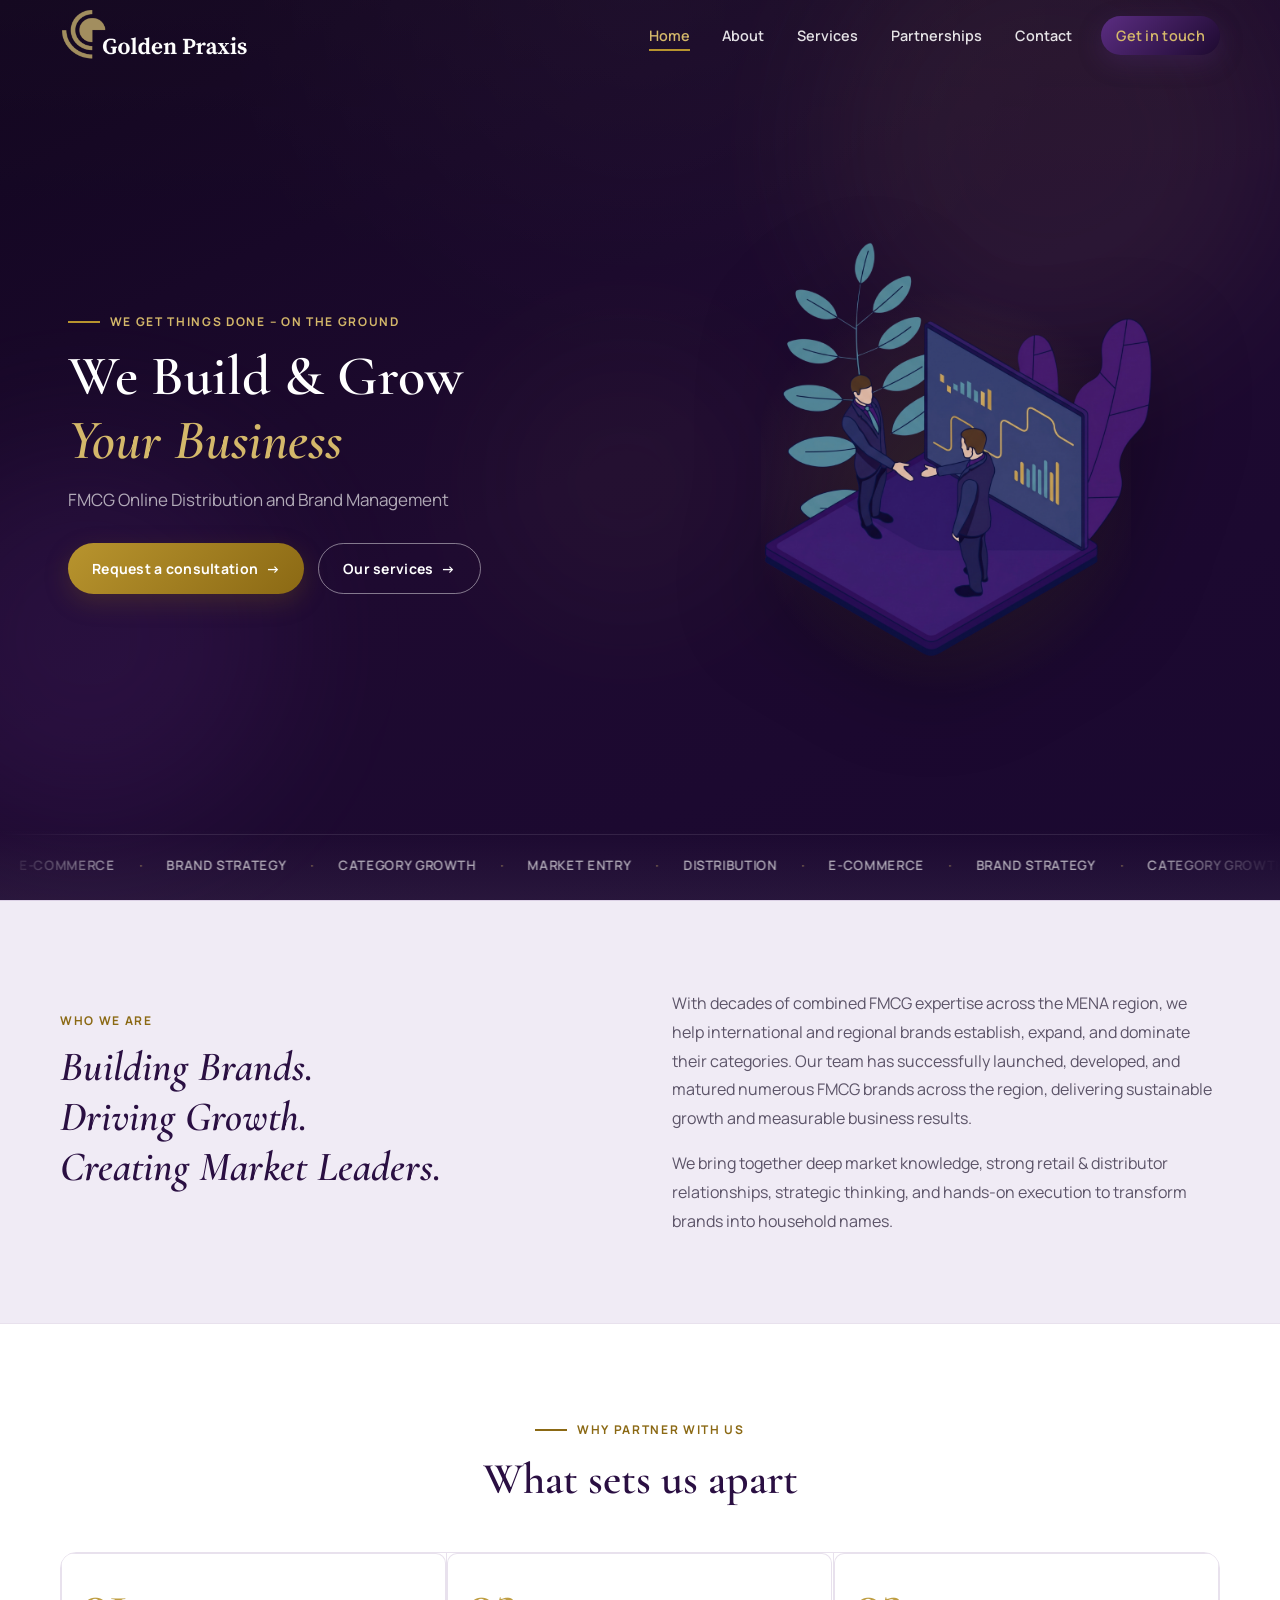
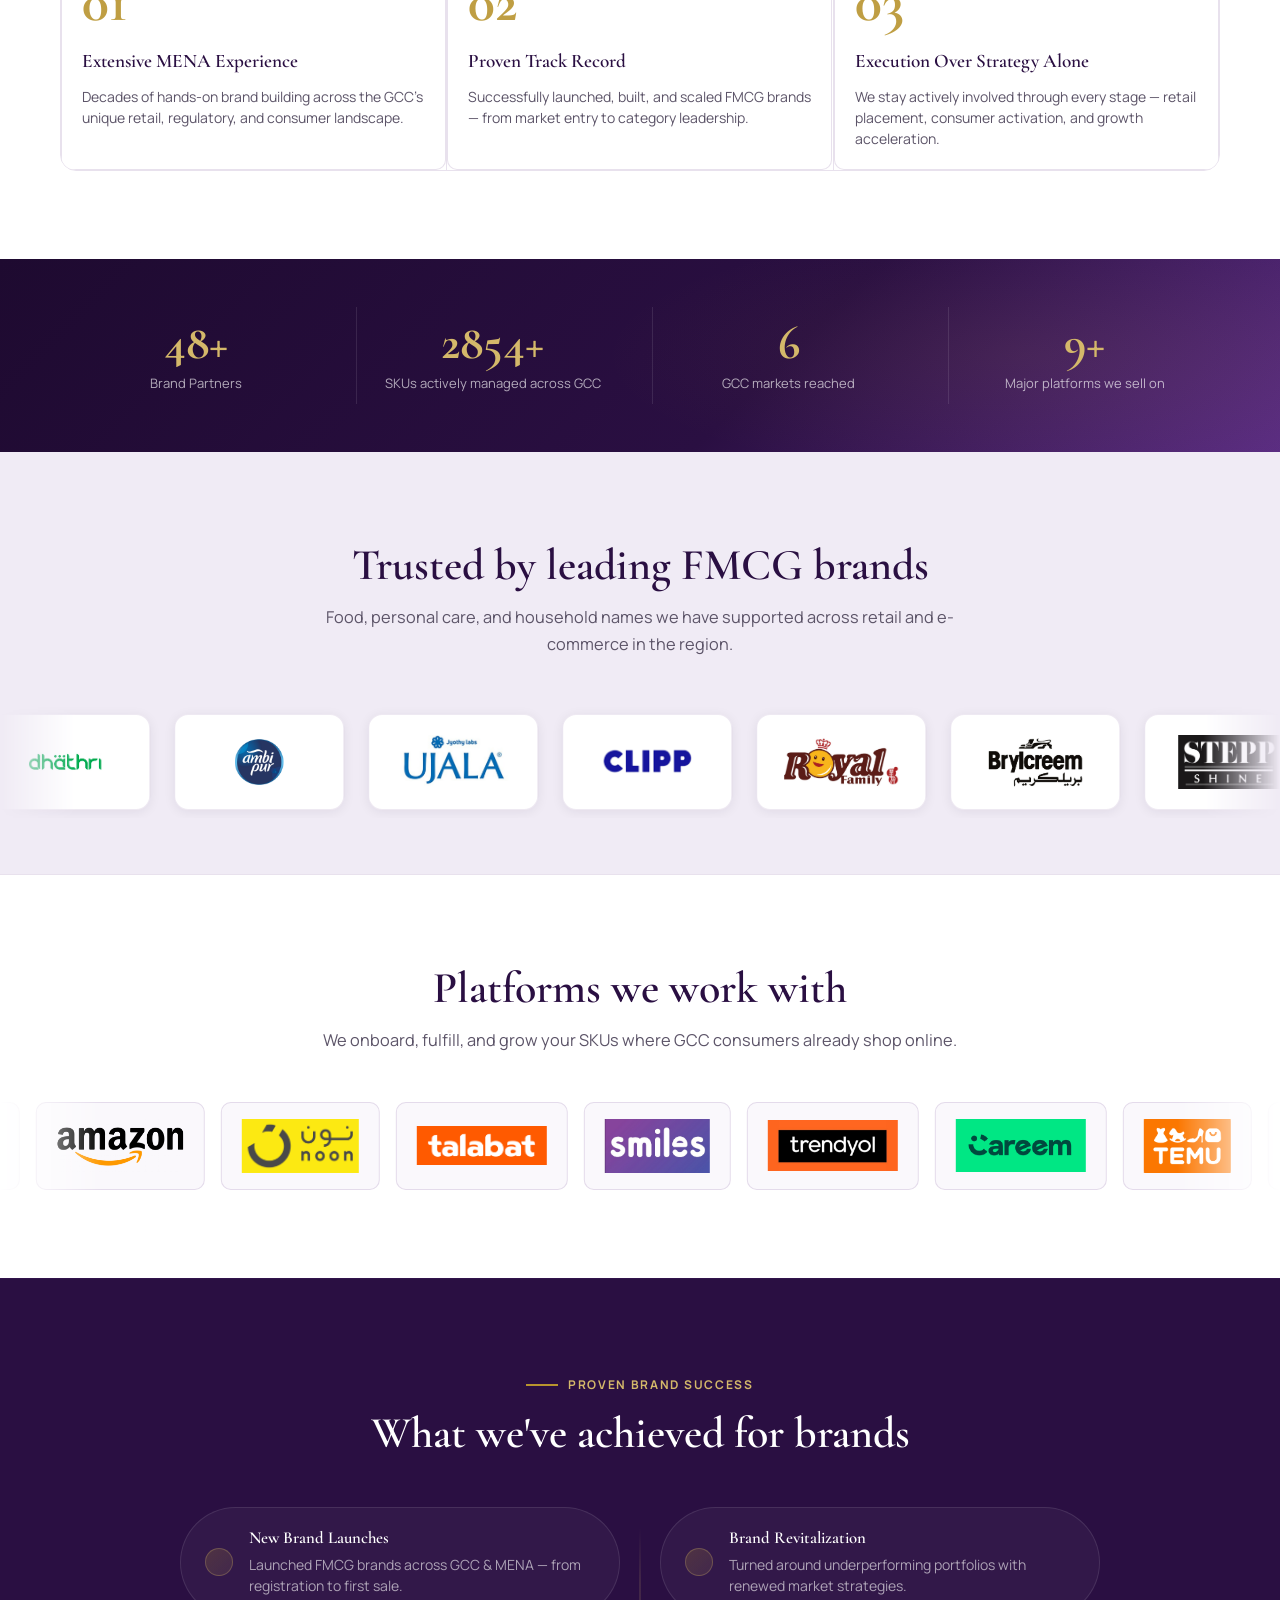
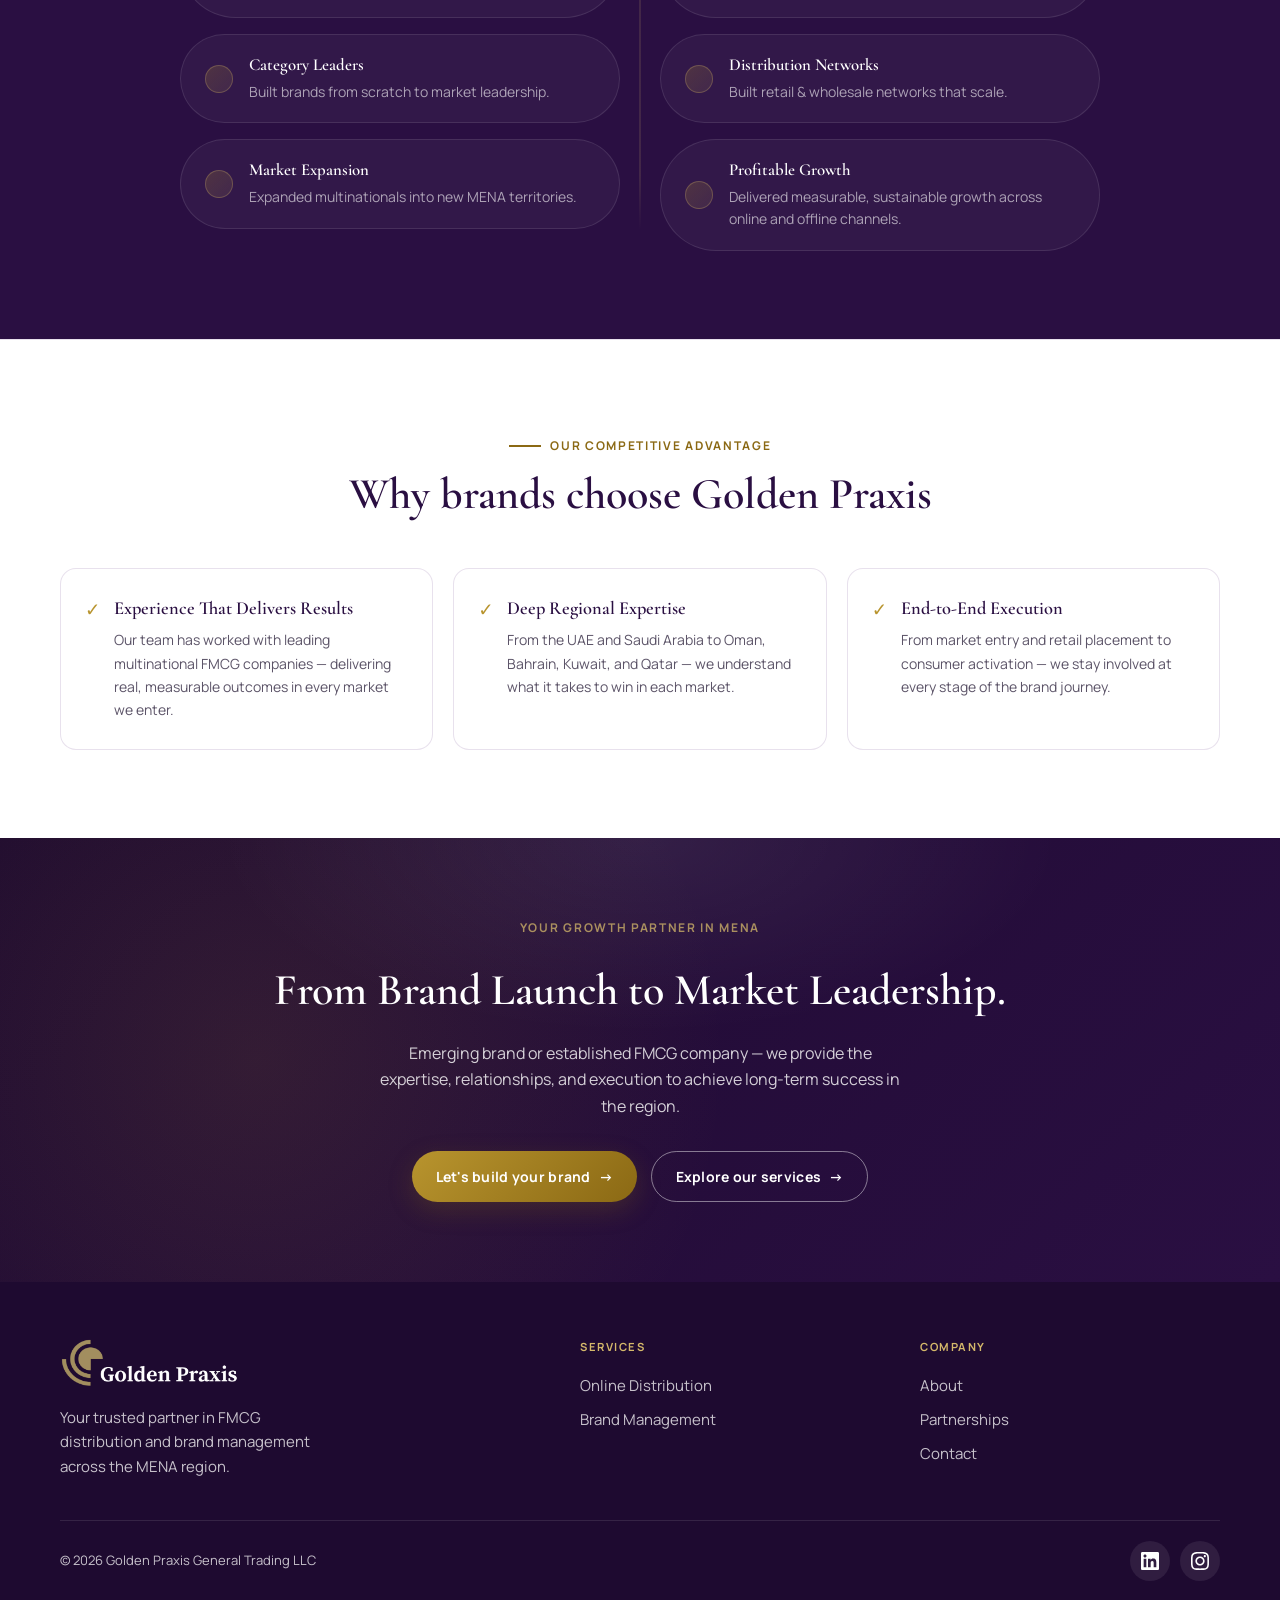
==== commit dd2c8df1: "Updated Description" ====
--- a/index.html
+++ b/index.html
@@ -3,8 +3,19 @@
 <head>
   <meta charset="UTF-8">
   <meta name="viewport" content="width=device-width, initial-scale=1.0">
-  <title>Golden Praxis | FMCG Distribution &amp; E-Commerce MENA</title>
+  <title>Golden Praxis | FMCG Brand Management and Online Distribution</title>
   <meta name="description" content="Golden Praxis - Your trusted partner in FMCG distribution and brand management across the MENA region.">
+  <meta property="og:type" content="website">
+  <meta property="og:site_name" content="Golden Praxis Trading LLC">
+  <meta property="og:title" content="Golden Praxis | FMCG Brand Management and Online Distribution">
+  <meta property="og:description" content="Golden Praxis - Your trusted partner in FMCG distribution and brand management across the MENA region.">
+  <meta property="og:url" content="https://www.goldenpraxis.com/">
+  <meta property="og:image" content="images/logo-original.png">
+  <meta property="og:image:alt" content="Golden Praxis Trading LLC">
+  <meta name="twitter:card" content="summary_large_image">
+  <meta name="twitter:title" content="Golden Praxis | FMCG Brand Management and Online Distribution">
+  <meta name="twitter:description" content="Golden Praxis - Your trusted partner in FMCG distribution and brand management across the MENA region.">
+  <meta name="twitter:image" content="images/logo-original.png">
   <link rel="stylesheet" href="css/styles.css">
 </head>
 <body>
@@ -78,12 +89,7 @@
         </div>
       </div>
       <div class="expertise-ticker hero-ticker" aria-hidden="true">
-        <div class="expertise-track">
-          <span>Market Entry</span><span class="ticker-sep">·</span>
-          <span>Distribution</span><span class="ticker-sep">·</span>
-          <span>E-Commerce</span><span class="ticker-sep">·</span>
-          <span>Brand Strategy</span><span class="ticker-sep">·</span>
-          <span>Category Growth</span><span class="ticker-sep">·</span>
+        <div class="expertise-track" data-expertise-ticker>
           <span>Market Entry</span><span class="ticker-sep">·</span>
           <span>Distribution</span><span class="ticker-sep">·</span>
           <span>E-Commerce</span><span class="ticker-sep">·</span>
--- a/css/styles.css
+++ b/css/styles.css
@@ -1719,12 +1719,18 @@
   display: flex;
   gap: 1.5rem;
   width: max-content;
-  animation: marquee 20s linear infinite;
+  will-change: transform;
   font-size: 0.8125rem;
   font-weight: 600;
   letter-spacing: 0.05em;
   text-transform: uppercase;
   color: var(--on-dark-muted);
+  opacity: 0;
+  transition: opacity 0.25s ease;
+}
+
+.expertise-track[data-ticker-ready] {
+  opacity: 1;
 }
 
 .ticker-sep {
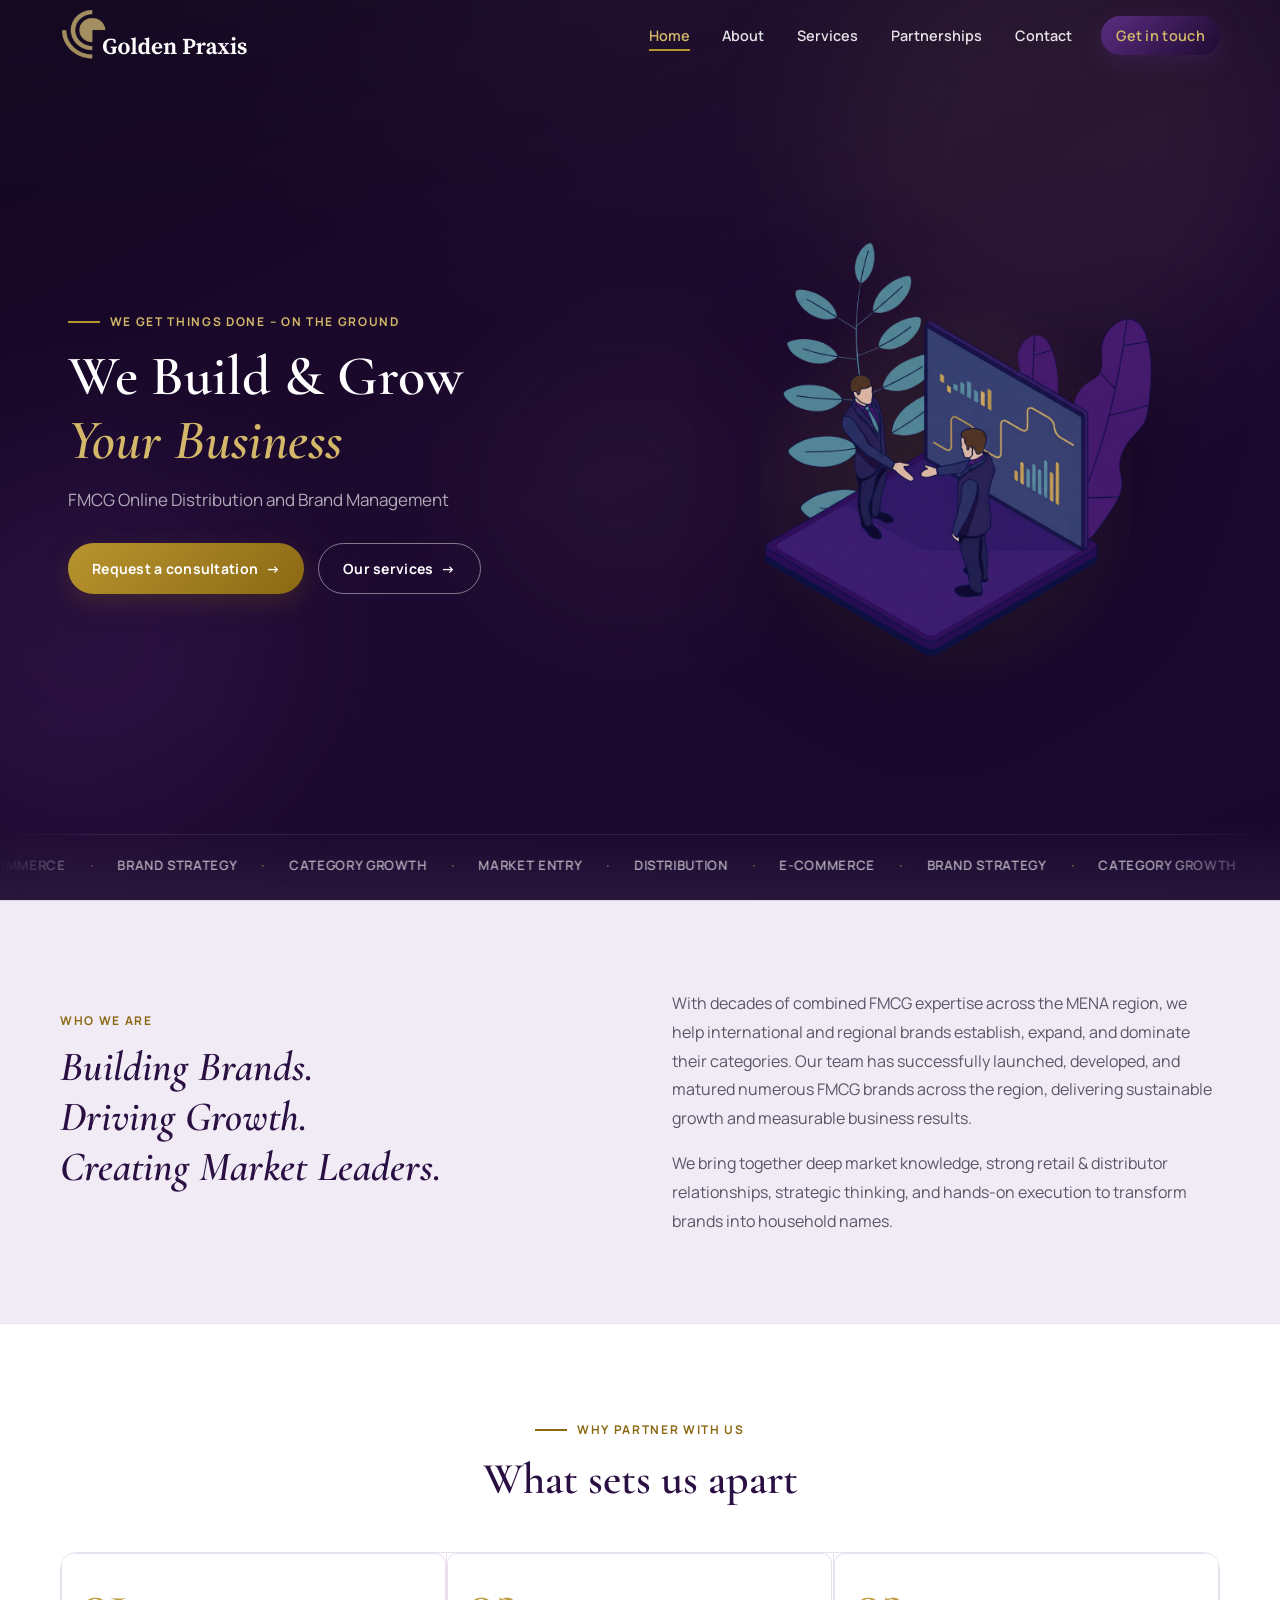
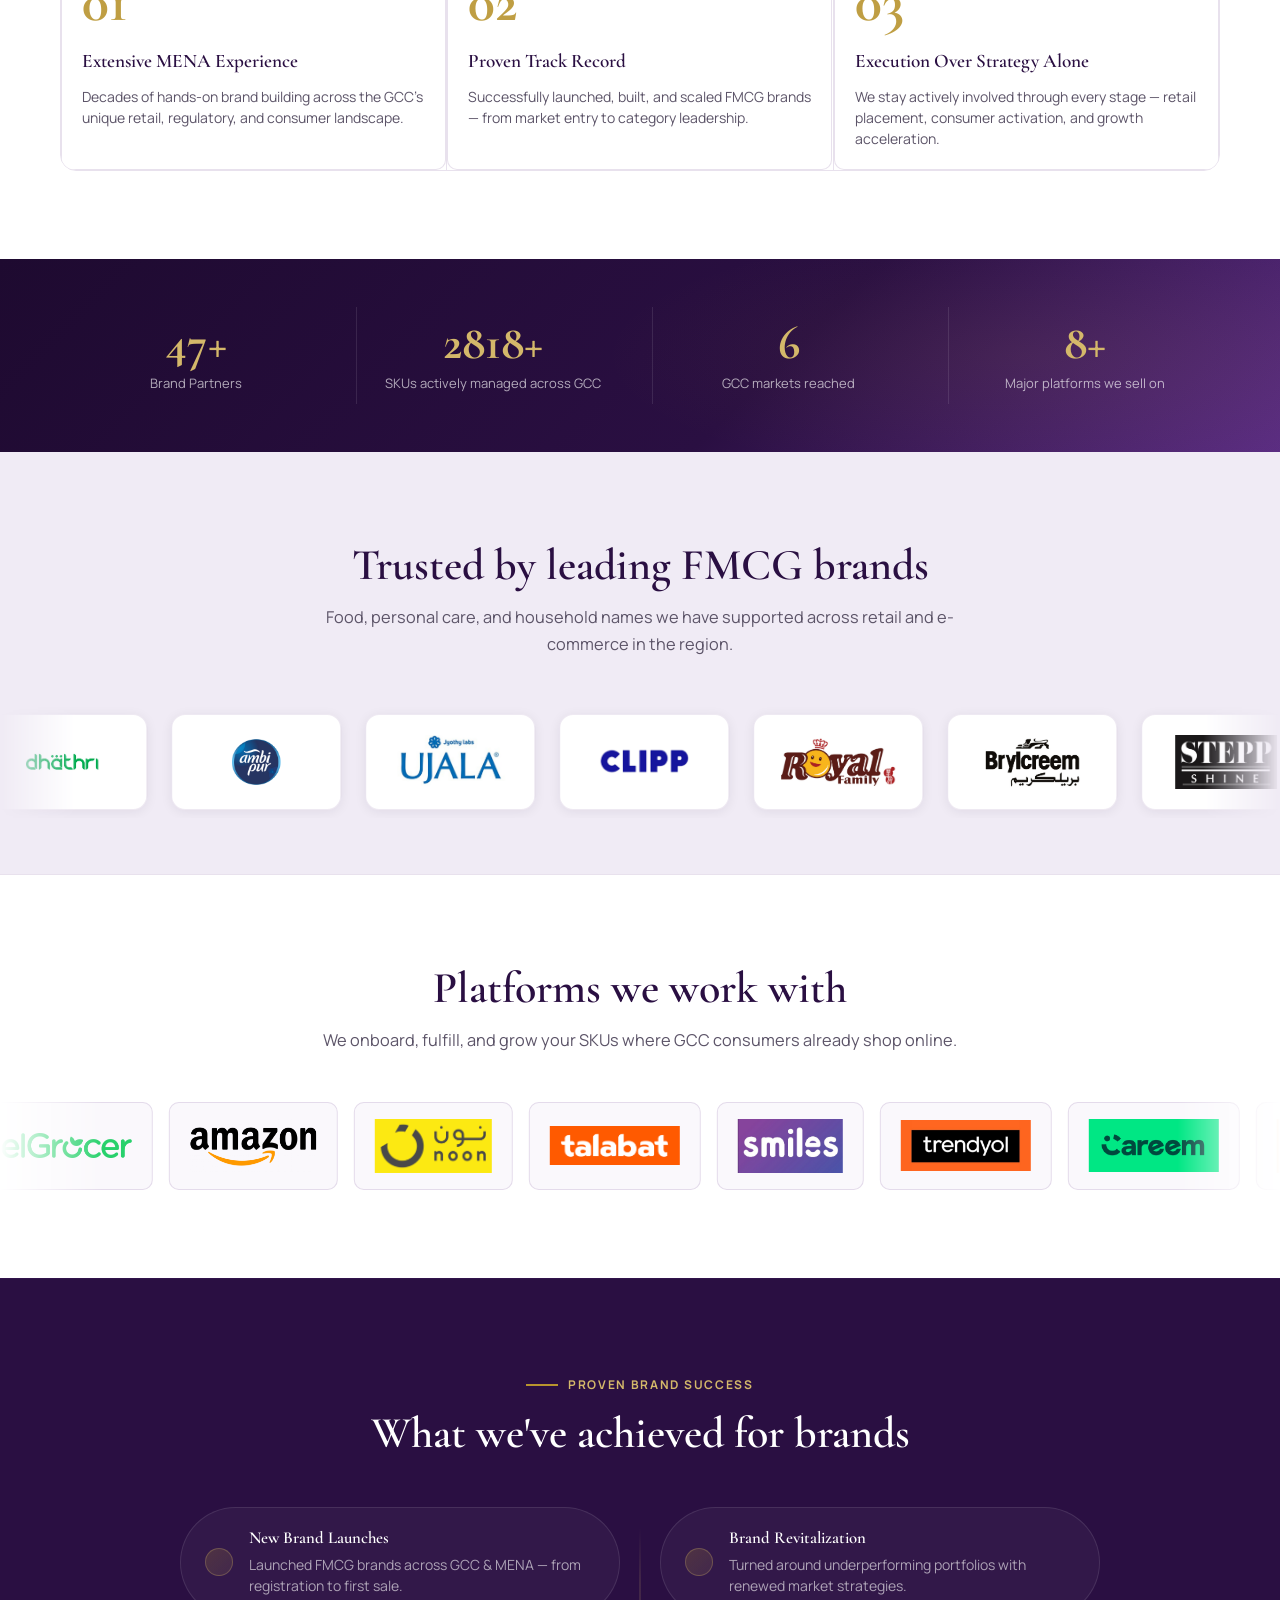
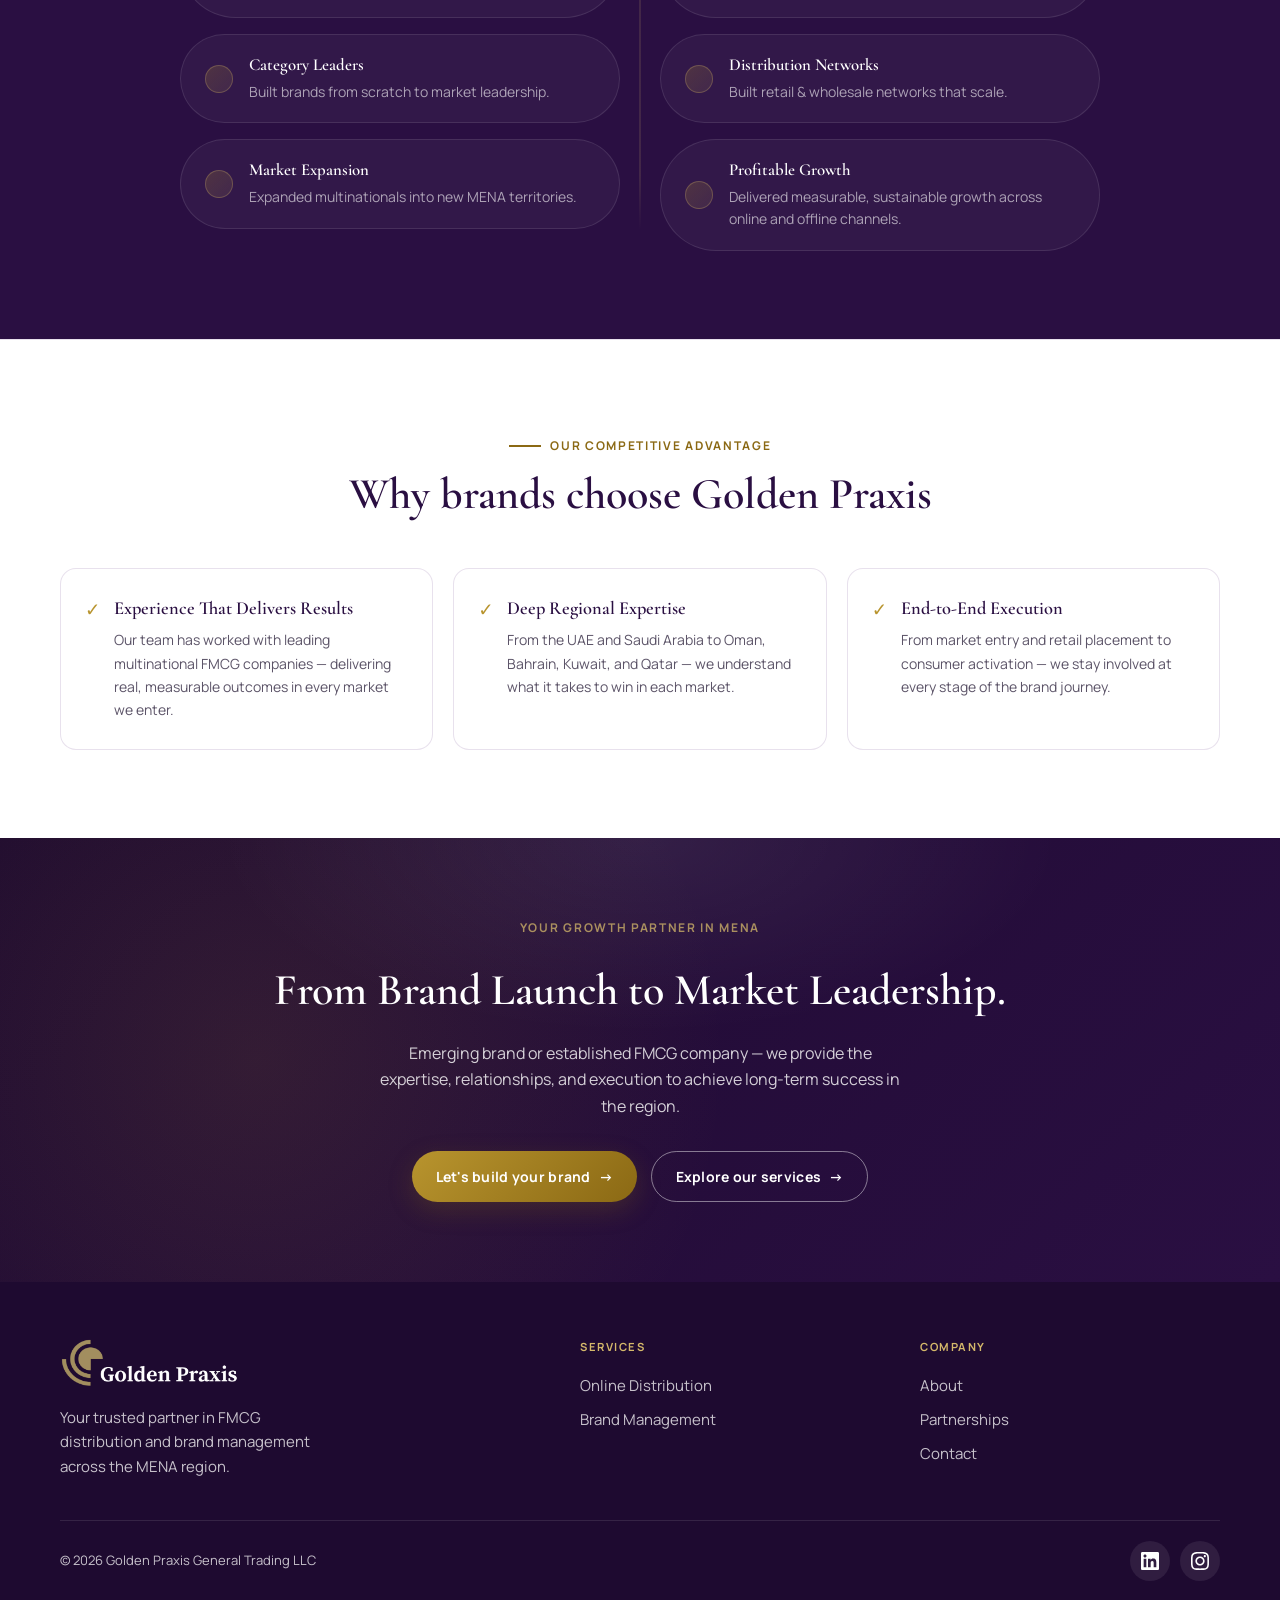
==== commit d99f6e7f: "Implement clean URLs and security headers Update .htaccess with URL rewriting rules to remove .html " ====
--- a/index.html
+++ b/index.html
@@ -32,7 +32,7 @@
 
   <header class="site-header">
     <div class="container header-inner">
-      <a class="logo" href="index.html">
+      <a class="logo" href="/">
         <img src="images/logo-original-2.png" onerror="this.src='images/logo.svg'" alt="Golden Praxis" height="44" style="width:auto">
       </a>
       <button class="nav-toggle" aria-label="Open menu" aria-expanded="false">
@@ -40,18 +40,18 @@
       </button>
       <nav class="main-nav" aria-label="Main navigation">
         <ul>
-          <li><a href="index.html" class="active">Home</a></li>
-          <li><a href="about.html">About</a></li>
+          <li><a href="/" class="active">Home</a></li>
+          <li><a href="/about">About</a></li>
           <li class="nav-item has-dropdown">
-            <a href="services.html">Services</a>
+            <a href="/services">Services</a>
             <div class="dropdown">
-              <a href="services.html#online-distribution">Online Distribution</a>
-              <a href="services.html#brand-management">Brand Management</a>
+              <a href="/services#online-distribution">Online Distribution</a>
+              <a href="/services#brand-management">Brand Management</a>
             </div>
           </li>
-          <li><a href="partnerships.html">Partnerships</a></li>
-          <li><a href="contact.html">Contact</a></li>
-          <li class="header-cta"><a class="btn btn-primary btn-sm btn-arrow" href="contact.html">Get in touch</a></li>
+          <li><a href="/partnerships">Partnerships</a></li>
+          <li><a href="/contact">Contact</a></li>
+          <li class="header-cta"><a class="btn btn-primary btn-sm btn-arrow" href="/contact">Get in touch</a></li>
         </ul>
       </nav>
     </div>
@@ -77,8 +77,8 @@
             </h2>
             <p>FMCG Online Distribution and Brand Management</p>
             <div class="hero-actions">
-              <a class="btn btn-gold btn-arrow" href="contact.html">Request a consultation</a>
-              <a class="btn btn-outline-light btn-arrow" href="services.html">Our services</a>
+              <a class="btn btn-gold btn-arrow" href="/contact">Request a consultation</a>
+              <a class="btn btn-outline-light btn-arrow" href="/services">Our services</a>
             </div>
           </div>
           <div class="hero-visual reveal-right">
@@ -296,8 +296,8 @@
         <h2 class="reveal-scale">From Brand Launch to Market Leadership.</h2>
         <p class="reveal reveal-delay-1">Emerging brand or established FMCG company — we provide the expertise, relationships, and execution to achieve long-term success in the region.</p>
         <div class="cta-actions reveal reveal-delay-2">
-          <a class="btn btn-gold btn-arrow" href="contact.html">Let's build your brand</a>
-          <a class="btn btn-outline-light btn-arrow" href="services.html">Explore our services</a>
+          <a class="btn btn-gold btn-arrow" href="/contact">Let's build your brand</a>
+          <a class="btn btn-outline-light btn-arrow" href="/services">Explore our services</a>
         </div>
       </div>
     </section>
@@ -308,22 +308,22 @@
     <div class="container">
       <div class="footer-grid">
         <div class="footer-brand">
-          <a class="logo" href="index.html"><img src="images/logo-original-2.png" alt="Golden Praxis" style="height:52px;width:auto"></a>
+          <a class="logo" href="/"><img src="images/logo-original-2.png" alt="Golden Praxis" style="height:52px;width:auto"></a>
           <p>Your trusted partner in FMCG distribution and brand management across the MENA region.</p>
         </div>
         <div>
           <h4>Services</h4>
           <ul>
-            <li><a href="services.html#online-distribution">Online Distribution</a></li>
-            <li><a href="services.html#brand-management">Brand Management</a></li>
+            <li><a href="/services#online-distribution">Online Distribution</a></li>
+            <li><a href="/services#brand-management">Brand Management</a></li>
           </ul>
         </div>
         <div>
           <h4>Company</h4>
           <ul>
-            <li><a href="about.html">About</a></li>
-            <li><a href="partnerships.html">Partnerships</a></li>
-            <li><a href="contact.html">Contact</a></li>
+            <li><a href="/about">About</a></li>
+            <li><a href="/partnerships">Partnerships</a></li>
+            <li><a href="/contact">Contact</a></li>
           </ul>
         </div>
       </div>
--- a/css/styles.css
+++ b/css/styles.css
@@ -165,11 +165,11 @@
 }
 
 .site-header.scrolled {
-  background: rgba(15, 5, 28, 0.72);
-  backdrop-filter: blur(24px);
-  -webkit-backdrop-filter: blur(24px);
-  box-shadow: 0 4px 32px rgba(0, 0, 0, 0.25);
-  border-bottom-color: rgba(212, 184, 106, 0.12);
+  background: rgba(30, 10, 48, 0.72);
+  backdrop-filter: blur(20px);
+  -webkit-backdrop-filter: blur(20px);
+  box-shadow: 0 4px 32px rgba(0, 0, 0, 0.35);
+  border-bottom-color: rgba(212, 184, 106, 0.14);
 }
 
 .header-inner {
@@ -2869,6 +2869,11 @@
   display: block;
 }
 
+.form-success.form-success--error {
+  background: #fef2f2;
+  color: #991b1b;
+}
+
 /* ── FAQ ── */
 .faq-list {
   max-width: 720px;
@@ -4084,4 +4089,4 @@
 .stagger-children.visible > * {
   opacity: 1;
   transform: translateY(0);
-}+}
